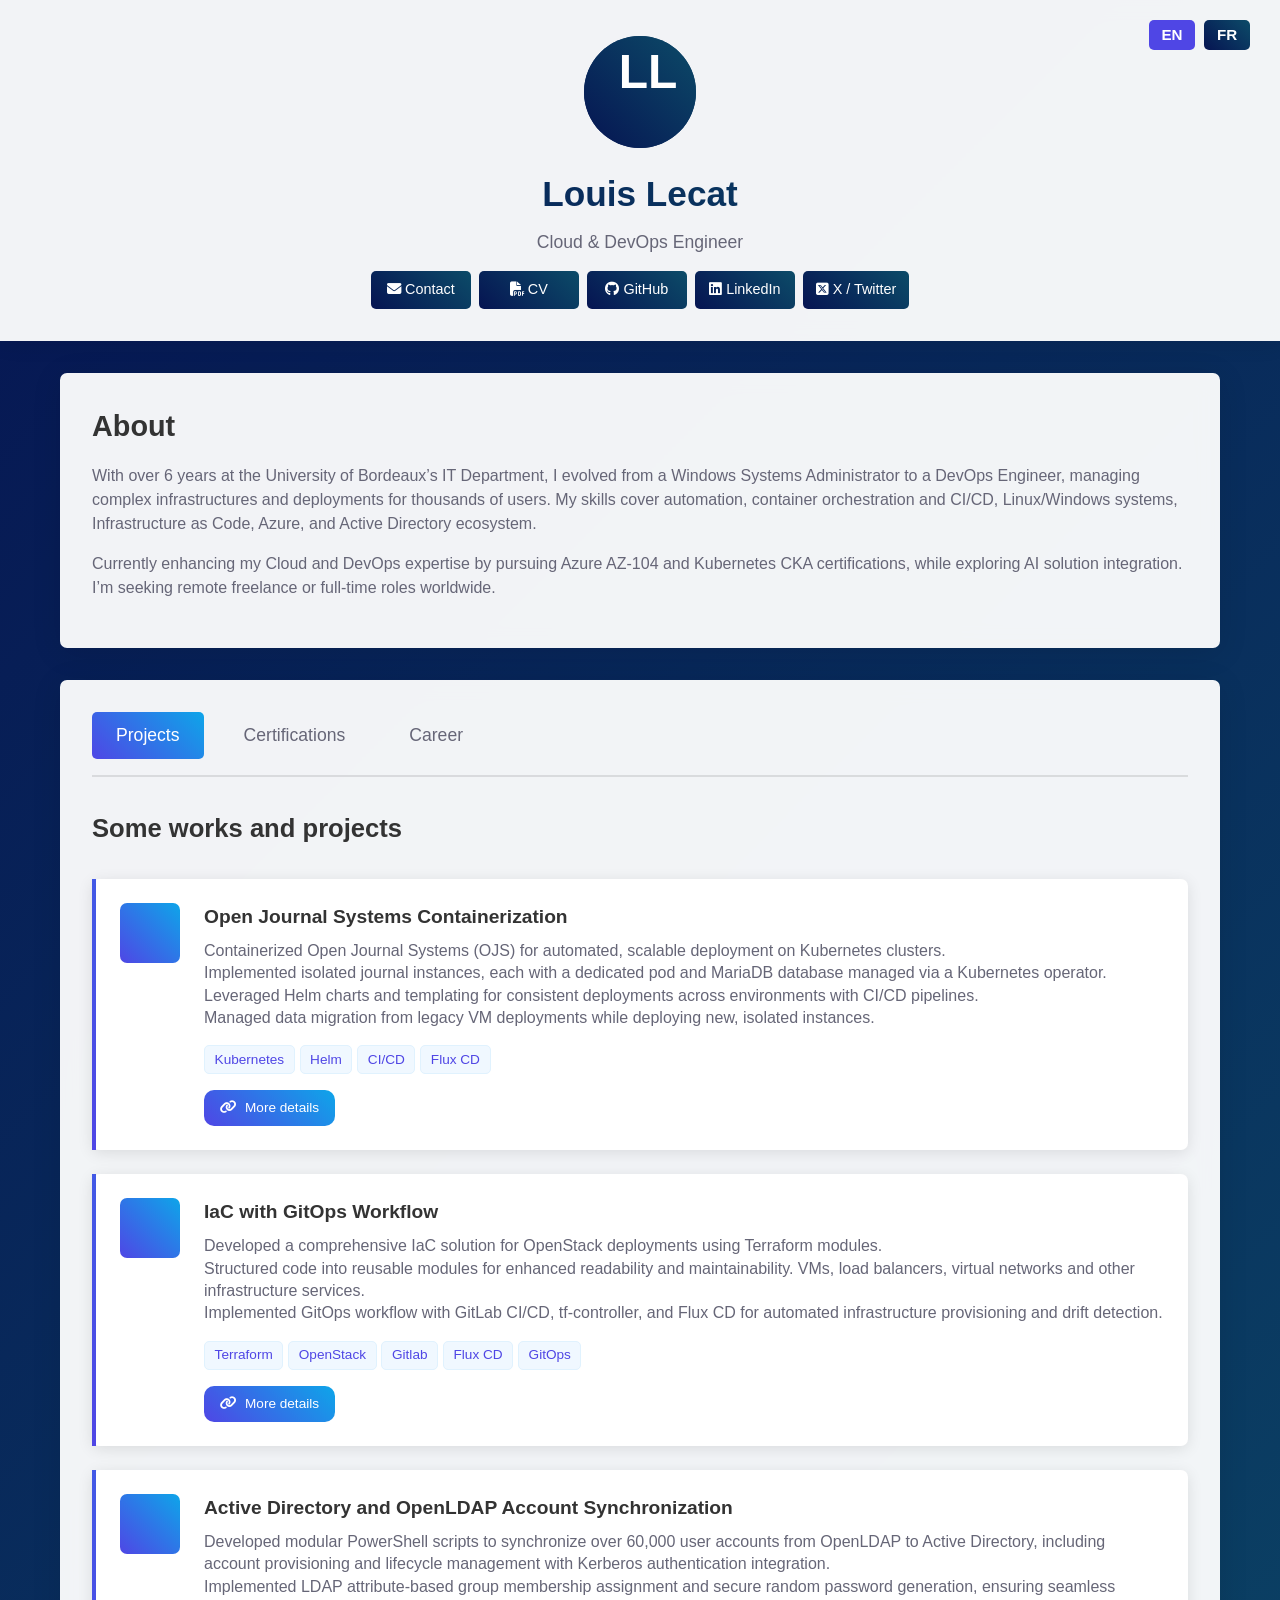
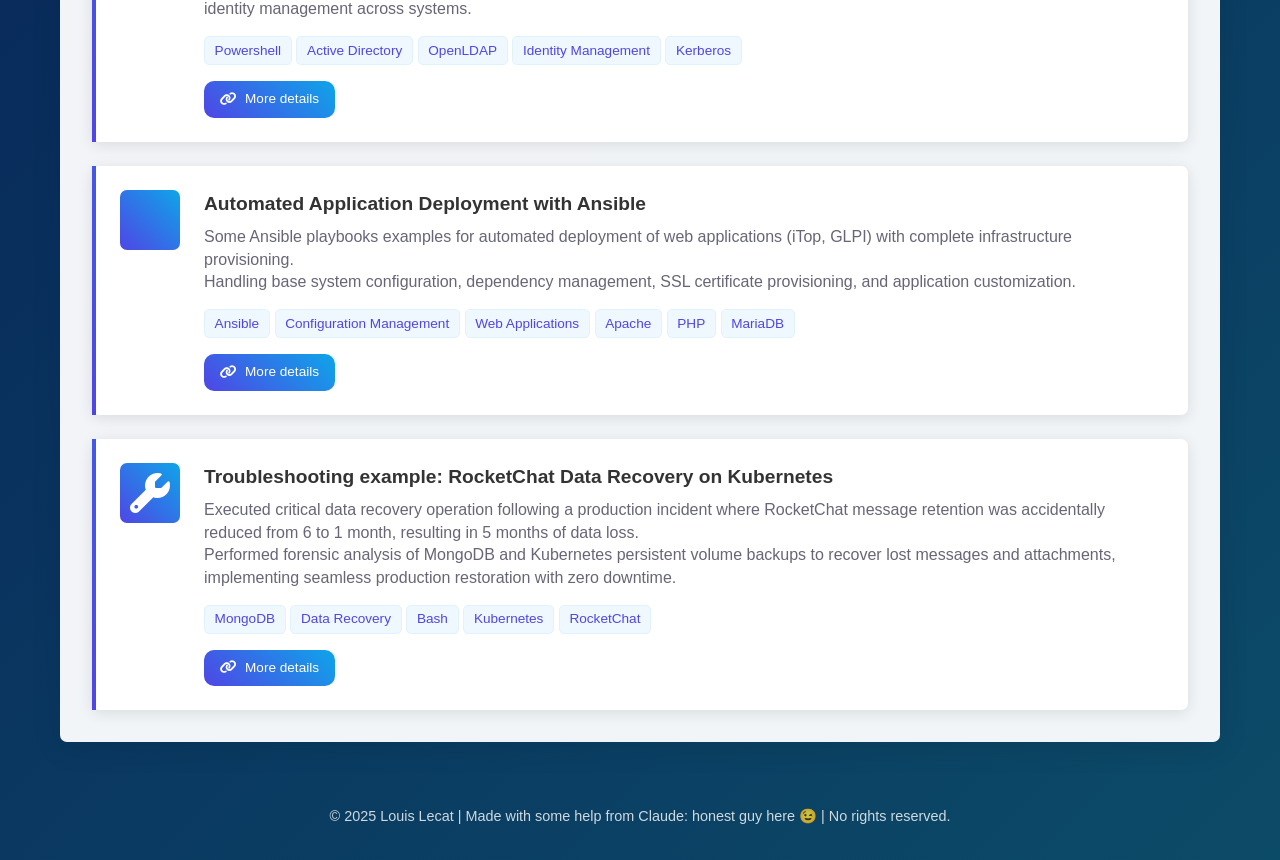
==== index.html @ 2b29b174 "Typo career dates + zoom CV" ====
<!DOCTYPE html>
<html lang="fr">
<head>
    <meta charset="UTF-8">
    <meta name="viewport" content="width=device-width, initial-scale=1.0">
    <title>Portfolio - Louis Lecat</title>

    <!-- External CSS -->
    <link rel="stylesheet" href="https://cdnjs.cloudflare.com/ajax/libs/font-awesome/6.5.0/css/all.min.css">
    <link rel="stylesheet" type='text/css' href="https://cdn.jsdelivr.net/gh/devicons/devicon@latest/devicon.min.css" /> 
    <!-- Internal CSS -->
    <link rel="stylesheet" href="./css/style.css">
</head>

<body>
    <header>
        <div class="language-switcher">
            <button class="language-btn" data-lang="en">EN</button>
            <button class="language-btn" data-lang="fr">FR</button>
        </div>
        <div class="container">
            <div class="profile-image">
                <img src="./images/pic.png" alt="LL">
            </div>
            <!-- Sans photo, avec initiales (commenté) -->
            <!-- <div class="profile-image no-image">LL</div> -->
            <h1>Louis Lecat</h1>
            <p class="subtitle lang-en">Cloud & DevOps Engineer</p>
            <p class="subtitle lang-fr" style="display:none;">Ingénieur Cloud et DevOps</p>
            <div class="contact-links">
                <a href="mailto:louis.lecat@proton.me" class="contact-link">
                    <i class="fa-solid fa-envelope"></i> Contact
                </a>
                <a href="./cv/index.html" class="contact-link">
                    <i class="fa-solid fa-file-pdf"></i> CV
                </a>
                <a href="https://github.com/lolecat" class="contact-link" target="_blank">
                    <i class="fab fa-github"></i> GitHub
                </a>
                <a href="https://www.linkedin.com/in/lolecat/" class="contact-link" target="_blank">
                    <i class="fab fa-linkedin"></i> LinkedIn
                </a>
                <a href="https://x.com/lolecat_" class="contact-link" target="_blank">
                    <i class="fa-brands fa-square-x-twitter"></i> X / Twitter
                </a>
            </div>
        </div>
    </header>

    <main class="container">
        <section class="about">
            <!-- <h3 style="text-align: center;" class="lang-en">Portfolio under construction 🚧⏳</h3> -->
            <!-- <h3 style="text-align: center; display:none;" class="lang-fr">Portfolio en construction 🚧⏳</h3> -->
            <h2 class="lang-en">About</h2>
            <h2 class="lang-fr" style="display:none;">À propos</h2>
            <p class="lang-en">
                With over 6 years at the University of Bordeaux’s IT Department, I evolved from a Windows Systems Administrator to a DevOps Engineer, managing complex infrastructures and deployments for thousands of users. 
                My skills cover automation, container orchestration and CI/CD, Linux/Windows systems, Infrastructure as Code, Azure, and Active Directory ecosystem. 
            </p>
            <p class="lang-fr" style="display:none;">
                Avec plus de 6 ans à la DSI de l’Université de Bordeaux, j’ai évolué d’Administrateur Systèmes Windows à Ingénieur DevOps, gérant des infrastructures et déploiements complexes pour des milliers d’utilisateurs. 
                Mes compétences couvrent l’automatisation, l’orchestration de conteneurs et le CI/CD, les systèmes Linux et Windows, Azure, et l'écosystème Active Directory. 
            </p>
            <p class="lang-en">
                Currently enhancing my Cloud and DevOps expertise by pursuing Azure AZ-104 and Kubernetes CKA certifications, while exploring AI solution integration. I’m seeking remote freelance or full-time roles worldwide.
            </p>
            <p class="lang-fr" style="display:none;">
                Aujourd’hui, j'approfondis mes compétences Cloud et DevOps en travaillant les certifications Azure AZ-104, Kubernetes CKA, et explore l'intégration de solutions IA. 
                Je cherche des opportunités en télétravail (freelance ou salarié) en France ou à l’international. 
            </p>
            <!--
            <div class="skills">
                <span class="skill-tag">Cloud</span>
                <span class="skill-tag">IaC</span>
                <span class="skill-tag">DevOps</span>
                <span class="skill-tag lang-en">Automation</span>
                <span class="skill-tag lang-fr" style="display:none;">Automatisation</span>
                <span class="skill-tag lang-en">System Administration</span>
            </div>
            -->
        </section>

        <div class="tabs-container">
            <div class="tabs-nav">
                <button class="tab-button active" data-tab="projects">
                    <span class="lang-en">Projects</span>
                    <span class="lang-fr" style="display:none;">Projets</span>
                </button>
                <button class="tab-button" data-tab="certifications">
                    <span class="lang-en">Certifications</span>
                    <span class="lang-fr" style="display:none;">Certifications</span>
                </button>
                <button class="tab-button" data-tab="career">
                    <span class="lang-en">Career</span>
                    <span class="lang-fr" style="display:none;">Parcours</span>
                </button>
            </div>

            <!-- Projects Tab -->
            <div class="tab-content active" id="projects">
                <div class="content-wrapper">
                    <h2 class="lang-en">Some works and projects</h2>
                    <h2 class="lang-fr" style="display:none;">Quelques travaux et projets</h2>
                    <div class="projects-list">

                    <!-- Project 1 -->
                    <div class="project-item">
                        <div class="project-icon"><i class="devicon-kubernetes-plain"></i></div>
                        <div class="project-content">
                            <h3 class="project-title lang-en">Open Journal Systems Containerization</h3>
                            <h3 class="project-title lang-fr" style="display:none;">Plateforme de publication académique containerisée</h3>
                            <p class="project-description lang-en">
                                Containerized Open Journal Systems (OJS) for automated, scalable deployment on Kubernetes clusters.<br />
                                Implemented isolated journal instances, each with a dedicated pod and MariaDB database managed via a Kubernetes operator.<br />
                                Leveraged Helm charts and templating for consistent deployments across environments with CI/CD pipelines.<br />
                                Managed data migration from legacy VM deployments while deploying new, isolated instances.
                            </p>
                            <p class="project-description lang-fr" style="display:none;">
                                Containerisation d'Open Journal Systems pour un déploiement automatisé sur clusters Kubernetes.<br />
                                Mise en place d'instances isolées par revue, chacune avec son pod dédié et sa base MariaDB gérée via opérateur Kubernetes.<br />
                                Utilisation de chartes Helm pour des déploiements cohérents entre environnements via pipelines CI/CD.<br />
                                Migration des données depuis des déploiements VM existants vers les nouvelles instances isolées.
                            </p>
                            <div class="project-tech">
                                <span class="tech-tag">Kubernetes</span>
                                <span class="tech-tag">Helm</span>
                                <span class="tech-tag">CI/CD</span>
                                <span class="tech-tag">Flux CD</span>
                            </div>
                            <a href="https://github.com/LsLct" class="project-link lang-en" target="_blank">
                                <i class="fa-solid fa-link"></i> More details
                            </a>
                            <a href="https://github.com/LsLct" class="project-link lang-fr" target="_blank" style="display:none;">
                                <i class="fa-solid fa-link"></i> Plus d'infos
                            </a>
                        </div>
                    </div>

                    <!-- Project 2 -->
                    <div class="project-item">
                        <div class="project-icon"><i class="devicon-terraform-plain"></i></div>
                        <div class="project-content">
                            <h3 class="project-title lang-en">IaC with GitOps Workflow</h3>
                            <h3 class="project-title lang-fr" style="display:none;">Infrastructure as Code, façon GitOps</h3>
                            <p class="project-description lang-en">
                                Developed a comprehensive IaC solution for OpenStack deployments using Terraform modules.<br />
                                Structured code into reusable modules for enhanced readability and maintainability. VMs, load balancers, virtual networks and other infrastructure services.<br />
                                Implemented GitOps workflow with GitLab CI/CD, tf-controller, and Flux CD for automated infrastructure provisioning and drift detection. 
                            </p>
                            <p class="project-description lang-fr" style="display:none;">
                                Solution IaC complète pour les déploiements OpenStack via modules Terraform. Code structuré en modules réutilisables garantissant cohérence et maintenabilité. Machines virtuelles, load balancers, réseaux virtuels et autres services d'infrastructure.<br />
                                Intégration à GitLab et utilisation de tf-controller et Flux CD pour automatiser les mises à jour d’infrastructure selon un workflow GitOps, garantissant des déploiements cohérents. 
                            </p>
                            <div class="project-tech">
                                <span class="tech-tag">Terraform</span>
                                <span class="tech-tag">OpenStack</span>
                                <span class="tech-tag">Gitlab</span>
                                <span class="tech-tag">Flux CD</span>
                                <span class="tech-tag">GitOps</span>
                            </div>
                            <a href="https://github.com/LsLct" class="project-link lang-en" target="_blank">
                                <i class="fa-solid fa-link"></i> More details
                            </a>
                            <a href="https://github.com/LsLct" class="project-link lang-fr" target="_blank" style="display:none;">
                                <i class="fa-solid fa-link"></i> Plus d'infos
                            </a>
                        </div>
                    </div>

                    <!-- Project 3 -->
                    <div class="project-item">
                        <div class="project-icon"><i class="devicon-powershell-plain"></i></div>
                        <div class="project-content">
                            <h3 class="project-title lang-en">Active Directory and OpenLDAP Account Synchronization</h3>
                            <h3 class="project-title lang-fr" style="display:none;">Synchronisation d'annuaires OpenLDAP vers Active Directory</h3>
                            <p class="project-description lang-en">
                                Developed modular PowerShell scripts to synchronize over 60,000 user accounts from OpenLDAP to Active Directory, including account provisioning and lifecycle management with Kerberos authentication integration.<br />
                                Implemented LDAP attribute-based group membership assignment and secure random password generation, ensuring seamless identity management across systems.
                            </p>
                            <p class="project-description lang-fr" style="display:none;">
                                Scripts et modules PowerShell pour synchroniser plus de 60 000 comptes d'utilisateurs d’OpenLDAP vers Active Directory, avec création et gestion du cycle de vie des comptes, en prenant en charge l'authentification Kerberos externe, l'appartenance aux groupes selon des attributs LDAP, et la génération de mots de passe aléatoires.<br /> 
                                Tout cela assurant une gestion des identité transparente entre les systèmes.
                            </p>
                            <div class="project-tech">
                                <span class="tech-tag">Powershell</span>
                                <span class="tech-tag">Active Directory</span>
                                <span class="tech-tag">OpenLDAP</span>
                                <span class="tech-tag lang-en">Identity Management</span>
                                <span class="tech-tag lang-fr" style="display:none;">Gestion d'identité</span>
                                <span class="tech-tag">Kerberos</span>
                            </div>
                            <a href="https://github.com/LsLct" class="project-link lang-en" target="_blank">
                                <i class="fa-solid fa-link"></i> More details
                            </a>
                            <a href="https://github.com/LsLct" class="project-link lang-fr" target="_blank" style="display:none;">
                                <i class="fa-solid fa-link"></i> Plus d'infos
                            </a>
                        </div>
                    </div>

                    <!-- Project 4 -->
                    <div class="project-item">
                        <div class="project-icon"><i class="devicon-ansible-plain"></i></div>
                        <div class="project-content">
                            <h3 class="project-title lang-en">Automated Application Deployment with Ansible</h3>
                            <h3 class="project-title lang-fr" style="display:none;">Déploiement d'applications avec Ansible</h3>
                            <p class="project-description lang-en">
                                Some Ansible playbooks examples for automated deployment of web applications (iTop, GLPI) with complete infrastructure provisioning.<br/> 
                                Handling base system configuration, dependency management, SSL certificate provisioning, and application customization.
                            </p>
                            <p class="project-description lang-fr" style="display:none;">
                                Quelques exemples de recettes Ansible pour le déploiement automatisé d'applications web (iTop, GLPI) avec provisioning complet d'infrastructure. Gestion de la configuration système, des dépendances, des certificats SSL et de la personnalisation applicative.
                            </p>
                            <div class="project-tech">
                                <span class="tech-tag">Ansible</span>
                                <span class="tech-tag lang-en">Configuration Management</span>
                                <span class="tech-tag lang-fr" style="display:none;">Gestion de configuration</span>
                                <span class="tech-tag lang-en">Web Applications</span>
                                <span class="tech-tag lang-fr" style="display:none;">Applications Web</span>
                                <span class="tech-tag">Apache</span>
                                <span class="tech-tag">PHP</span>
                                <span class="tech-tag">MariaDB</span>
                            </div>
                            <a href="https://github.com/LsLct" class="project-link lang-en" target="_blank">
                                <i class="fa-solid fa-link"></i> More details
                            </a>
                            <a href="https://github.com/LsLct" class="project-link lang-fr" target="_blank" style="display:none;">
                                <i class="fa-solid fa-link"></i> Plus d'infos
                            </a>
                        </div>
                    </div>

                    <!-- Project 5 -->
                    <div class="project-item">
                        <div class="project-icon"><i class="fa-solid fa-wrench"></i></div>
                        <div class="project-content">
                            <h3 class="project-title lang-en">Troubleshooting example: RocketChat Data Recovery on Kubernetes</h3>
                            <h3 class="project-title lang-fr" style="display:none;">Troubleshooting, exemple: Restauration de données perdues RocketChat sous K8s</h3>
                            <p class="project-description lang-en">
                                Executed critical data recovery operation following a production incident where RocketChat message retention was accidentally reduced from 6 to 1 month, resulting in 5 months of data loss.<br/> 
                                Performed forensic analysis of MongoDB and Kubernetes persistent volume backups to recover lost messages and attachments, implementing seamless production restoration with zero downtime.
                            </p>
                            <p class="project-description lang-fr" style="display:none;">
                                Récupération de données suite à un incident de production où la rétention des messages RocketChat est passée accidentellement de 6 à 1 mois, entraînant 5 mois de perte.<br/>  
                                Analyse des sauvegardes MongoDB et des PV Kubernetes pour récupérer messages et pièces jointes perdus, avec restauration transparente en production sans interruption de service. 
                            </p>
                            <div class="project-tech">
                                <span class="tech-tag">MongoDB</span>
                                <span class="tech-tag">Data Recovery</span>
                                <span class="tech-tag">Bash</span>
                                <span class="tech-tag">Kubernetes</span>
                                <span class="tech-tag">RocketChat</span>
                            </div>
                            <a href="https://github.com/LsLct" class="project-link lang-en" target="_blank">
                                <i class="fa-solid fa-link"></i> More details
                            </a>
                            <a href="https://github.com/LsLct" class="project-link lang-fr" target="_blank" style="display:none;">
                                <i class="fa-solid fa-link"></i> Plus d'infos
                            </a>
                        </div>
                        </div>
                    </div>
                </div>
            </section>
            </div>

            <!-- Certifications Tab -->
            <div class="tab-content" id="certifications">
                <div class="content-wrapper">
                    <h2 class="lang-en">Certifications</h2>
                    <h2 class="lang-fr" style="display:none;">Certifications</h2>

                    <!-- Current & In Progress -->
                    <div class="cert-category">
                        <h3 class="cert-category-title lang-en">Current & in progress</h3>
                        <h3 class="cert-category-title lang-fr" style="display:none;">Actuelles et en cours</h3>

                        <div class="projects-list">
                            <!-- AZ-900 -->
                            <div class="project-item cert-item">
                                <div class="project-icon cert-icon">
                                    <i class="devicon-azure-plain"></i>
                                </div>
                                <div class="project-content">
                                    <div class="cert-header">
                                        <div>
                                            <h3 class="project-title">Microsoft Azure Fundamentals (AZ-900)</h3>
                                            <p class="cert-issuer">Microsoft</p>
                                        </div>
                                        <span class="cert-badge cert-obtained">
                                            <i class="fa-solid fa-check-circle"></i>
                                            <span class="lang-en">Obtained</span>
                                            <span class="lang-fr" style="display:none;">Obtenue</span>
                                        </span>
                                    </div>
                                    <p class="cert-date lang-en">
                                        <i class="fa-regular fa-calendar"></i> Obtained: July 2025
                                    </p>
                                    <p class="cert-date lang-fr" style="display:none;">
                                        <i class="fa-regular fa-calendar"></i> Obtenue : Juillet 2025
                                    </p>
                                    <p class="project-description lang-en">
                                        Entry-level certification validating foundational knowledge of cloud concepts and core Azure services. 
                                        Covers cloud architecture, Azure core services (compute, networking, storage), governance, security, compliance, privacy, and Azure pricing and support models.
                                    </p>
                                    <p class="project-description lang-fr" style="display:none;">
                                        Certification d’introduction validant les connaissances fondamentales des concepts cloud et des services Azure principaux. 
                                        Couvre l’architecture cloud, les services Azure de base (calcul, réseau, stockage), la gouvernance, la sécurité, la conformité, la confidentialité ainsi que les modèles de tarification et de support Azure.
                                    </p>
                                    <div class="project-tech">
                                        <span class="tech-tag">Azure</span>
                                        <span class="tech-tag">Cloud Concepts</span>
                                    </div>
                                </div>
                            </div>
                        
                            <!-- AZ-104 -->
                            <div class="project-item cert-item">
                                <div class="project-icon cert-icon">
                                    <i class="devicon-azure-plain"></i>
                                </div>
                                <div class="project-content">
                                    <div class="cert-header">
                                        <div>
                                            <h3 class="project-title">Microsoft Azure Administrator Associate (AZ-104)</h3>
                                            <p class="cert-issuer">Microsoft</p>
                                        </div>
                                        <span class="cert-badge cert-in-progress">
                                            <i class="fa-solid fa-spinner"></i>
                                            <span class="lang-en">In Progress</span>
                                            <span class="lang-fr" style="display:none;">En Cours</span>
                                        </span>
                                    </div>
                                    <p class="cert-date lang-en">
                                        <i class="fa-regular fa-calendar"></i> Expected: January 2026
                                    </p>
                                    <p class="cert-date lang-fr" style="display:none;">
                                        <i class="fa-regular fa-calendar"></i> Prévue : Janvier 2026
                                    </p>
                                    <p class="project-description lang-en">
                                        Certification for Azure administrators. 
                                        Validates the ability to implement, manage, and monitor an organization’s Azure environment, including virtual networks and compute, storage, identity (Microsoft Entra ID), security, governance, and disaster recovery solutions.
                                    </p>
                                    <p class="project-description lang-fr" style="display:none;">
                                        Certification destinée aux administrateurs Azure. 
                                        Valide la capacité à implémenter, gérer et superviser l’environnement Azure d’une organisation : réseaux virtuels, compute, stockage, identité (Microsoft Entra ID), sécurité, gouvernance et solutions de reprise / continuité d’activité.
                                    </p>
                                    <div class="project-tech">
                                        <span class="tech-tag">Azure</span>
                                        <span class="tech-tag">Cloud Administration</span>
                                    </div>
                                </div>
                            </div>
                        
                            <!-- CKA -->
                            <div class="project-item cert-item">
                                <div class="project-icon cert-icon">
                                    <i class="devicon-kubernetes-plain"></i>
                                </div>
                                <div class="project-content">
                                    <div class="cert-header">
                                        <div>
                                            <h3 class="project-title">Certified Kubernetes Administrator (CKA)</h3>
                                            <p class="cert-issuer">Cloud Native Computing Foundation (CNCF)</p>
                                        </div>
                                        <span class="cert-badge cert-in-progress">
                                            <i class="fa-solid fa-spinner"></i>
                                            <span class="lang-en">In Progress</span>
                                            <span class="lang-fr" style="display:none;">En Cours</span>
                                        </span>
                                    </div>
                                    <p class="cert-date lang-en">
                                        <i class="fa-regular fa-calendar"></i> Expected: March 2026
                                    </p>
                                    <p class="cert-date lang-fr" style="display:none;">
                                        <i class="fa-regular fa-calendar"></i> Prévue : Mars 2026
                                    </p>
                                    <p class="project-description lang-en">
                                        Performance-based certification from the Cloud Native Computing Foundation (CNCF). 
                                        Demonstrates advanced skills in Kubernetes cluster administration: installation and configuration, networking, storage, security, troubleshooting, workload management, and cluster maintenance in production environments.
                                    </p>
                                    <p class="project-description lang-fr" style="display:none;">
                                        Certification pratique délivrée par la Cloud Native Computing Foundation (CNCF). 
                                        Atteste des compétences avancées en administration de clusters Kubernetes : installation, configuration, réseau, stockage, sécurité, troubleshooting, gestion des workloads et maintenance de clusters en production.
                                    </p>
                                    <div class="project-tech">
                                        <span class="tech-tag">Kubernetes</span>
                                        <span class="tech-tag">Container Orchestration</span>
                                    </div>
                                </div>
                            </div>
                        </div>
                    </div>
                
                    <!-- Legacy Certifications -->
                    <div class="cert-category cert-legacy">
                        <h3 class="cert-category-title lang-en">Legacy certifications</h3>
                        <h3 class="cert-category-title lang-fr" style="display:none;">Certifications historiques</h3>

                        <div class="projects-list">
                            <!-- MCSA -->
                            <div class="project-item cert-item">
                                <div class="project-icon cert-icon cert-icon-legacy">
                                    <i class="fa-brands fa-microsoft"></i>
                                </div>
                                <div class="project-content">
                                    <div class="cert-header">
                                        <div>
                                            <h3 class="project-title">MCSA: Windows Server 2012 R2</h3>
                                            <p class="cert-issuer">Microsoft</p>
                                        </div>
                                        <span class="cert-badge cert-legacy-badge">
                                            <i class="fa-solid fa-archive"></i>
                                            <span class="lang-en">Legacy</span>
                                            <span class="lang-fr" style="display:none;">Historique</span>
                                        </span>
                                    </div>
                                    <p class="cert-date lang-en">
                                        <i class="fa-regular fa-calendar"></i> Obtained: July 2017
                                    </p>
                                    <p class="cert-date lang-fr" style="display:none;">
                                        <i class="fa-regular fa-calendar"></i> Obtenue : Juillet 2017
                                    <p class="project-description lang-en">
                                        Certification demonstrating expertise in Windows Server 2012 R2 administration through three comprehensive exams: 70-410 (Installing and Configuring), 70-411 (Administering), and 70-412 (Configuring Advanced Services). Covered enterprise-grade Active Directory, advanced networking, Hyper-V, and complex infrastructure scenarios. This certification provided the foundation for my Windows Systems Engineer role (2018-2022).
                                    </p>
                                    <p class="project-description lang-fr" style="display:none;">
                                        Certification démontrant l'expertise en administration Windows Server 2012 R2 via le passage de trois examens : 70-410 (Installation et Configuration), 70-411 (Administration) et 70-412 (Configuration des Services Avancés). Elle couvrait des sujets tels que l'Active Directory, les services réseaux, Hyper-V, et les scénarios d'infrastructure complexes. Cette certification a constitué le socle de mon rôle d'ingénieur systèmes Windows (2018-2022).
                                    </p>
                                    <div class="cert-note lang-en">
                                        <i class="fa-solid fa-info-circle"></i> Note: Microsoft retired MCSA certifications in January 2021.
                                    </div>
                                    <div class="cert-note lang-fr" style="display:none;">
                                        <i class="fa-solid fa-info-circle"></i> Note : Microsoft a retiré les certifications MCSA en janvier 2021.
                                    </div>
                                    <div class="project-tech">
                                        <span class="tech-tag">Active Directory</span>
                                        <span class="tech-tag">System Administration</span>
                                        <span class="tech-tag">Windows Server</span>
                                    </div>
                                </div>
                            </div>
                        </div>
                    </div>
                </div>
            </div>

            <!-- Career Tab -->
            <div class="tab-content" id="career">
                <div class="content-wrapper">
                    <h2 class="lang-en">Career Path</h2>
                    <h2 class="lang-fr" style="display:none;">Parcours Professionnel</h2>
                    <div class="timeline">

                    <div class="timeline-item">
                        <div class="timeline-dot"></div>
                        <div class="timeline-date lang-en">December 2024 - December 2025</div>
                        <div class="timeline-date lang-fr" style="display:none;">Décembre 2024 - Décembre 2025</div>
                        <h3 class="timeline-title lang-en">Professionnal pause</h3>
                        <h3 class="timeline-title lang-fr" style="display:none;">Pause professionnelle</h3>
                        <div class="timeline-company lang-en">France | Indonesia</div>
                        <div class="timeline-company lang-fr" style="display:none;">France | Indonesie</div>
                    </div>

                    <div class="timeline-item">
                        <div class="timeline-dot"></div>
                        <div class="timeline-date lang-en">April 2022 - December 2024</div>
                        <div class="timeline-date lang-fr" style="display:none;">Avril 2024 - Décembre 2024</div>
                        <h3 class="timeline-title lang-en">Cloud & DevOps Engineer</h3>
                        <h3 class="timeline-title lang-fr" style="display:none;">Ingénieur Cloud & DevOps</h3>
                        <div class="timeline-company lang-en">University of Bordeaux, Bordeaux, France</div>
                        <div class="timeline-company lang-fr" style="display:none;">Université de Bordeaux, Bordeaux, France</div>
                    </div>

                    <div class="timeline-item">
                        <div class="timeline-dot"></div>
                        <div class="timeline-date lang-en">April 2018 - April 2022</div>
                        <div class="timeline-date lang-fr" style="display:none;">Avril 2018 - Avril 2022</div>
                        <h3 class="timeline-title lang-en">Windows Systems Engineer</h3>
                        <h3 class="timeline-title lang-fr" style="display:none;">Ingénieur Systèmes Windows</h3>
                        <div class="timeline-company lang-en">University of Bordeaux, Bordeaux, France</div>
                        <div class="timeline-company lang-fr" style="display:none;">Université de Bordeaux, Bordeaux, France</div>
                    </div>

                    <div class="timeline-item">
                        <div class="timeline-dot"></div>
                        <div class="timeline-date lang-en">March 2018 - April 2018</div>
                        <div class="timeline-date lang-fr" style="display:none;">Mars 2018 - Avril 2018</div>
                        <h3 class="timeline-title lang-en">IT Administrator</h3>
                        <h3 class="timeline-title lang-fr" style="display:none;">Administrateur systèmes</h3>
                        <div class="timeline-company">Capgemini, Bordeaux, France</div>
                    </div>                    

                    <div class="timeline-item">
                        <div class="timeline-dot"></div>
                        <div class="timeline-date lang-en">September 2016 - September 2017</div>
                        <div class="timeline-date lang-fr" style="display:none;">Septembre 2016 - Septembre 2017</div>
                        <h3 class="timeline-title lang-en">IT Administrator</h3>
                        <h3 class="timeline-title lang-fr" style="display:none;">Administrateur systèmes</h3>
                        <div class="timeline-company">SB2P / IDCSOFT, Bordeaux, France</div>
                    </div>
                </div>
            </div>
        </div>
    </main>

    <footer>
        <div class="container">
            <p>
                &copy; 2025 Louis Lecat | Made with some help from Claude: honest guy here 😉 | No rights reserved.
            </p>
        </div>
    </footer>
    
    <!-- Scripts -->
    <script src="./js/main.js"></script>
</body>
</html>
---- css/style.css ----
* {
    margin: 0;
    padding: 0;
    box-sizing: border-box;
}

body {
    font-family: 'Segoe UI', Tahoma, Geneva, Verdana, sans-serif;
    line-height: 1.5;
    color: #333;
    background: linear-gradient(135deg, #061452 0%, #0c4b68 100%);
    min-height: 100vh;
    font-size: 0.9rem;
}

.container {
    max-width: 1200px;
    margin: 0 auto;
    padding: 0 20px;
}

/* Header */
header {
    background: rgba(255, 255, 255, 0.95);
    backdrop-filter: blur(10px);
    padding: 2rem 0;
    text-align: center;
    box-shadow: 0 2px 20px rgba(0, 0, 0, 0.1);
    margin-bottom: 2rem;
    position: relative;
}

.profile-image {
    width: 120px;
    height: 120px;
    border-radius: 50%;
    margin: 0 auto 1rem;
    display: flex;
    align-items: center;
    justify-content: center;
    font-size: 3rem;
    color: white;
    font-weight: bold;
    overflow: hidden;
    border: 4px solid transparent;
    background: linear-gradient(45deg, #061452, #0c4b68);
    background-clip: padding-box;
    position: relative;
}

.profile-image::before {
    content: '';
    position: absolute;
    top: -4px;
    left: -4px;
    right: -4px;
    bottom: -4px;
    background: linear-gradient(45deg, #061452, #0c4b68);
    border-radius: 50%;
    z-index: -1;
}

.profile-image img {
    width: 100%;
    height: 100%;
    object-fit: cover;
    border-radius: 50%;
}

.profile-image.no-image {
    background: linear-gradient(45deg, #061452, #0c4b68);
    color: white;
}

h1 {
    font-size: 2.2rem;
    margin-bottom: 0.5rem;
    background: linear-gradient(45deg, #061452, #0c4b68);
    -webkit-background-clip: text;
    -webkit-text-fill-color: transparent;
    background-clip: text;
}

.subtitle {
    font-size: 1.1rem;
    color: #667;
    margin-bottom: 1rem;
}

.contact-links {
    display: flex;
    justify-content: center;
    gap: 0.5rem;
    flex-wrap: wrap;
    padding: 0 10px;
}

.contact-link {
    padding: 0.5rem 0.8rem;
    background: linear-gradient(45deg, #061452, #0c4b68);
    color: white;
    text-decoration: none;
    border-radius: 5px;
    transition: transform 0.3s ease;
    font-size: 0.9rem;
    min-width: 100px;
}

.contact-link:hover {
    transform: translateY(-2px);
}

.language-switcher {
    position: absolute;
    top: 20px;
    right: 30px;
    z-index: 10;
}

.language-btn {
    background: linear-gradient(45deg, #061452, #0c4b68);
    color: white;
    border: none;
    border-radius: 5px;
    padding: 0.4rem 0.8rem;
    margin-left: 0.3rem;
    cursor: pointer;
    font-size: 0.95rem;
    font-weight: bold;
    transition: background 0.2s;
}

.language-btn.active {
    background: #4f46e5;
}


/* About Section */
.about {
    background: rgba(255, 255, 255, 0.95);
    backdrop-filter: blur(10px);
    padding: 2rem;
    border-radius: 7px;
    margin-bottom: 2rem;
    box-shadow: 0 5px 30px rgba(0, 0, 0, 0.1);
}

.about h2 {
    font-size: 1.8rem;
    margin-bottom: 1rem;
    color: #333;
}

.about p {
    font-size: 1rem;
    margin-bottom: 1rem;
    color: #667;
}

.skills {
    display: flex;
    flex-wrap: wrap;
    gap: 0.5rem;
    margin-top: 1rem;
}

.skill-tag {
    background: linear-gradient(45deg, #061452, #0c4b68);
    color: white;
    padding: 0.3rem 0.8rem;
    border-radius: 5px;
    font-size: 0.85rem;
}


/* Tabs System */
.tabs-container {
    background: rgba(255, 255, 255, 0.95);
    backdrop-filter: blur(10px);
    padding: 2rem;
    border-radius: 7px;
    margin-bottom: 2rem;
    box-shadow: 0 5px 30px rgba(0, 0, 0, 0.1);
}

.tabs-nav {
    display: flex;
    gap: 1rem;
    margin-bottom: 2rem;
    border-bottom: 2px solid rgba(0, 0, 0, 0.1);
    padding-bottom: 1rem;
}

.tab-button {
    background: none;
    border: none;
    padding: 0.8rem 1.5rem;
    font-size: 1.1rem;
    color: #667;
    cursor: pointer;
    transition: all 0.3s ease;
    border-radius: 5px;
    font-weight: 500;
}

.tab-button:hover {
    background: rgba(79, 70, 229, 0.1);
    color: #4f46e5;
}

.tab-button.active {
    background: linear-gradient(45deg, #4f46e5, #0ea5e9);
    color: white;
}

.tab-content {
    display: none;
}

.tab-content.active {
    display: block;
}


/* Projects Section */
.projects {
    background: none;
}

.projects h2, .content-wrapper h2 {
    font-size: 1.6rem;
    margin-bottom: 2rem;
    color: #333;
    /* text-align: center; */
}

.projects-list {
    display: flex;
    flex-direction: column;
    gap: 1.5rem;
}

.project-item {
    background: white;
    border-radius: 7px;
    padding: 1.5rem;
    box-shadow: 0 3px 15px rgba(0, 0, 0, 0.1);
    transition: transform 0.3s ease, box-shadow 0.3s ease;
    border-left: 4px solid transparent;
    border-image: linear-gradient(45deg, #4f46e5, #0ea5e9) 1;
    display: flex;
    align-items: flex-start;
    gap: 1.5rem;
}

.project-item:hover {
    transform: translateX(5px);
    box-shadow: 0 5px 25px rgba(0, 0, 0, 0.15);
}

.project-icon {
    width: 60px;
    height: 60px;
    background: linear-gradient(45deg, #4f46e5, #0ea5e9);
    border-radius: 7px;
    display: flex;
    align-items: center;
    justify-content: center;
    font-size: 2.5rem;
    color: white;
    flex-shrink: 0;
}

.project-content {
    flex: 1;
    min-width: 0;
}

.project-title {
    font-size: 1.2rem;
    font-weight: bold;
    margin-bottom: 0.5rem;
    color: #333;
}

.project-description {
    font-size: 1rem;
    color: #667;
    margin-bottom: 1rem;
    line-height: 1.4;
    text-align: left;
}

.project-tech {
    display: flex;
    flex-wrap: wrap;
    gap: 0.3rem;
    margin-bottom: 1rem;
}

.tech-tag {
    background: #f0f8ff;
    color: #4f46e5;
    padding: 0.2rem 0.6rem;
    border-radius: 5px;
    font-size: 0.85rem;
    border: 1px solid #e0f2fe;
}

.project-link {
    display: inline-flex;
    align-items: center;
    gap: 0.5rem;
    background: linear-gradient(45deg, #4f46e5, #0ea5e9);
    color: white;
    text-decoration: none;
    padding: 0.5rem 1rem;
    border-radius: 10px;
    transition: transform 0.3s ease;
    font-size: 0.85rem;
}

.project-link:hover {
    transform: translateY(-2px);
}


/* Timeline Styles */
.timeline {
    position: relative;
    max-width: 800px;
    margin: 0 auto;
    padding: 20px 0;
}

.timeline::before {
    content: '';
    position: absolute;
    top: 0;
    left: 50%;
    transform: translateX(-50%);
    width: 4px;
    height: 100%;
    background: linear-gradient(180deg, #4f46e5, #0ea5e9);
    border-radius: 2px;
}

.timeline-item {
    position: relative;
    margin-bottom: 40px;
    width: calc(50% - 30px);
    padding: 20px;
    background: white;
    border-radius: 8px;
    box-shadow: 0 3px 15px rgba(0, 0, 0, 0.1);
}

.timeline-item:nth-child(odd) {
    margin-left: auto;
}

.timeline-item::before {
    content: '';
    position: absolute;
    top: 20px;
    width: 30px;
    height: 4px;
    background: linear-gradient(90deg, #4f46e5, #0ea5e9);
}
.timeline-item:nth-child(odd)::before {
    left: -30px;
}

.timeline-item:nth-child(even)::before {
    right: -30px;
}

.timeline-dot {
    position: absolute;
    top: 18px;
    width: 20px;
    height: 20px;
    border-radius: 50%;
    background: white;
    border: 4px solid #4f46e5;
    box-shadow: 0 0 0 4px rgba(79, 70, 229, 0.2);
}

.timeline-item:nth-child(odd) .timeline-dot {
    left: -40px;
}

.timeline-item:nth-child(even) .timeline-dot {
    right: -40px;
}

.timeline-date {
    font-size: 0.9rem;
    color: #4f46e5;
    font-weight: bold;
    margin-bottom: 8px;
}

.timeline-title {
    font-size: 1.1rem;
    margin-bottom: 10px;
    color: #333;
}

.timeline-company {
    font-size: 1rem;
    color: #667;
    margin-bottom: 10px;
    font-style: italic;
}

.timeline-description {
    font-size: 0.95rem;
    color: #667;
    line-height: 1.5;
}

@media (max-width: 768px) {
    .tabs-nav {
        flex-direction: column;
        gap: 0.5rem;
    }
    .tab-button {
        width: 100%;
        text-align: center;
    }
    .timeline {
        padding-left: 15px;
    }
    .timeline::before {
        left: 15px;
    }
    .timeline-item {
        width: calc(100% - 45px);
        margin-left: 45px !important;
        position: relative;
        z-index: 1;
    }
    .timeline-item::before {
        left: -25px !important;
        width: 25px;
        z-index: 2;
    }
    .timeline-dot {
        left: 5px !important;
        top: 20px !important;
        width: 16px;
        height: 16px;
        z-index: 3;
        position: absolute;
    }
}


/* Footer */
footer {
    text-align: center;
    padding: 2rem 0;
    color: rgba(255, 255, 255, 0.8);
}


/* Responsive Design */
@media (max-width: 768px) {
    .container {
        padding: 0 15px;
    }
    h1 {
        font-size: 1.8rem;
    }
    .projects-list {
        gap: 1rem;
    }
    .project-item {
        flex-direction: column;
        text-align: center;
        gap: 1rem;
    }
    .project-icon {
        align-self: center;
    }
}


/* Certifications Specific Styles */
.cert-category {
    margin-bottom: 3rem;
}

.cert-category-title {
    font-size: 1.4rem;
    margin-bottom: 1.5rem;
    color: #333;
    padding-bottom: 0.5rem;
    border-bottom: 3px solid #4f46e5;
    display: inline-block;
}

.cert-legacy .cert-category-title {
    border-bottom-color: #999;
}

.cert-item {
    position: relative;
}

.cert-header {
    display: flex;
    justify-content: space-between;
    align-items: flex-start;
    margin-bottom: 0.5rem;
    gap: 1rem;
}

.cert-issuer {
    font-size: 0.9rem;
    color: #667;
    font-style: italic;
    margin-top: 0.2rem;
}

.cert-date {
    font-size: 0.9rem;
    color: #4f46e5;
    margin-bottom: 0.8rem;
    display: flex;
    align-items: center;
    gap: 0.5rem;
}

.cert-badge {
    display: inline-flex;
    align-items: center;
    gap: 0.5rem;
    padding: 0.4rem 0.8rem;
    border-radius: 20px;
    font-size: 0.85rem;
    font-weight: 600;
    white-space: nowrap;
    flex-shrink: 0;
}

.cert-obtained {
    background: #10b981;
    color: white;
}

.cert-in-progress {
    background: #f59e0b;
    color: white;
}

.cert-legacy-badge {
    background: #6b7280;
    color: white;
}

.cert-icon-legacy {
    background: linear-gradient(45deg, #6b7280, #9ca3af);
}

.cert-note {
    background: #f3f4f6;
    border-left: 4px solid #4f46e5;
    padding: 0.8rem;
    margin: 1rem 0;
    font-size: 0.9rem;
    color: #667;
    border-radius: 4px;
    display: flex;
    align-items: center;
    gap: 0.5rem;
}

.cert-legacy .cert-note {
    border-left-color: #9ca3af;
}

.cert-legacy .cert-item {
    opacity: 0.85;
    border-left-color: #9ca3af;
}

.cert-legacy .cert-item:hover {
    opacity: 1;
}

/* Responsive adjustments */
@media (max-width: 768px) {
    .cert-header {
        flex-direction: column;
        gap: 0.5rem;
    }
    
    .cert-badge {
        align-self: flex-start;
    }
}
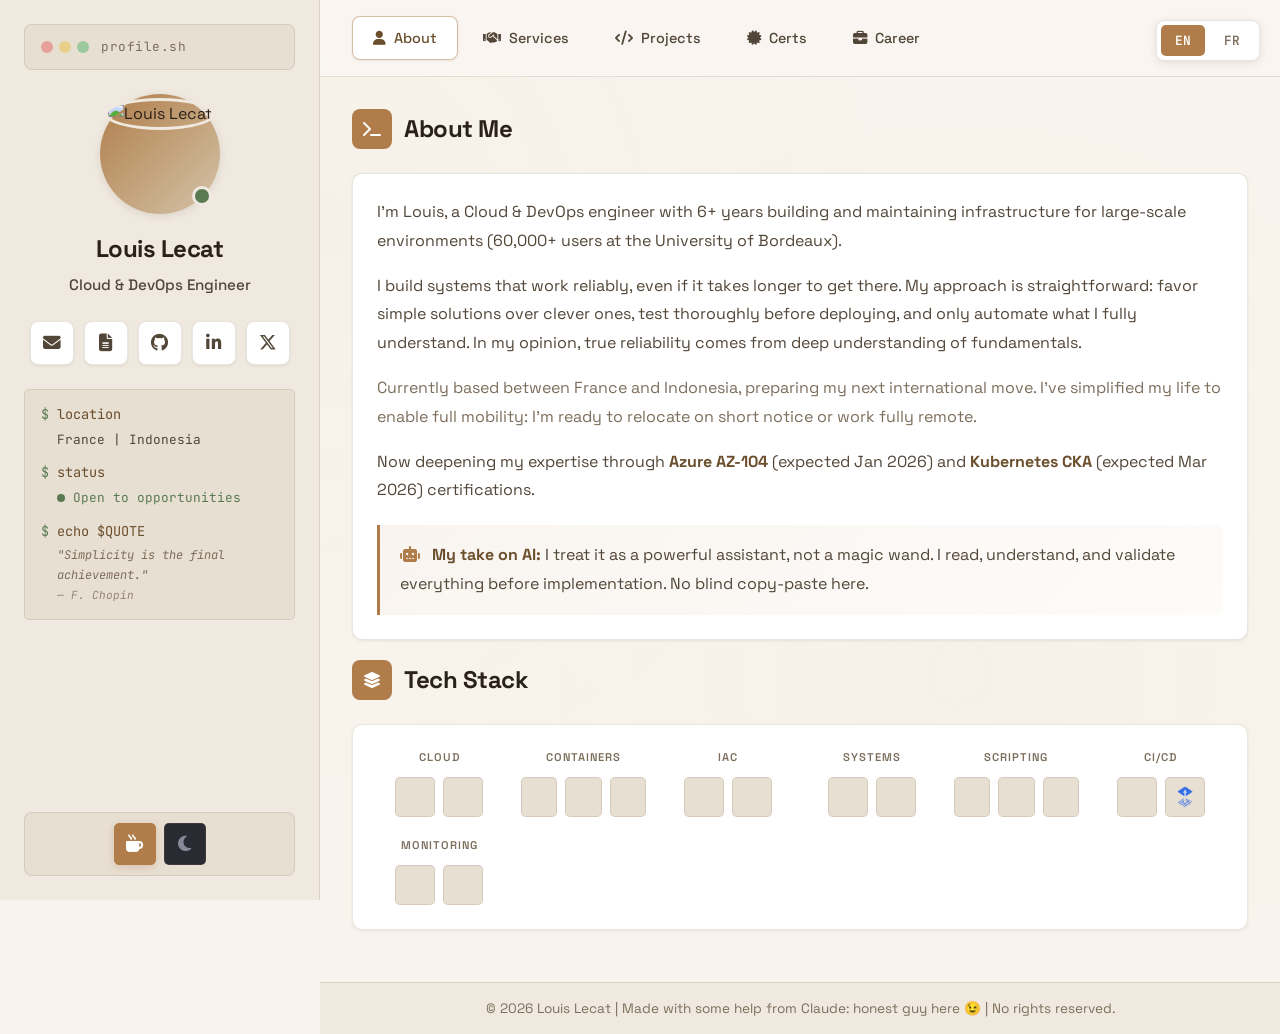
==== commit 405bcaaa: "add branch dev" ====
--- a/index.html
+++ b/index.html
@@ -3,515 +3,800 @@
 <head>
     <meta charset="UTF-8">
     <meta name="viewport" content="width=device-width, initial-scale=1.0">
-    <title>Portfolio - Louis Lecat</title>
-
+    <title>Louis Lecat | Cloud & DevOps</title>
+
+    <!-- Google Fonts -->
+    <link rel="preconnect" href="https://fonts.googleapis.com">
+    <link rel="preconnect" href="https://fonts.gstatic.com" crossorigin>
+    <link href="https://fonts.googleapis.com/css2?family=Inter:wght@300;400;500;600;700&family=JetBrains+Mono:wght@400;500;600&family=Space+Grotesk:wght@400;500;600;700&display=swap" rel="stylesheet">
     <!-- External CSS -->
     <link rel="stylesheet" href="https://cdnjs.cloudflare.com/ajax/libs/font-awesome/6.5.0/css/all.min.css">
-    <link rel="stylesheet" type='text/css' href="https://cdn.jsdelivr.net/gh/devicons/devicon@latest/devicon.min.css" /> 
+    <link rel="stylesheet" type='text/css' href="https://cdn.jsdelivr.net/gh/devicons/devicon@latest/devicon.min.css" />
     <!-- Internal CSS -->
     <link rel="stylesheet" href="./css/style.css">
 </head>
 
 <body>
-    <header>
+    <!-- Background Effects -->
+    <div class="bg-pattern"></div>
+
+    <!-- Top Controls (Language Switcher) -->
+    <div class="top-controls">
         <div class="language-switcher">
             <button class="language-btn" data-lang="en">EN</button>
             <button class="language-btn" data-lang="fr">FR</button>
         </div>
-        <div class="container">
-            <div class="profile-image">
-                <img src="./images/pic.png" alt="LL">
+    </div>
+
+    <div class="app-layout">
+        <!-- SIDEBAR -->
+        <aside class="sidebar">
+            <div class="sidebar-content">
+                <!-- Terminal Window Header -->
+                <div class="terminal-header">
+                    <div class="terminal-dots">
+                        <span class="dot dot-red"></span>
+                        <span class="dot dot-yellow"></span>
+                        <span class="dot dot-green"></span>
+                    </div>
+                    <span class="terminal-title">profile.sh</span>
+                </div>
+
+                <!-- Profile Section -->
+                <div class="profile-section">
+                    <div class="profile-image">
+                        <img src="./images/pic.png" alt="Louis Lecat">
+                        <div class="profile-status"></div>
+                    </div>
+                    <h1 class="profile-name">Louis Lecat</h1>
+                    <p class="profile-title lang-en">Cloud & DevOps Engineer</p>
+                    <p class="profile-title lang-fr" style="display:none;">Ingénieur Cloud & DevOps</p>
+                </div>
+
+                <!-- Social Links -->
+                <div class="social-links">
+                    <a href="mailto:louis.lecat@proton.me" class="social-link" title="Email">
+                        <i class="fa-solid fa-envelope"></i>
+                    </a>
+                    <a href="./cv/index.html" class="social-link" title="CV">
+                        <i class="fa-solid fa-file-lines"></i>
+                    </a>
+                    <a href="https://github.com/lolecat" class="social-link" target="_blank" title="GitHub">
+                        <i class="fab fa-github"></i>
+                    </a>
+                    <a href="https://www.linkedin.com/in/lolecat/" class="social-link" target="_blank" title="LinkedIn">
+                        <i class="fab fa-linkedin-in"></i>
+                    </a>
+                    <a href="https://x.com/lolecat_" class="social-link" target="_blank" title="X / Twitter">
+                        <i class="fa-brands fa-x-twitter"></i>
+                    </a>
+                </div>
+
+                <!-- Terminal Command Style -->
+                <div class="terminal-location">
+                    <div class="terminal-line">
+                        <span class="prompt">$</span>
+                        <span class="command">location</span>
+                    </div>
+                    <div class="output">
+                        <span class="lang-en">France | Indonesia</span>
+                        <span class="lang-fr" style="display:none;">France | Indonésie</span>
+                    </div>
+                    <div class="terminal-line">
+                        <span class="prompt">$</span>
+                        <span class="command">status</span>
+                    </div>
+                    <div class="output status-output">
+                        <span class="status-dot"></span>
+                        <span class="lang-en">Open to opportunities</span>
+                        <span class="lang-fr" style="display:none;">Ouvert aux opportunités</span>
+                    </div>
+                    <div class="terminal-line">
+                        <span class="prompt">$</span>
+                        <span class="command">echo $QUOTE</span>
+                    </div>
+                    <div class="output quote-output">
+                        <span>"Simplicity is the final achievement."</span>
+                        <span class="quote-author">— F. Chopin</span>
+                    </div>
+                </div>
+
+                <!-- Theme Switcher -->
+                <div class="theme-switcher">
+                    <button class="theme-btn" data-theme="cafe">
+                        <i class="fa-solid fa-mug-hot"></i>
+                    </button>
+                    <button class="theme-btn" data-theme="moon">
+                        <i class="fa-solid fa-moon"></i>
+                    </button>
+                </div>
             </div>
-            <!-- Sans photo, avec initiales (commenté) -->
-            <!-- <div class="profile-image no-image">LL</div> -->
-            <h1>Louis Lecat</h1>
-            <p class="subtitle lang-en">Cloud & DevOps Engineer</p>
-            <p class="subtitle lang-fr" style="display:none;">Ingénieur Cloud et DevOps</p>
-            <div class="contact-links">
-                <a href="mailto:louis.lecat@proton.me" class="contact-link">
-                    <i class="fa-solid fa-envelope"></i> Contact
-                </a>
-                <a href="./cv/index.html" class="contact-link">
-                    <i class="fa-solid fa-file-pdf"></i> CV
-                </a>
-                <a href="https://github.com/lolecat" class="contact-link" target="_blank">
-                    <i class="fab fa-github"></i> GitHub
-                </a>
-                <a href="https://www.linkedin.com/in/lolecat/" class="contact-link" target="_blank">
-                    <i class="fab fa-linkedin"></i> LinkedIn
-                </a>
-                <a href="https://x.com/lolecat_" class="contact-link" target="_blank">
-                    <i class="fa-brands fa-square-x-twitter"></i> X / Twitter
-                </a>
-            </div>
-        </div>
-    </header>
-
-    <main class="container">
-        <section class="about">
-            <!-- <h3 style="text-align: center;" class="lang-en">Portfolio under construction 🚧⏳</h3> -->
-            <!-- <h3 style="text-align: center; display:none;" class="lang-fr">Portfolio en construction 🚧⏳</h3> -->
-            <h2 class="lang-en">About</h2>
-            <h2 class="lang-fr" style="display:none;">À propos</h2>
-            <p class="lang-en">
-                With over 6 years at the University of Bordeaux’s IT Department, I evolved from a Windows Systems Administrator to a DevOps Engineer, managing complex infrastructures and deployments for thousands of users. 
-                My skills cover automation, container orchestration and CI/CD, Linux/Windows systems, Infrastructure as Code, Azure, and Active Directory ecosystem. 
-            </p>
-            <p class="lang-fr" style="display:none;">
-                Avec plus de 6 ans à la DSI de l’Université de Bordeaux, j’ai évolué d’Administrateur Systèmes Windows à Ingénieur DevOps, gérant des infrastructures et déploiements complexes pour des milliers d’utilisateurs. 
-                Mes compétences couvrent l’automatisation, l’orchestration de conteneurs et le CI/CD, les systèmes Linux et Windows, Azure, et l'écosystème Active Directory. 
-            </p>
-            <p class="lang-en">
-                Currently enhancing my Cloud and DevOps expertise by pursuing Azure AZ-104 and Kubernetes CKA certifications, while exploring AI solution integration. I’m seeking remote freelance or full-time roles worldwide.
-            </p>
-            <p class="lang-fr" style="display:none;">
-                Aujourd’hui, j'approfondis mes compétences Cloud et DevOps en travaillant les certifications Azure AZ-104, Kubernetes CKA, et explore l'intégration de solutions IA. 
-                Je cherche des opportunités en télétravail (freelance ou salarié) en France ou à l’international. 
-            </p>
-            <!--
-            <div class="skills">
-                <span class="skill-tag">Cloud</span>
-                <span class="skill-tag">IaC</span>
-                <span class="skill-tag">DevOps</span>
-                <span class="skill-tag lang-en">Automation</span>
-                <span class="skill-tag lang-fr" style="display:none;">Automatisation</span>
-                <span class="skill-tag lang-en">System Administration</span>
-            </div>
-            -->
-        </section>
-
-        <div class="tabs-container">
-            <div class="tabs-nav">
-                <button class="tab-button active" data-tab="projects">
+        </aside>
+
+        <!-- MAIN CONTENT -->
+        <main class="main-content">
+            <!-- Navigation Tabs -->
+            <nav class="nav-tabs">
+                <button class="nav-tab active" data-section="about">
+                    <i class="fa-solid fa-user"></i>
+                    <span class="lang-en">About</span>
+                    <span class="lang-fr" style="display:none;">À propos</span>
+                </button>
+                <button class="nav-tab" data-section="services">
+                    <i class="fa-solid fa-handshake"></i>
+                    <span class="lang-en">Services</span>
+                    <span class="lang-fr" style="display:none;">Services</span>
+                </button>
+                <button class="nav-tab" data-section="projects">
+                    <i class="fa-solid fa-code"></i>
                     <span class="lang-en">Projects</span>
                     <span class="lang-fr" style="display:none;">Projets</span>
                 </button>
-                <button class="tab-button" data-tab="certifications">
-                    <span class="lang-en">Certifications</span>
-                    <span class="lang-fr" style="display:none;">Certifications</span>
+                <button class="nav-tab" data-section="certifications">
+                    <i class="fa-solid fa-certificate"></i>
+                    <span class="lang-en">Certs</span>
+                    <span class="lang-fr" style="display:none;">Certifs</span>
                 </button>
-                <button class="tab-button" data-tab="career">
+                <button class="nav-tab" data-section="career">
+                    <i class="fa-solid fa-briefcase"></i>
                     <span class="lang-en">Career</span>
                     <span class="lang-fr" style="display:none;">Parcours</span>
                 </button>
-            </div>
-
-            <!-- Projects Tab -->
-            <div class="tab-content active" id="projects">
-                <div class="content-wrapper">
-                    <h2 class="lang-en">Some works and projects</h2>
-                    <h2 class="lang-fr" style="display:none;">Quelques travaux et projets</h2>
-                    <div class="projects-list">
-
-                    <!-- Project 1 -->
-                    <div class="project-item">
-                        <div class="project-icon"><i class="devicon-kubernetes-plain"></i></div>
-                        <div class="project-content">
+            </nav>
+
+            <!-- Content Sections -->
+            <div class="content-area">
+
+                <!-- ABOUT SECTION -->
+                <section class="section active" id="about">
+                    <div class="section-header">
+                        <h2>
+                            <span class="section-icon"><i class="fa-solid fa-terminal"></i></span>
+                            <span class="lang-en">About Me</span>
+                            <span class="lang-fr" style="display:none;">À propos</span>
+                        </h2>
+                    </div>
+
+                    <div class="about-card card">
+                        <div class="about-text">
+                            <!-- Version EN -->
+                            <div class="lang-en">
+                                <p>I'm Louis, a Cloud & DevOps engineer with 6+ years building and maintaining infrastructure for large-scale environments (60,000+ users at the University of Bordeaux).</p>
+                                <p>I build systems that work reliably, even if it takes longer to get there. My approach is straightforward: favor simple solutions over clever ones, test thoroughly before deploying, and only automate what I fully understand. In my opinion, true reliability comes from deep understanding of fundamentals.</p>
+                                <p class="text-muted">Currently based between France and Indonesia, preparing my next international move. I've simplified my life to enable full mobility: I'm ready to relocate on short notice or work fully remote.</p>
+                                <p>Now deepening my expertise through <strong>Azure AZ-104</strong> (expected Jan 2026) and <strong>Kubernetes CKA</strong> (expected Mar 2026) certifications.</p>
+                            </div>
+
+                            <!-- Version FR -->
+                            <div class="lang-fr" style="display:none;">
+                                <p>Je suis Louis, ingénieur Cloud & DevOps avec plus de 6 ans d'expérience dans la construction et la maintenance d'infrastructures à grande échelle (60 000+ utilisateurs à l'Université de Bordeaux).</p>
+                                <p>Je construis des systèmes fiables, même si cela prend plus de temps. Mon approche est simple : privilégier les solutions simples aux solutions sophistiquées, tester rigoureusement avant de déployer, et n'automatiser que ce que je comprends parfaitement. La vraie fiabilité vient d'une compréhension profonde des fondamentaux.</p>
+                                <p class="text-muted">Actuellement entre la France et l'Indonésie, je prépare mon prochain départ international. J'ai simplifié ma vie pour une mobilité totale : je suis prêt à déménager rapidement ou à travailler en full remote.</p>
+                                <p>J'approfondis actuellement mon expertise avec les certifications <strong>Azure AZ-104</strong> (prévue janv. 2026) et <strong>Kubernetes CKA</strong> (prévue mars 2026).</p>
+                                <p class="ai-take"><i class="fa-solid fa-robot"></i> <strong>Mon avis sur l'IA :</strong> Je la traite comme un assistant puissant, pas comme une baguette magique. J'ai besoin de lire, comprendre et valider les résultats avant de les implémenter. Pas de copier-coller aveugle.</p>
+                            </div>
+
+                            <!-- My take on AI - EN -->
+                            <p class="ai-take lang-en"><i class="fa-solid fa-robot"></i> <strong>My take on AI:</strong> I treat it as a powerful assistant, not a magic wand. I read, understand, and validate everything before implementation. No blind copy-paste here.</p>
+                        </div>
+                    </div>
+                    
+                    <!-- Tech Stack -->
+                    <div class="section-header">
+                        <h2>
+                            <span class="section-icon"><i class="fa-solid fa-layer-group"></i></span>
+                            <span>Tech Stack</span>
+                        </h2>
+                    </div>
+
+                    <div class="about-card card tech-stack-card">
+                        <div class="skills-grid">
+                            <div class="skill-category">
+                                <span class="category-label">Cloud</span>
+                                <div class="skill-icons">
+                                    <i class="devicon-azure-plain" title="Azure"></i>
+                                    <i class="devicon-openstack-plain" title="OpenStack"></i>
+                                </div>
+                            </div>
+                            <div class="skill-category">
+                                <span class="category-label">Containers</span>
+                                <div class="skill-icons">
+                                    <i class="devicon-kubernetes-plain" title="Kubernetes"></i>
+                                    <i class="devicon-docker-plain" title="Docker"></i>
+                                    <i class="devicon-helm-original" title="Helm"></i>
+                                </div>
+                            </div>
+                            <div class="skill-category">
+                                <span class="category-label">IaC</span>
+                                <div class="skill-icons">
+                                    <i class="devicon-terraform-plain" title="Terraform"></i>
+                                    <i class="devicon-ansible-plain" title="Ansible"></i>
+                                </div>
+                            </div>
+                            <div class="skill-category">
+                                <span class="category-label">Systems</span>
+                                <div class="skill-icons">
+                                    <i class="devicon-linux-plain" title="Linux"></i>
+                                    <i class="devicon-windows11-original" title="Windows Server"></i>
+                                </div>
+                            </div>
+                            <div class="skill-category">
+                                <span class="category-label">Scripting</span>
+                                <div class="skill-icons">
+                                    <i class="devicon-bash-plain" title="Bash"></i>
+                                    <i class="devicon-powershell-plain" title="PowerShell"></i>
+                                    <i class="devicon-python-plain" title="Python"></i>
+                                </div>
+                            </div>
+                            <div class="skill-category">
+                                <span class="category-label">CI/CD</span>
+                                <div class="skill-icons">
+                                    <i class="devicon-gitlab-plain" title="GitLab CI"></i>
+                                    <img src="./images/flux-icon.png" class="custom-icon" alt="FluxCD" title="FluxCD">
+                                </div>
+                            </div>
+                            <div class="skill-category">
+                                <span class="category-label">Monitoring</span>
+                                <div class="skill-icons">
+                                    <i class="devicon-prometheus-original" title="Prometheus"></i>
+                                    <i class="devicon-grafana-plain" title="Grafana"></i>
+                                </div>
+                            </div>
+                        </div>
+                    </div>
+                </section>
+
+                <!-- SERVICES SECTION -->
+                <section class="section" id="services">
+                    <div class="section-header">
+                        <h2>
+                            <span class="section-icon"><i class="fa-solid fa-handshake"></i></span>
+                            <span class="lang-en">What I can help you with</span>
+                            <span class="lang-fr" style="display:none;">Ce que je peux faire pour vous</span>
+                        </h2>
+                    </div>
+
+                    <div class="services-list">
+                        <!-- Service 1 -->
+                        <div class="service-item">
+                            <div class="service-icon">
+                                <i class="fa-solid fa-cloud"></i>
+                            </div>
+                            <div class="service-item-content">
+                                <h3 class="lang-en">Cloud Infrastructure & Migration</h3>
+                                <h3 class="lang-fr" style="display:none;">Infrastructure Cloud & Migration</h3>
+                                <p class="lang-en">
+                                    Design and deploy scalable cloud infrastructure on Azure or OpenStack. Migrate legacy systems to modern cloud-native architectures with minimal disruption.
+                                </p>
+                                <p class="lang-fr" style="display:none;">
+                                    Conception et déploiement d'infrastructures cloud évolutives sur Azure ou OpenStack. Migration de systèmes legacy vers des architectures cloud-natives avec interruption minimale.
+                                </p>
+                            </div>
+                        </div>
+
+                        <!-- Service 2 -->
+                        <div class="service-item">
+                            <div class="service-icon">
+                                <i class="devicon-kubernetes-plain"></i>
+                            </div>
+                            <div class="service-item-content">
+                                <h3 class="lang-en">Kubernetes & Container Orchestration</h3>
+                                <h3 class="lang-fr" style="display:none;">Kubernetes & Orchestration de Conteneurs</h3>
+                                <p class="lang-en">
+                                    Containerize applications and deploy them on Kubernetes clusters. Set up CI/CD pipelines with GitLab, Helm, and FluxCD for automated, reliable deployments.
+                                </p>
+                                <p class="lang-fr" style="display:none;">
+                                    Conteneurisation d'applications et déploiement sur clusters Kubernetes. Mise en place de pipelines CI/CD avec GitLab, Helm et FluxCD pour des déploiements automatisés et fiables.
+                                </p>
+                            </div>
+                        </div>
+
+                        <!-- Service 3 -->
+                        <div class="service-item">
+                            <div class="service-icon">
+                                <i class="devicon-terraform-plain"></i>
+                            </div>
+                            <div class="service-item-content">
+                                <h3 class="lang-en">Infrastructure as Code</h3>
+                                <h3 class="lang-fr" style="display:none;">Infrastructure as Code</h3>
+                                <p class="lang-en">
+                                    Implement Infrastructure as Code with Terraform and Ansible. Create reusable modules, establish GitOps workflows, and automate infrastructure provisioning across environments.
+                                </p>
+                                <p class="lang-fr" style="display:none;">
+                                    Implémentation d'Infrastructure as Code avec Terraform et Ansible. Création de modules réutilisables, mise en place de workflows GitOps et automatisation du provisionnement d'infrastructure.
+                                </p>
+                            </div>
+                        </div>
+
+                        <!-- Service 4 -->
+                        <div class="service-item">
+                            <div class="service-icon">
+                                <i class="fa-solid fa-wrench"></i>
+                            </div>
+                            <div class="service-item-content">
+                                <h3 class="lang-en">System Architecture & Troubleshooting</h3>
+                                <h3 class="lang-fr" style="display:none;">Architecture Système & Troubleshooting</h3>
+                                <p class="lang-en">
+                                    Design reliable system architectures (Linux/Windows). Set up monitoring with Prometheus/Grafana. Debug complex infrastructure issues and implement long-term solutions.
+                                </p>
+                                <p class="lang-fr" style="display:none;">
+                                    Conception d'architectures système fiables (Linux/Windows). Configuration de monitoring avec Prometheus/Grafana. Résolution de problèmes d'infrastructure complexes et implémentation de solutions durables.
+                                </p>
+                            </div>
+                        </div>
+                    </div>
+                </section>
+
+                <!-- PROJECTS SECTION -->
+                <section class="section" id="projects">
+                    <div class="section-header">
+                        <h2>
+                            <span class="section-icon"><i class="fa-solid fa-code-branch"></i></span>
+                            <span class="lang-en">Some works and projects</span>
+                            <span class="lang-fr" style="display:none;">Quelques travaux et projets</span>
+                        </h2>
+                    </div>
+
+                    <div class="projects-grid">
+                        <!-- Project 1 -->
+                        <article class="project-card card">
+                            <div class="project-header">
+                                <div class="project-icon kubernetes">
+                                    <i class="devicon-kubernetes-plain"></i>
+                                </div>
+                                <div class="project-links">
+                                    <a href="https://github.com/LsLct" class="project-link-icon" target="_blank" title="More details">
+                                        <i class="fa-solid fa-arrow-up-right-from-square"></i>
+                                    </a>
+                                </div>
+                            </div>
                             <h3 class="project-title lang-en">Open Journal Systems Containerization</h3>
                             <h3 class="project-title lang-fr" style="display:none;">Plateforme de publication académique containerisée</h3>
-                            <p class="project-description lang-en">
-                                Containerized Open Journal Systems (OJS) for automated, scalable deployment on Kubernetes clusters.<br />
-                                Implemented isolated journal instances, each with a dedicated pod and MariaDB database managed via a Kubernetes operator.<br />
-                                Leveraged Helm charts and templating for consistent deployments across environments with CI/CD pipelines.<br />
+                            <p class="project-desc lang-en">
+                                Containerized Open Journal Systems (OJS) for automated, scalable deployment on Kubernetes clusters.<br>
+                                Implemented isolated journal instances, each with a dedicated pod and MariaDB database managed via a Kubernetes operator.<br>
+                                Leveraged Helm charts and templating for consistent deployments across environments with CI/CD pipelines.<br>
                                 Managed data migration from legacy VM deployments while deploying new, isolated instances.
                             </p>
-                            <p class="project-description lang-fr" style="display:none;">
-                                Containerisation d'Open Journal Systems pour un déploiement automatisé sur clusters Kubernetes.<br />
-                                Mise en place d'instances isolées par revue, chacune avec son pod dédié et sa base MariaDB gérée via opérateur Kubernetes.<br />
-                                Utilisation de chartes Helm pour des déploiements cohérents entre environnements via pipelines CI/CD.<br />
+                            <p class="project-desc lang-fr" style="display:none;">
+                                Containerisation d'Open Journal Systems pour un déploiement automatisé sur clusters Kubernetes.<br>
+                                Mise en place d'instances isolées par revue, chacune avec son pod dédié et sa base MariaDB gérée via opérateur Kubernetes.<br>
+                                Utilisation de chartes Helm pour des déploiements cohérents entre environnements via pipelines CI/CD.<br>
                                 Migration des données depuis des déploiements VM existants vers les nouvelles instances isolées.
                             </p>
-                            <div class="project-tech">
-                                <span class="tech-tag">Kubernetes</span>
-                                <span class="tech-tag">Helm</span>
-                                <span class="tech-tag">CI/CD</span>
-                                <span class="tech-tag">Flux CD</span>
-                            </div>
-                            <a href="https://github.com/LsLct" class="project-link lang-en" target="_blank">
-                                <i class="fa-solid fa-link"></i> More details
-                            </a>
-                            <a href="https://github.com/LsLct" class="project-link lang-fr" target="_blank" style="display:none;">
-                                <i class="fa-solid fa-link"></i> Plus d'infos
-                            </a>
-                        </div>
-                    </div>
-
-                    <!-- Project 2 -->
-                    <div class="project-item">
-                        <div class="project-icon"><i class="devicon-terraform-plain"></i></div>
-                        <div class="project-content">
+                            <div class="project-tags">
+                                <span class="tag">Kubernetes</span>
+                                <span class="tag">Helm</span>
+                                <span class="tag">CI/CD</span>
+                                <span class="tag">Flux CD</span>
+                            </div>
+                        </article>
+
+                        <!-- Project 2 -->
+                        <article class="project-card card">
+                            <div class="project-header">
+                                <div class="project-icon terraform">
+                                    <i class="devicon-terraform-plain"></i>
+                                </div>
+                                <div class="project-links">
+                                    <a href="https://github.com/LsLct" class="project-link-icon" target="_blank" title="More details">
+                                        <i class="fa-solid fa-arrow-up-right-from-square"></i>
+                                    </a>
+                                </div>
+                            </div>
                             <h3 class="project-title lang-en">IaC with GitOps Workflow</h3>
                             <h3 class="project-title lang-fr" style="display:none;">Infrastructure as Code, façon GitOps</h3>
-                            <p class="project-description lang-en">
-                                Developed a comprehensive IaC solution for OpenStack deployments using Terraform modules.<br />
-                                Structured code into reusable modules for enhanced readability and maintainability. VMs, load balancers, virtual networks and other infrastructure services.<br />
-                                Implemented GitOps workflow with GitLab CI/CD, tf-controller, and Flux CD for automated infrastructure provisioning and drift detection. 
-                            </p>
-                            <p class="project-description lang-fr" style="display:none;">
-                                Solution IaC complète pour les déploiements OpenStack via modules Terraform. Code structuré en modules réutilisables garantissant cohérence et maintenabilité. Machines virtuelles, load balancers, réseaux virtuels et autres services d'infrastructure.<br />
-                                Intégration à GitLab et utilisation de tf-controller et Flux CD pour automatiser les mises à jour d’infrastructure selon un workflow GitOps, garantissant des déploiements cohérents. 
-                            </p>
-                            <div class="project-tech">
-                                <span class="tech-tag">Terraform</span>
-                                <span class="tech-tag">OpenStack</span>
-                                <span class="tech-tag">Gitlab</span>
-                                <span class="tech-tag">Flux CD</span>
-                                <span class="tech-tag">GitOps</span>
-                            </div>
-                            <a href="https://github.com/LsLct" class="project-link lang-en" target="_blank">
-                                <i class="fa-solid fa-link"></i> More details
-                            </a>
-                            <a href="https://github.com/LsLct" class="project-link lang-fr" target="_blank" style="display:none;">
-                                <i class="fa-solid fa-link"></i> Plus d'infos
-                            </a>
-                        </div>
-                    </div>
-
-                    <!-- Project 3 -->
-                    <div class="project-item">
-                        <div class="project-icon"><i class="devicon-powershell-plain"></i></div>
-                        <div class="project-content">
+                            <p class="project-desc lang-en">
+                                Developed a comprehensive IaC solution for OpenStack deployments using Terraform modules.<br>
+                                Structured code into reusable modules for enhanced readability and maintainability. VMs, load balancers, virtual networks and other infrastructure services.<br>
+                                Implemented GitOps workflow with GitLab CI/CD, tf-controller, and Flux CD for automated infrastructure provisioning and drift detection.
+                            </p>
+                            <p class="project-desc lang-fr" style="display:none;">
+                                Solution IaC complète pour les déploiements OpenStack via modules Terraform. Code structuré en modules réutilisables garantissant cohérence et maintenabilité. Machines virtuelles, load balancers, réseaux virtuels et autres services d'infrastructure.<br>
+                                Intégration à GitLab et utilisation de tf-controller et Flux CD pour automatiser les mises à jour d'infrastructure selon un workflow GitOps, garantissant des déploiements cohérents.
+                            </p>
+                            <div class="project-tags">
+                                <span class="tag">Terraform</span>
+                                <span class="tag">OpenStack</span>
+                                <span class="tag">Gitlab</span>
+                                <span class="tag">Flux CD</span>
+                                <span class="tag">GitOps</span>
+                            </div>
+                        </article>
+
+                        <!-- Project 3 -->
+                        <article class="project-card card">
+                            <div class="project-header">
+                                <div class="project-icon powershell">
+                                    <i class="devicon-powershell-plain"></i>
+                                </div>
+                                <div class="project-links">
+                                    <a href="https://github.com/LsLct" class="project-link-icon" target="_blank" title="More details">
+                                        <i class="fa-solid fa-arrow-up-right-from-square"></i>
+                                    </a>
+                                </div>
+                            </div>
                             <h3 class="project-title lang-en">Active Directory and OpenLDAP Account Synchronization</h3>
                             <h3 class="project-title lang-fr" style="display:none;">Synchronisation d'annuaires OpenLDAP vers Active Directory</h3>
-                            <p class="project-description lang-en">
-                                Developed modular PowerShell scripts to synchronize over 60,000 user accounts from OpenLDAP to Active Directory, including account provisioning and lifecycle management with Kerberos authentication integration.<br />
+                            <p class="project-desc lang-en">
+                                Developed modular PowerShell scripts to synchronize over 60,000 user accounts from OpenLDAP to Active Directory, including account provisioning and lifecycle management with Kerberos authentication integration.<br>
                                 Implemented LDAP attribute-based group membership assignment and secure random password generation, ensuring seamless identity management across systems.
                             </p>
-                            <p class="project-description lang-fr" style="display:none;">
-                                Scripts et modules PowerShell pour synchroniser plus de 60 000 comptes d'utilisateurs d’OpenLDAP vers Active Directory, avec création et gestion du cycle de vie des comptes, en prenant en charge l'authentification Kerberos externe, l'appartenance aux groupes selon des attributs LDAP, et la génération de mots de passe aléatoires.<br /> 
+                            <p class="project-desc lang-fr" style="display:none;">
+                                Scripts et modules PowerShell pour synchroniser plus de 60 000 comptes d'utilisateurs d'OpenLDAP vers Active Directory, avec création et gestion du cycle de vie des comptes, en prenant en charge l'authentification Kerberos externe, l'appartenance aux groupes selon des attributs LDAP, et la génération de mots de passe aléatoires.<br>
                                 Tout cela assurant une gestion des identité transparente entre les systèmes.
                             </p>
-                            <div class="project-tech">
-                                <span class="tech-tag">Powershell</span>
-                                <span class="tech-tag">Active Directory</span>
-                                <span class="tech-tag">OpenLDAP</span>
-                                <span class="tech-tag lang-en">Identity Management</span>
-                                <span class="tech-tag lang-fr" style="display:none;">Gestion d'identité</span>
-                                <span class="tech-tag">Kerberos</span>
-                            </div>
-                            <a href="https://github.com/LsLct" class="project-link lang-en" target="_blank">
-                                <i class="fa-solid fa-link"></i> More details
-                            </a>
-                            <a href="https://github.com/LsLct" class="project-link lang-fr" target="_blank" style="display:none;">
-                                <i class="fa-solid fa-link"></i> Plus d'infos
-                            </a>
-                        </div>
-                    </div>
-
-                    <!-- Project 4 -->
-                    <div class="project-item">
-                        <div class="project-icon"><i class="devicon-ansible-plain"></i></div>
-                        <div class="project-content">
+                            <div class="project-tags">
+                                <span class="tag">Powershell</span>
+                                <span class="tag">Active Directory</span>
+                                <span class="tag">OpenLDAP</span>
+                                <span class="tag lang-en">Identity Management</span>
+                                <span class="tag lang-fr" style="display:none;">Gestion d'identité</span>
+                                <span class="tag">Kerberos</span>
+                            </div>
+                        </article>
+
+                        <!-- Project 4 -->
+                        <article class="project-card card">
+                            <div class="project-header">
+                                <div class="project-icon ansible">
+                                    <i class="devicon-ansible-plain"></i>
+                                </div>
+                                <div class="project-links">
+                                    <a href="https://github.com/LsLct" class="project-link-icon" target="_blank" title="More details">
+                                        <i class="fa-solid fa-arrow-up-right-from-square"></i>
+                                    </a>
+                                </div>
+                            </div>
                             <h3 class="project-title lang-en">Automated Application Deployment with Ansible</h3>
                             <h3 class="project-title lang-fr" style="display:none;">Déploiement d'applications avec Ansible</h3>
-                            <p class="project-description lang-en">
-                                Some Ansible playbooks examples for automated deployment of web applications (iTop, GLPI) with complete infrastructure provisioning.<br/> 
+                            <p class="project-desc lang-en">
+                                Some Ansible playbooks examples for automated deployment of web applications (iTop, GLPI) with complete infrastructure provisioning.<br>
                                 Handling base system configuration, dependency management, SSL certificate provisioning, and application customization.
                             </p>
-                            <p class="project-description lang-fr" style="display:none;">
+                            <p class="project-desc lang-fr" style="display:none;">
                                 Quelques exemples de recettes Ansible pour le déploiement automatisé d'applications web (iTop, GLPI) avec provisioning complet d'infrastructure. Gestion de la configuration système, des dépendances, des certificats SSL et de la personnalisation applicative.
                             </p>
-                            <div class="project-tech">
-                                <span class="tech-tag">Ansible</span>
-                                <span class="tech-tag lang-en">Configuration Management</span>
-                                <span class="tech-tag lang-fr" style="display:none;">Gestion de configuration</span>
-                                <span class="tech-tag lang-en">Web Applications</span>
-                                <span class="tech-tag lang-fr" style="display:none;">Applications Web</span>
-                                <span class="tech-tag">Apache</span>
-                                <span class="tech-tag">PHP</span>
-                                <span class="tech-tag">MariaDB</span>
-                            </div>
-                            <a href="https://github.com/LsLct" class="project-link lang-en" target="_blank">
-                                <i class="fa-solid fa-link"></i> More details
-                            </a>
-                            <a href="https://github.com/LsLct" class="project-link lang-fr" target="_blank" style="display:none;">
-                                <i class="fa-solid fa-link"></i> Plus d'infos
-                            </a>
-                        </div>
-                    </div>
-
-                    <!-- Project 5 -->
-                    <div class="project-item">
-                        <div class="project-icon"><i class="fa-solid fa-wrench"></i></div>
-                        <div class="project-content">
+                            <div class="project-tags">
+                                <span class="tag">Ansible</span>
+                                <span class="tag lang-en">Configuration Management</span>
+                                <span class="tag lang-fr" style="display:none;">Gestion de configuration</span>
+                                <span class="tag lang-en">Web Applications</span>
+                                <span class="tag lang-fr" style="display:none;">Applications Web</span>
+                                <span class="tag">Apache</span>
+                                <span class="tag">PHP</span>
+                                <span class="tag">MariaDB</span>
+                            </div>
+                        </article>
+
+                        <!-- Project 5 -->
+                        <article class="project-card card">
+                            <div class="project-header">
+                                <div class="project-icon troubleshoot">
+                                    <i class="fa-solid fa-wrench"></i>
+                                </div>
+                                <div class="project-links">
+                                    <a href="https://github.com/LsLct" class="project-link-icon" target="_blank" title="More details">
+                                        <i class="fa-solid fa-arrow-up-right-from-square"></i>
+                                    </a>
+                                </div>
+                            </div>
                             <h3 class="project-title lang-en">Troubleshooting example: RocketChat Data Recovery on Kubernetes</h3>
                             <h3 class="project-title lang-fr" style="display:none;">Troubleshooting, exemple: Restauration de données perdues RocketChat sous K8s</h3>
-                            <p class="project-description lang-en">
-                                Executed critical data recovery operation following a production incident where RocketChat message retention was accidentally reduced from 6 to 1 month, resulting in 5 months of data loss.<br/> 
+                            <p class="project-desc lang-en">
+                                Executed critical data recovery operation following a production incident where RocketChat message retention was accidentally reduced from 6 to 1 month, resulting in 5 months of data loss.<br>
                                 Performed forensic analysis of MongoDB and Kubernetes persistent volume backups to recover lost messages and attachments, implementing seamless production restoration with zero downtime.
                             </p>
-                            <p class="project-description lang-fr" style="display:none;">
-                                Récupération de données suite à un incident de production où la rétention des messages RocketChat est passée accidentellement de 6 à 1 mois, entraînant 5 mois de perte.<br/>  
-                                Analyse des sauvegardes MongoDB et des PV Kubernetes pour récupérer messages et pièces jointes perdus, avec restauration transparente en production sans interruption de service. 
-                            </p>
-                            <div class="project-tech">
-                                <span class="tech-tag">MongoDB</span>
-                                <span class="tech-tag">Data Recovery</span>
-                                <span class="tech-tag">Bash</span>
-                                <span class="tech-tag">Kubernetes</span>
-                                <span class="tech-tag">RocketChat</span>
-                            </div>
-                            <a href="https://github.com/LsLct" class="project-link lang-en" target="_blank">
-                                <i class="fa-solid fa-link"></i> More details
-                            </a>
-                            <a href="https://github.com/LsLct" class="project-link lang-fr" target="_blank" style="display:none;">
-                                <i class="fa-solid fa-link"></i> Plus d'infos
-                            </a>
-                        </div>
-                        </div>
-                    </div>
-                </div>
-            </section>
-            </div>
-
-            <!-- Certifications Tab -->
-            <div class="tab-content" id="certifications">
-                <div class="content-wrapper">
-                    <h2 class="lang-en">Certifications</h2>
-                    <h2 class="lang-fr" style="display:none;">Certifications</h2>
+                            <p class="project-desc lang-fr" style="display:none;">
+                                Récupération de données suite à un incident de production où la rétention des messages RocketChat est passée accidentellement de 6 à 1 mois, entraînant 5 mois de perte.<br>
+                                Analyse des sauvegardes MongoDB et des PV Kubernetes pour récupérer messages et pièces jointes perdus, avec restauration transparente en production sans interruption de service.
+                            </p>
+                            <div class="project-tags">
+                                <span class="tag">MongoDB</span>
+                                <span class="tag">Data Recovery</span>
+                                <span class="tag">Bash</span>
+                                <span class="tag">Kubernetes</span>
+                                <span class="tag">RocketChat</span>
+                            </div>
+                        </article>
+                    </div>
+                </section>
+
+                <!-- CERTIFICATIONS SECTION -->
+                <section class="section" id="certifications">
+                    <div class="section-header">
+                        <h2>
+                            <span class="section-icon"><i class="fa-solid fa-award"></i></span>
+                            <span class="lang-en">Certifications</span>
+                            <span class="lang-fr" style="display:none;">Certifications</span>
+                        </h2>
+                    </div>
 
                     <!-- Current & In Progress -->
-                    <div class="cert-category">
-                        <h3 class="cert-category-title lang-en">Current & in progress</h3>
-                        <h3 class="cert-category-title lang-fr" style="display:none;">Actuelles et en cours</h3>
-
-                        <div class="projects-list">
+                    <div class="cert-group">
+                        <h3 class="cert-group-title">
+                            <span class="lang-en">Current & in progress</span>
+                            <span class="lang-fr" style="display:none;">Actuelles et en cours</span>
+                        </h3>
+
+                        <div class="certs-list">
                             <!-- AZ-900 -->
-                            <div class="project-item cert-item">
-                                <div class="project-icon cert-icon">
+                            <div class="cert-card card">
+                                <div class="cert-icon azure">
                                     <i class="devicon-azure-plain"></i>
                                 </div>
-                                <div class="project-content">
+                                <div class="cert-content">
                                     <div class="cert-header">
-                                        <div>
-                                            <h3 class="project-title">Microsoft Azure Fundamentals (AZ-900)</h3>
-                                            <p class="cert-issuer">Microsoft</p>
-                                        </div>
-                                        <span class="cert-badge cert-obtained">
-                                            <i class="fa-solid fa-check-circle"></i>
+                                        <h4>Microsoft Azure Fundamentals (AZ-900)</h4>
+                                        <span class="cert-status obtained">
+                                            <i class="fa-solid fa-circle-check"></i>
                                             <span class="lang-en">Obtained</span>
                                             <span class="lang-fr" style="display:none;">Obtenue</span>
                                         </span>
                                     </div>
-                                    <p class="cert-date lang-en">
-                                        <i class="fa-regular fa-calendar"></i> Obtained: July 2025
-                                    </p>
-                                    <p class="cert-date lang-fr" style="display:none;">
-                                        <i class="fa-regular fa-calendar"></i> Obtenue : Juillet 2025
-                                    </p>
-                                    <p class="project-description lang-en">
-                                        Entry-level certification validating foundational knowledge of cloud concepts and core Azure services. 
+                                    <span class="cert-issuer">Microsoft</span>
+                                    <p class="cert-date lang-en"><i class="fa-regular fa-calendar"></i> Obtained: July 2025</p>
+                                    <p class="cert-date lang-fr" style="display:none;"><i class="fa-regular fa-calendar"></i> Obtenue : Juillet 2025</p>
+                                    <p class="cert-description lang-en">
+                                        Entry-level certification validating foundational knowledge of cloud concepts and core Azure services.
                                         Covers cloud architecture, Azure core services (compute, networking, storage), governance, security, compliance, privacy, and Azure pricing and support models.
                                     </p>
-                                    <p class="project-description lang-fr" style="display:none;">
-                                        Certification d’introduction validant les connaissances fondamentales des concepts cloud et des services Azure principaux. 
-                                        Couvre l’architecture cloud, les services Azure de base (calcul, réseau, stockage), la gouvernance, la sécurité, la conformité, la confidentialité ainsi que les modèles de tarification et de support Azure.
-                                    </p>
-                                    <div class="project-tech">
-                                        <span class="tech-tag">Azure</span>
-                                        <span class="tech-tag">Cloud Concepts</span>
-                                    </div>
-                                </div>
-                            </div>
-                        
+                                    <p class="cert-description lang-fr" style="display:none;">
+                                        Certification d'introduction validant les connaissances fondamentales des concepts cloud et des services Azure principaux.
+                                        Couvre l'architecture cloud, les services Azure de base (calcul, réseau, stockage), la gouvernance, la sécurité, la conformité, la confidentialité ainsi que les modèles de tarification et de support Azure.
+                                    </p>
+                                    <div class="project-tags">
+                                        <span class="tag">Azure</span>
+                                        <span class="tag">Cloud Concepts</span>
+                                    </div>
+                                </div>
+                            </div>
+
                             <!-- AZ-104 -->
-                            <div class="project-item cert-item">
-                                <div class="project-icon cert-icon">
+                            <div class="cert-card card">
+                                <div class="cert-icon azure">
                                     <i class="devicon-azure-plain"></i>
                                 </div>
-                                <div class="project-content">
+                                <div class="cert-content">
                                     <div class="cert-header">
-                                        <div>
-                                            <h3 class="project-title">Microsoft Azure Administrator Associate (AZ-104)</h3>
-                                            <p class="cert-issuer">Microsoft</p>
-                                        </div>
-                                        <span class="cert-badge cert-in-progress">
-                                            <i class="fa-solid fa-spinner"></i>
+                                        <h4>Microsoft Azure Administrator Associate (AZ-104)</h4>
+                                        <span class="cert-status progress">
+                                            <i class="fa-solid fa-spinner fa-spin"></i>
                                             <span class="lang-en">In Progress</span>
                                             <span class="lang-fr" style="display:none;">En Cours</span>
                                         </span>
                                     </div>
-                                    <p class="cert-date lang-en">
-                                        <i class="fa-regular fa-calendar"></i> Expected: January 2026
-                                    </p>
-                                    <p class="cert-date lang-fr" style="display:none;">
-                                        <i class="fa-regular fa-calendar"></i> Prévue : Janvier 2026
-                                    </p>
-                                    <p class="project-description lang-en">
-                                        Certification for Azure administrators. 
-                                        Validates the ability to implement, manage, and monitor an organization’s Azure environment, including virtual networks and compute, storage, identity (Microsoft Entra ID), security, governance, and disaster recovery solutions.
-                                    </p>
-                                    <p class="project-description lang-fr" style="display:none;">
-                                        Certification destinée aux administrateurs Azure. 
-                                        Valide la capacité à implémenter, gérer et superviser l’environnement Azure d’une organisation : réseaux virtuels, compute, stockage, identité (Microsoft Entra ID), sécurité, gouvernance et solutions de reprise / continuité d’activité.
-                                    </p>
-                                    <div class="project-tech">
-                                        <span class="tech-tag">Azure</span>
-                                        <span class="tech-tag">Cloud Administration</span>
-                                    </div>
-                                </div>
-                            </div>
-                        
+                                    <span class="cert-issuer">Microsoft</span>
+                                    <p class="cert-date lang-en"><i class="fa-regular fa-calendar"></i> Expected: January 2026</p>
+                                    <p class="cert-date lang-fr" style="display:none;"><i class="fa-regular fa-calendar"></i> Prévue : Janvier 2026</p>
+                                    <p class="cert-description lang-en">
+                                        Certification for Azure administrators.
+                                        Validates the ability to implement, manage, and monitor an organization's Azure environment, including virtual networks and compute, storage, identity (Microsoft Entra ID), security, governance, and disaster recovery solutions.
+                                    </p>
+                                    <p class="cert-description lang-fr" style="display:none;">
+                                        Certification destinée aux administrateurs Azure.
+                                        Valide la capacité à implémenter, gérer et superviser l'environnement Azure d'une organisation : réseaux virtuels, compute, stockage, identité (Microsoft Entra ID), sécurité, gouvernance et solutions de reprise / continuité d'activité.
+                                    </p>
+                                    <div class="project-tags">
+                                        <span class="tag">Azure</span>
+                                        <span class="tag">Cloud Administration</span>
+                                    </div>
+                                </div>
+                            </div>
+
                             <!-- CKA -->
-                            <div class="project-item cert-item">
-                                <div class="project-icon cert-icon">
+                            <div class="cert-card card">
+                                <div class="cert-icon kubernetes">
                                     <i class="devicon-kubernetes-plain"></i>
                                 </div>
-                                <div class="project-content">
+                                <div class="cert-content">
                                     <div class="cert-header">
-                                        <div>
-                                            <h3 class="project-title">Certified Kubernetes Administrator (CKA)</h3>
-                                            <p class="cert-issuer">Cloud Native Computing Foundation (CNCF)</p>
-                                        </div>
-                                        <span class="cert-badge cert-in-progress">
-                                            <i class="fa-solid fa-spinner"></i>
+                                        <h4>Certified Kubernetes Administrator (CKA)</h4>
+                                        <span class="cert-status progress">
+                                            <i class="fa-solid fa-spinner fa-spin"></i>
                                             <span class="lang-en">In Progress</span>
                                             <span class="lang-fr" style="display:none;">En Cours</span>
                                         </span>
                                     </div>
-                                    <p class="cert-date lang-en">
-                                        <i class="fa-regular fa-calendar"></i> Expected: March 2026
-                                    </p>
-                                    <p class="cert-date lang-fr" style="display:none;">
-                                        <i class="fa-regular fa-calendar"></i> Prévue : Mars 2026
-                                    </p>
-                                    <p class="project-description lang-en">
-                                        Performance-based certification from the Cloud Native Computing Foundation (CNCF). 
+                                    <span class="cert-issuer">Cloud Native Computing Foundation (CNCF)</span>
+                                    <p class="cert-date lang-en"><i class="fa-regular fa-calendar"></i> Expected: March 2026</p>
+                                    <p class="cert-date lang-fr" style="display:none;"><i class="fa-regular fa-calendar"></i> Prévue : Mars 2026</p>
+                                    <p class="cert-description lang-en">
+                                        Performance-based certification from the Cloud Native Computing Foundation (CNCF).
                                         Demonstrates advanced skills in Kubernetes cluster administration: installation and configuration, networking, storage, security, troubleshooting, workload management, and cluster maintenance in production environments.
                                     </p>
-                                    <p class="project-description lang-fr" style="display:none;">
-                                        Certification pratique délivrée par la Cloud Native Computing Foundation (CNCF). 
+                                    <p class="cert-description lang-fr" style="display:none;">
+                                        Certification pratique délivrée par la Cloud Native Computing Foundation (CNCF).
                                         Atteste des compétences avancées en administration de clusters Kubernetes : installation, configuration, réseau, stockage, sécurité, troubleshooting, gestion des workloads et maintenance de clusters en production.
                                     </p>
-                                    <div class="project-tech">
-                                        <span class="tech-tag">Kubernetes</span>
-                                        <span class="tech-tag">Container Orchestration</span>
-                                    </div>
-                                </div>
-                            </div>
-                        </div>
-                    </div>
-                
-                    <!-- Legacy Certifications -->
-                    <div class="cert-category cert-legacy">
-                        <h3 class="cert-category-title lang-en">Legacy certifications</h3>
-                        <h3 class="cert-category-title lang-fr" style="display:none;">Certifications historiques</h3>
-
-                        <div class="projects-list">
+                                    <div class="project-tags">
+                                        <span class="tag">Kubernetes</span>
+                                        <span class="tag">Container Orchestration</span>
+                                    </div>
+                                </div>
+                            </div>
+                        </div>
+                    </div>
+
+                    <!-- Legacy -->
+                    <div class="cert-group legacy">
+                        <h3 class="cert-group-title">
+                            <span class="lang-en">Legacy certifications</span>
+                            <span class="lang-fr" style="display:none;">Certifications historiques</span>
+                        </h3>
+
+                        <div class="certs-list">
                             <!-- MCSA -->
-                            <div class="project-item cert-item">
-                                <div class="project-icon cert-icon cert-icon-legacy">
+                            <div class="cert-card card legacy-card">
+                                <div class="cert-icon legacy">
                                     <i class="fa-brands fa-microsoft"></i>
                                 </div>
-                                <div class="project-content">
+                                <div class="cert-content">
                                     <div class="cert-header">
-                                        <div>
-                                            <h3 class="project-title">MCSA: Windows Server 2012 R2</h3>
-                                            <p class="cert-issuer">Microsoft</p>
-                                        </div>
-                                        <span class="cert-badge cert-legacy-badge">
+                                        <h4>MCSA: Windows Server 2012 R2</h4>
+                                        <span class="cert-status legacy">
                                             <i class="fa-solid fa-archive"></i>
                                             <span class="lang-en">Legacy</span>
                                             <span class="lang-fr" style="display:none;">Historique</span>
                                         </span>
                                     </div>
-                                    <p class="cert-date lang-en">
-                                        <i class="fa-regular fa-calendar"></i> Obtained: July 2017
-                                    </p>
-                                    <p class="cert-date lang-fr" style="display:none;">
-                                        <i class="fa-regular fa-calendar"></i> Obtenue : Juillet 2017
-                                    <p class="project-description lang-en">
+                                    <span class="cert-issuer">Microsoft</span>
+                                    <p class="cert-date lang-en"><i class="fa-regular fa-calendar"></i> Obtained: July 2017</p>
+                                    <p class="cert-date lang-fr" style="display:none;"><i class="fa-regular fa-calendar"></i> Obtenue : Juillet 2017</p>
+                                    <p class="cert-description lang-en">
                                         Certification demonstrating expertise in Windows Server 2012 R2 administration through three comprehensive exams: 70-410 (Installing and Configuring), 70-411 (Administering), and 70-412 (Configuring Advanced Services). Covered enterprise-grade Active Directory, advanced networking, Hyper-V, and complex infrastructure scenarios. This certification provided the foundation for my Windows Systems Engineer role (2018-2022).
                                     </p>
-                                    <p class="project-description lang-fr" style="display:none;">
+                                    <p class="cert-description lang-fr" style="display:none;">
                                         Certification démontrant l'expertise en administration Windows Server 2012 R2 via le passage de trois examens : 70-410 (Installation et Configuration), 70-411 (Administration) et 70-412 (Configuration des Services Avancés). Elle couvrait des sujets tels que l'Active Directory, les services réseaux, Hyper-V, et les scénarios d'infrastructure complexes. Cette certification a constitué le socle de mon rôle d'ingénieur systèmes Windows (2018-2022).
                                     </p>
-                                    <div class="cert-note lang-en">
-                                        <i class="fa-solid fa-info-circle"></i> Note: Microsoft retired MCSA certifications in January 2021.
-                                    </div>
-                                    <div class="cert-note lang-fr" style="display:none;">
-                                        <i class="fa-solid fa-info-circle"></i> Note : Microsoft a retiré les certifications MCSA en janvier 2021.
-                                    </div>
-                                    <div class="project-tech">
-                                        <span class="tech-tag">Active Directory</span>
-                                        <span class="tech-tag">System Administration</span>
-                                        <span class="tech-tag">Windows Server</span>
-                                    </div>
-                                </div>
-                            </div>
-                        </div>
-                    </div>
-                </div>
+                                    <p class="cert-note lang-en"><i class="fa-solid fa-info-circle"></i> Note: Microsoft retired MCSA certifications in January 2021.</p>
+                                    <p class="cert-note lang-fr" style="display:none;"><i class="fa-solid fa-info-circle"></i> Note : Microsoft a retiré les certifications MCSA en janvier 2021.</p>
+                                    <div class="project-tags">
+                                        <span class="tag">Active Directory</span>
+                                        <span class="tag">System Administration</span>
+                                        <span class="tag">Windows Server</span>
+                                    </div>
+                                </div>
+                            </div>
+                        </div>
+                    </div>
+                </section>
+
+                <!-- CAREER SECTION -->
+                <section class="section" id="career">
+                    <div class="section-header">
+                        <h2>
+                            <span class="section-icon"><i class="fa-solid fa-route"></i></span>
+                            <span class="lang-en">Career Path</span>
+                            <span class="lang-fr" style="display:none;">Parcours</span>
+                        </h2>
+                    </div>
+
+                    <div class="timeline-alt">
+                        <!-- Timeline Item 1 - Right -->
+                        <div class="timeline-item-alt right">
+                            <div class="timeline-content">
+                                <div class="timeline-card card">
+                                    <div class="timeline-date">
+                                        <span class="lang-en">Dec 2024 - Dec 2025</span>
+                                        <span class="lang-fr" style="display:none;">Déc 2024 - Déc 2025</span>
+                                    </div>
+                                    <h4 class="timeline-title lang-en">Professional Break</h4>
+                                    <h4 class="timeline-title lang-fr" style="display:none;">Pause professionnelle</h4>
+                                    <p class="timeline-location">
+                                        <i class="fa-solid fa-location-dot"></i>
+                                        <span class="lang-en">France | Indonesia</span>
+                                        <span class="lang-fr" style="display:none;">France | Indonésie</span>
+                                    </p>
+                                </div>
+                            </div>
+                            <div class="timeline-marker-alt">
+                                <div class="marker-dot current"></div>
+                            </div>
+                            <div class="timeline-spacer"></div>
+                        </div>
+
+                        <!-- Timeline Item 2 - Left -->
+                        <div class="timeline-item-alt left">
+                            <div class="timeline-spacer"></div>
+                            <div class="timeline-marker-alt">
+                                <div class="marker-dot"></div>
+                            </div>
+                            <div class="timeline-content">
+                                <div class="timeline-card card">
+                                    <div class="timeline-date">
+                                        <span class="lang-en">Apr 2022 - Dec 2024</span>
+                                        <span class="lang-fr" style="display:none;">Avr 2022 - Déc 2024</span>
+                                    </div>
+                                    <h4 class="timeline-title lang-en">Cloud & DevOps Engineer</h4>
+                                    <h4 class="timeline-title lang-fr" style="display:none;">Ingénieur Cloud & DevOps</h4>
+                                    <p class="timeline-location">
+                                        <i class="fa-solid fa-building"></i>
+                                        <span class="lang-en">University of Bordeaux</span>
+                                        <span class="lang-fr" style="display:none;">Université de Bordeaux</span>
+                                    </p>
+                                </div>
+                            </div>
+                        </div>
+
+                        <!-- Timeline Item 3 - Right -->
+                        <div class="timeline-item-alt right">
+                            <div class="timeline-content">
+                                <div class="timeline-card card">
+                                    <div class="timeline-date">
+                                        <span class="lang-en">Apr 2018 - Apr 2022</span>
+                                        <span class="lang-fr" style="display:none;">Avr 2018 - Avr 2022</span>
+                                    </div>
+                                    <h4 class="timeline-title lang-en">Windows Systems Engineer</h4>
+                                    <h4 class="timeline-title lang-fr" style="display:none;">Ingénieur Systèmes Windows</h4>
+                                    <p class="timeline-location">
+                                        <i class="fa-solid fa-building"></i>
+                                        <span class="lang-en">University of Bordeaux</span>
+                                        <span class="lang-fr" style="display:none;">Université de Bordeaux</span>
+                                    </p>
+                                </div>
+                            </div>
+                            <div class="timeline-marker-alt">
+                                <div class="marker-dot"></div>
+                            </div>
+                            <div class="timeline-spacer"></div>
+                        </div>
+
+                        <!-- Timeline Item 4 - Left -->
+                        <div class="timeline-item-alt left">
+                            <div class="timeline-spacer"></div>
+                            <div class="timeline-marker-alt">
+                                <div class="marker-dot"></div>
+                            </div>
+                            <div class="timeline-content">
+                                <div class="timeline-card card">
+                                    <div class="timeline-date">
+                                        <span class="lang-en">Mar 2018 - Apr 2018</span>
+                                        <span class="lang-fr" style="display:none;">Mars 2018 - Avr 2018</span>
+                                    </div>
+                                    <h4 class="timeline-title lang-en">IT Administrator</h4>
+                                    <h4 class="timeline-title lang-fr" style="display:none;">Administrateur Systèmes</h4>
+                                    <p class="timeline-location">
+                                        <i class="fa-solid fa-building"></i>
+                                        Capgemini, Bordeaux
+                                    </p>
+                                </div>
+                            </div>
+                        </div>
+
+                        <!-- Timeline Item 5 - Right -->
+                        <div class="timeline-item-alt right">
+                            <div class="timeline-content">
+                                <div class="timeline-card card">
+                                    <div class="timeline-date">
+                                        <span class="lang-en">Sep 2016 - Sep 2017</span>
+                                        <span class="lang-fr" style="display:none;">Sep 2016 - Sep 2017</span>
+                                    </div>
+                                    <h4 class="timeline-title lang-en">IT Administrator</h4>
+                                    <h4 class="timeline-title lang-fr" style="display:none;">Administrateur Systèmes</h4>
+                                    <p class="timeline-location">
+                                        <i class="fa-solid fa-building"></i>
+                                        SB2P / IDCSOFT, Bordeaux
+                                    </p>
+                                </div>
+                            </div>
+                            <div class="timeline-marker-alt">
+                                <div class="marker-dot"></div>
+                            </div>
+                            <div class="timeline-spacer"></div>
+                        </div>
+                    </div>
+                </section>
             </div>
 
-            <!-- Career Tab -->
-            <div class="tab-content" id="career">
-                <div class="content-wrapper">
-                    <h2 class="lang-en">Career Path</h2>
-                    <h2 class="lang-fr" style="display:none;">Parcours Professionnel</h2>
-                    <div class="timeline">
-
-                    <div class="timeline-item">
-                        <div class="timeline-dot"></div>
-                        <div class="timeline-date lang-en">December 2024 - December 2025</div>
-                        <div class="timeline-date lang-fr" style="display:none;">Décembre 2024 - Décembre 2025</div>
-                        <h3 class="timeline-title lang-en">Professionnal pause</h3>
-                        <h3 class="timeline-title lang-fr" style="display:none;">Pause professionnelle</h3>
-                        <div class="timeline-company lang-en">France | Indonesia</div>
-                        <div class="timeline-company lang-fr" style="display:none;">France | Indonesie</div>
-                    </div>
-
-                    <div class="timeline-item">
-                        <div class="timeline-dot"></div>
-                        <div class="timeline-date lang-en">April 2022 - December 2024</div>
-                        <div class="timeline-date lang-fr" style="display:none;">Avril 2024 - Décembre 2024</div>
-                        <h3 class="timeline-title lang-en">Cloud & DevOps Engineer</h3>
-                        <h3 class="timeline-title lang-fr" style="display:none;">Ingénieur Cloud & DevOps</h3>
-                        <div class="timeline-company lang-en">University of Bordeaux, Bordeaux, France</div>
-                        <div class="timeline-company lang-fr" style="display:none;">Université de Bordeaux, Bordeaux, France</div>
-                    </div>
-
-                    <div class="timeline-item">
-                        <div class="timeline-dot"></div>
-                        <div class="timeline-date lang-en">April 2018 - April 2022</div>
-                        <div class="timeline-date lang-fr" style="display:none;">Avril 2018 - Avril 2022</div>
-                        <h3 class="timeline-title lang-en">Windows Systems Engineer</h3>
-                        <h3 class="timeline-title lang-fr" style="display:none;">Ingénieur Systèmes Windows</h3>
-                        <div class="timeline-company lang-en">University of Bordeaux, Bordeaux, France</div>
-                        <div class="timeline-company lang-fr" style="display:none;">Université de Bordeaux, Bordeaux, France</div>
-                    </div>
-
-                    <div class="timeline-item">
-                        <div class="timeline-dot"></div>
-                        <div class="timeline-date lang-en">March 2018 - April 2018</div>
-                        <div class="timeline-date lang-fr" style="display:none;">Mars 2018 - Avril 2018</div>
-                        <h3 class="timeline-title lang-en">IT Administrator</h3>
-                        <h3 class="timeline-title lang-fr" style="display:none;">Administrateur systèmes</h3>
-                        <div class="timeline-company">Capgemini, Bordeaux, France</div>
-                    </div>                    
-
-                    <div class="timeline-item">
-                        <div class="timeline-dot"></div>
-                        <div class="timeline-date lang-en">September 2016 - September 2017</div>
-                        <div class="timeline-date lang-fr" style="display:none;">Septembre 2016 - Septembre 2017</div>
-                        <h3 class="timeline-title lang-en">IT Administrator</h3>
-                        <h3 class="timeline-title lang-fr" style="display:none;">Administrateur systèmes</h3>
-                        <div class="timeline-company">SB2P / IDCSOFT, Bordeaux, France</div>
-                    </div>
-                </div>
-            </div>
-        </div>
-    </main>
-
-    <footer>
-        <div class="container">
-            <p>
-                &copy; 2025 Louis Lecat | Made with some help from Claude: honest guy here 😉 | No rights reserved.
-            </p>
-        </div>
-    </footer>
-    
+            <!-- Footer -->
+            <footer class="footer">
+                <p>&copy; 2026 Louis Lecat | Made with some help from Claude: honest guy here 😉 | No rights reserved.</p>
+            </footer>
+        </main>
+    </div>
+
     <!-- Scripts -->
     <script src="./js/main.js"></script>
 </body>
-</html>+</html>
--- a/css/style.css
+++ b/css/style.css
@@ -1,603 +1,1623 @@
-* {
+/* === CSS VARIABLES === */
+:root {
+    /* Background colors - Warm cream/beige */
+    --bg-base: #f8f4ed;
+    --bg-sidebar: #f0e9df;
+    --bg-main: #faf7f2;
+    --bg-card: #ffffff;
+    --bg-card-hover: #fefdfb;
+    --bg-muted: #e8dfd3;
+
+    /* Text colors - Higher contrast browns */
+    --text-primary: #2a2118;
+    --text-secondary: #524638;
+    --text-muted: #7d6e5c;
+
+    /* Accent colors - Richer warm palette */
+    --accent-brown: #6b4f2d;
+    --accent-caramel: #b07d4a;
+    --accent-cream: #d4c4a8;
+    --accent-orange: #c47a3d;
+    --accent-terracotta: #a85d42;
+    --accent-green: #5a7a52;
+
+    /* Borders */
+    --border-light: rgba(107, 79, 45, 0.15);
+    --border-medium: rgba(107, 79, 45, 0.25);
+    --border-accent: rgba(176, 125, 74, 0.5);
+
+    /* Shadows */
+    --shadow-sm: 0 1px 3px rgba(42, 33, 24, 0.08);
+    --shadow-card: 0 2px 8px rgba(42, 33, 24, 0.1);
+    --shadow-elevated: 0 4px 16px rgba(42, 33, 24, 0.12);
+
+    /* Typography */
+    --font-main: 'Space Grotesk', 'Inter', -apple-system, sans-serif;
+    --font-mono: 'JetBrains Mono', 'Fira Code', monospace;
+
+    /* Spacing */
+    --radius-sm: 5px;
+    --radius-md: 8px;
+    --radius-lg: 10px;
+    --radius-xl: 18px;
+
+    /* Transitions */
+    --ease-smooth: cubic-bezier(0.4, 0, 0.2, 1);
+    --ease-bounce: cubic-bezier(0.34, 1.56, 0.64, 1);
+    --transition-fast: 0.15s var(--ease-smooth);
+    --transition-normal: 0.25s var(--ease-smooth);
+    --transition-slow: 0.4s var(--ease-smooth);
+
+    /* Layout */
+    --sidebar-width: 320px;
+}
+
+/* === THEME: MOON (Dark Soft) === */
+[data-theme="moon"] {
+    --bg-base: #1e1e24;
+    --bg-sidebar: #252530;
+    --bg-main: #1a1a20;
+    --bg-card: #2a2a32;
+    --bg-card-hover: #32323c;
+    --bg-muted: #353540;
+
+    --text-primary: #e8e8ed;
+    --text-secondary: #b8b8c0;
+    --text-muted: #888898;
+
+    --accent-brown: #d4a574;
+    --accent-caramel: #e8b889;
+    --accent-cream: #4a4a55;
+    --accent-orange: #e89b7a;
+    --accent-terracotta: #d4826a;
+    --accent-green: #7fc9a5;
+
+    --border-light: rgba(232, 184, 137, 0.1);
+    --border-medium: rgba(232, 184, 137, 0.18);
+    --border-accent: rgba(232, 184, 137, 0.3);
+
+    --shadow-sm: 0 1px 3px rgba(0, 0, 0, 0.2);
+    --shadow-card: 0 2px 8px rgba(0, 0, 0, 0.25);
+    --shadow-elevated: 0 4px 16px rgba(0, 0, 0, 0.3);
+}
+
+[data-theme="moon"] .nav-tabs {
+    background: rgba(30, 30, 36, 0.9);
+}
+
+/* === RESET & BASE === */
+*, *::before, *::after {
     margin: 0;
     padding: 0;
     box-sizing: border-box;
 }
 
+html {
+    scroll-behavior: smooth;
+    font-size: 16px;
+}
+
 body {
-    font-family: 'Segoe UI', Tahoma, Geneva, Verdana, sans-serif;
-    line-height: 1.5;
-    color: #333;
-    background: linear-gradient(135deg, #061452 0%, #0c4b68 100%);
+    font-family: var(--font-main);
+    line-height: 1.6;
+    color: var(--text-primary);
+    background: var(--bg-base);
     min-height: 100vh;
-    font-size: 0.9rem;
-}
-
-.container {
-    max-width: 1200px;
-    margin: 0 auto;
-    padding: 0 20px;
-}
-
-/* Header */
-header {
-    background: rgba(255, 255, 255, 0.95);
-    backdrop-filter: blur(10px);
-    padding: 2rem 0;
+    overflow-x: hidden;
+    -webkit-font-smoothing: antialiased;
+    -moz-osx-font-smoothing: grayscale;
+    transition: background-color 0.3s ease, color 0.3s ease;
+}
+
+/* === BACKGROUND PATTERN === */
+.bg-pattern {
+    position: fixed;
+    top: 0;
+    left: 0;
+    width: 100%;
+    height: 100%;
+    background-image:
+        radial-gradient(circle at 25% 25%, rgba(196, 149, 106, 0.03) 0%, transparent 50%),
+        radial-gradient(circle at 75% 75%, rgba(212, 145, 94, 0.03) 0%, transparent 50%);
+    pointer-events: none;
+    z-index: 0;
+}
+
+/* === LAYOUT === */
+.app-layout {
+    display: flex;
+    min-height: 100vh;
+    position: relative;
+    z-index: 1;
+}
+
+/* === SIDEBAR === */
+.sidebar {
+    width: var(--sidebar-width);
+    min-height: 100vh;
+    background: var(--bg-sidebar);
+    border-right: 1px solid var(--border-light);
+    position: fixed;
+    top: 0;
+    left: 0;
+    z-index: 100;
+    display: flex;
+    flex-direction: column;
+    transition: background-color 0.3s ease;
+}
+
+.sidebar-content {
+    padding: 24px;
+    display: flex;
+    flex-direction: column;
+    height: 100vh;
+    overflow-y: auto;
+}
+
+/* Terminal Header */
+.terminal-header {
+    display: flex;
+    align-items: center;
+    gap: 12px;
+    padding: 12px 16px;
+    background: var(--bg-muted);
+    border-radius: var(--radius-md);
+    margin-bottom: 24px;
+    border: 1px solid var(--border-light);
+}
+
+.terminal-dots {
+    display: flex;
+    gap: 6px;
+}
+
+.dot {
+    width: 12px;
+    height: 12px;
+    border-radius: 50%;
+}
+
+.dot-red { background: #e8a19a; }
+.dot-yellow { background: #e8cf8a; }
+.dot-green { background: #9ec89e; }
+
+.terminal-title {
+    font-family: var(--font-mono);
+    font-size: 0.8rem;
+    color: var(--text-muted);
+    letter-spacing: 0.5px;
+}
+
+/* Profile Section */
+.profile-section {
     text-align: center;
-    box-shadow: 0 2px 20px rgba(0, 0, 0, 0.1);
-    margin-bottom: 2rem;
-    position: relative;
+    margin-bottom: 24px;
 }
 
 .profile-image {
     width: 120px;
     height: 120px;
+    margin: 0 auto 16px;
+    position: relative;
     border-radius: 50%;
-    margin: 0 auto 1rem;
-    display: flex;
-    align-items: center;
-    justify-content: center;
-    font-size: 3rem;
-    color: white;
-    font-weight: bold;
-    overflow: hidden;
-    border: 4px solid transparent;
-    background: linear-gradient(45deg, #061452, #0c4b68);
-    background-clip: padding-box;
-    position: relative;
-}
-
-.profile-image::before {
-    content: '';
-    position: absolute;
-    top: -4px;
-    left: -4px;
-    right: -4px;
-    bottom: -4px;
-    background: linear-gradient(45deg, #061452, #0c4b68);
-    border-radius: 50%;
-    z-index: -1;
+    padding: 4px;
+    background: linear-gradient(135deg, var(--accent-caramel), var(--accent-cream));
+    box-shadow: var(--shadow-card);
 }
 
 .profile-image img {
     width: 100%;
     height: 100%;
+    border-radius: 50%;
     object-fit: cover;
+    border: 3px solid var(--bg-sidebar);
+}
+
+.profile-status {
+    position: absolute;
+    bottom: 8px;
+    right: 8px;
+    width: 20px;
+    height: 20px;
+    background: var(--accent-green);
+    border: 3px solid var(--bg-sidebar);
     border-radius: 50%;
-}
-
-.profile-image.no-image {
-    background: linear-gradient(45deg, #061452, #0c4b68);
-    color: white;
-}
-
-h1 {
-    font-size: 2.2rem;
-    margin-bottom: 0.5rem;
-    background: linear-gradient(45deg, #061452, #0c4b68);
-    -webkit-background-clip: text;
-    -webkit-text-fill-color: transparent;
-    background-clip: text;
-}
-
-.subtitle {
+    animation: pulse-status 2s infinite;
+}
+
+@keyframes pulse-status {
+    0%, 100% { box-shadow: 0 0 0 0 rgba(90, 122, 82, 0.4); }
+    50% { box-shadow: 0 0 0 8px rgba(90, 122, 82, 0); }
+}
+
+.profile-name {
+    font-size: 1.5rem;
+    font-weight: 700;
+    margin-bottom: 4px;
+    letter-spacing: -0.02em;
+    color: var(--text-primary);
+}
+
+.profile-title {
+    font-size: 0.95rem;
+    color: var(--text-secondary);
+    font-weight: 500;
+}
+
+/* Terminal Location */
+.terminal-location {
+    background: var(--bg-muted);
+    border-radius: var(--radius-sm);
+    padding: 14px 16px;
+    margin-bottom: 24px;
+    font-family: var(--font-mono);
+    font-size: 0.85rem;
+    border: 1px solid var(--border-light);
+}
+
+.terminal-line {
+    display: flex;
+    align-items: center;
+}
+
+.terminal-location .prompt {
+    color: var(--accent-green);
+    margin-right: 8px;
+}
+
+.terminal-location .command {
+    color: var(--accent-brown);
+}
+
+.terminal-location .output {
+    color: var(--text-secondary);
+    margin-top: 4px;
+    margin-bottom: 12px;
+    padding-left: 16px;
+    font-size: 0.8rem;
+}
+
+.terminal-location .output:last-child {
+    margin-bottom: 0;
+}
+
+.status-output {
+    display: flex;
+    align-items: center;
+    gap: 8px;
+    color: var(--accent-green) !important;
+}
+
+.status-dot {
+    width: 8px;
+    height: 8px;
+    background: var(--accent-green);
+    border-radius: 50%;
+    animation: pulse-dot 2s infinite;
+}
+
+.quote-output {
+    display: flex;
+    flex-direction: column;
+    color: var(--text-muted) !important;
+    font-style: italic;
+    font-size: 0.75rem !important;
+}
+
+.quote-author {
+    margin-top: 2px;
+    font-size: 0.7rem;
+    opacity: 0.8;
+}
+
+/* Tech Stack */
+.tech-stack {
+    margin-bottom: 24px;
+    text-align: center;
+}
+
+.tech-stack-label {
+    display: block;
+    font-size: 0.7rem;
+    color: var(--text-muted);
+    text-transform: uppercase;
+    letter-spacing: 1px;
+    margin-bottom: 12px;
+}
+
+.tech-icons {
+    display: flex;
+    flex-wrap: wrap;
+    justify-content: center;
+    gap: 10px;
+}
+
+.tech-icons i {
+    width: 38px;
+    height: 38px;
+    display: flex;
+    align-items: center;
+    justify-content: center;
+    background: var(--bg-card);
+    border: 1px solid var(--border-light);
+    border-radius: var(--radius-sm);
+    font-size: 1.2rem;
+    color: var(--text-secondary);
+    transition: var(--transition-normal);
+    box-shadow: var(--shadow-sm);
+}
+
+.tech-icons i:hover {
+    color: var(--accent-brown);
+    border-color: var(--border-accent);
+    transform: translateY(-2px);
+    box-shadow: var(--shadow-card);
+}
+
+/* Tech Stack Card (in About section) */
+.tech-stack-card {
+    padding: 24px;
+}
+
+.skills-grid {
+    display: grid;
+    grid-template-columns: repeat(auto-fit, minmax(120px, 1fr));
+    gap: 20px;
+}
+
+.skill-category {
+    text-align: center;
+}
+
+.category-label {
+    display: block;
+    font-size: 0.7rem;
+    color: var(--text-muted);
+    text-transform: uppercase;
+    letter-spacing: 1px;
+    margin-bottom: 10px;
+    font-weight: 600;
+}
+
+.skill-icons {
+    display: flex;
+    justify-content: center;
+    gap: 8px;
+}
+
+.skill-icons i {
+    width: 40px;
+    height: 40px;
+    display: flex;
+    align-items: center;
+    justify-content: center;
+    background: var(--bg-muted);
+    border: 1px solid var(--border-light);
+    border-radius: var(--radius-sm);
+    font-size: 1.3rem;
+    color: var(--text-secondary);
+    transition: var(--transition-normal);
+}
+
+.skill-icons i:hover {
+    color: var(--accent-brown);
+    border-color: var(--border-accent);
+    transform: translateY(-2px);
+    box-shadow: var(--shadow-card);
+}
+
+.skill-icons .custom-icon {
+    width: 40px;
+    height: 40px;
+    padding: 8px;
+    object-fit: contain;
+    background: var(--bg-muted);
+    border: 1px solid var(--border-light);
+    border-radius: var(--radius-sm);
+    transition: var(--transition-normal);
+}
+
+.skill-icons .custom-icon:hover {
+    border-color: var(--border-accent);
+    transform: translateY(-2px);
+    box-shadow: var(--shadow-card);
+}
+
+/* Social Links */
+.social-links {
+    display: flex;
+    justify-content: center;
+    gap: 10px;
+    margin-bottom: 24px;
+}
+
+.social-link {
+    width: 44px;
+    height: 44px;
+    display: flex;
+    align-items: center;
+    justify-content: center;
+    background: var(--bg-card);
+    border: 1px solid var(--border-light);
+    border-radius: var(--radius-md);
+    color: var(--text-secondary);
     font-size: 1.1rem;
-    color: #667;
-    margin-bottom: 1rem;
-}
-
-.contact-links {
-    display: flex;
-    justify-content: center;
-    gap: 0.5rem;
-    flex-wrap: wrap;
-    padding: 0 10px;
-}
-
-.contact-link {
-    padding: 0.5rem 0.8rem;
-    background: linear-gradient(45deg, #061452, #0c4b68);
-    color: white;
     text-decoration: none;
-    border-radius: 5px;
-    transition: transform 0.3s ease;
-    font-size: 0.9rem;
-    min-width: 100px;
-}
-
-.contact-link:hover {
-    transform: translateY(-2px);
-}
-
-.language-switcher {
-    position: absolute;
+    transition: var(--transition-normal);
+    box-shadow: var(--shadow-sm);
+}
+
+.social-link:hover {
+    color: var(--accent-brown);
+    border-color: var(--border-accent);
+    transform: translateY(-3px);
+    box-shadow: var(--shadow-card);
+}
+
+/* Top Controls (Language Switcher - Fixed top right) */
+.top-controls {
+    position: fixed;
     top: 20px;
-    right: 30px;
-    z-index: 10;
+    right: 20px;
+    z-index: 1000;
+}
+
+.top-controls .language-switcher {
+    display: flex;
+    gap: 4px;
+    padding: 4px;
+    background: var(--bg-card);
+    border-radius: var(--radius-md);
+    border: 1px solid var(--border-light);
+    box-shadow: var(--shadow-card);
 }
 
 .language-btn {
-    background: linear-gradient(45deg, #061452, #0c4b68);
+    padding: 6px 14px;
+    background: transparent;
+    border: 1px solid transparent;
+    border-radius: var(--radius-sm);
+    font-family: var(--font-mono);
+    font-size: 0.8rem;
+    font-weight: 600;
+    color: var(--text-muted);
+    cursor: pointer;
+    transition: var(--transition-fast);
+}
+
+.language-btn:hover {
+    color: var(--text-secondary);
+    background: var(--bg-muted);
+}
+
+.language-btn.active {
+    background: var(--accent-caramel);
     color: white;
     border: none;
-    border-radius: 5px;
-    padding: 0.4rem 0.8rem;
-    margin-left: 0.3rem;
+}
+
+/* Theme Switcher (in Sidebar) */
+.theme-switcher {
+    display: flex;
+    justify-content: center;
+    gap: 8px;
+    padding: 10px;
+    background: var(--bg-muted);
+    border-radius: var(--radius-md);
+    margin-top: auto;
+    border: 1px solid var(--border-light);
+}
+
+.theme-btn {
+    width: 42px;
+    height: 42px;
+    display: flex;
+    align-items: center;
+    justify-content: center;
+    background: var(--bg-card);
+    border: 1px solid var(--border-light);
+    border-radius: var(--radius-sm);
+    font-size: 1.1rem;
+    color: var(--text-muted);
     cursor: pointer;
-    font-size: 0.95rem;
-    font-weight: bold;
-    transition: background 0.2s;
-}
-
-.language-btn.active {
-    background: #4f46e5;
-}
-
-
-/* About Section */
-.about {
-    background: rgba(255, 255, 255, 0.95);
-    backdrop-filter: blur(10px);
-    padding: 2rem;
-    border-radius: 7px;
-    margin-bottom: 2rem;
-    box-shadow: 0 5px 30px rgba(0, 0, 0, 0.1);
-}
-
-.about h2 {
-    font-size: 1.8rem;
-    margin-bottom: 1rem;
-    color: #333;
-}
-
-.about p {
+    transition: var(--transition-fast);
+}
+
+.theme-btn:hover {
+    color: var(--text-secondary);
+    border-color: var(--border-medium);
+    transform: translateY(-2px);
+}
+
+.theme-btn.active {
+    background: var(--accent-caramel);
+    color: white;
+    border-color: var(--accent-caramel);
+    box-shadow: 0 2px 8px rgba(176, 125, 74, 0.3);
+}
+
+/* Theme button specific colors when active */
+[data-theme="moon"] .theme-btn.active {
+    background: var(--accent-caramel);
+    border-color: var(--accent-caramel);
+    box-shadow: 0 2px 8px rgba(232, 184, 137, 0.3);
+}
+
+/* === MAIN CONTENT === */
+.main-content {
+    flex: 1;
+    margin-left: var(--sidebar-width);
+    min-height: 100vh;
+    display: flex;
+    flex-direction: column;
+}
+
+/* Navigation Tabs */
+.nav-tabs {
+    position: sticky;
+    top: 0;
+    z-index: 50;
+    display: flex;
+    gap: 4px;
+    padding: 16px 32px;
+    background: rgba(250, 246, 241, 0.9);
+    backdrop-filter: blur(20px);
+    border-bottom: 1px solid var(--border-light);
+}
+
+.nav-tab {
+    display: flex;
+    align-items: center;
+    gap: 8px;
+    padding: 12px 20px;
+    background: transparent;
+    border: 1px solid transparent;
+    border-radius: var(--radius-md);
+    color: var(--text-secondary);
+    font-family: var(--font-main);
+    font-size: 0.9rem;
+    font-weight: 500;
+    cursor: pointer;
+    transition: var(--transition-normal);
+}
+
+.nav-tab i {
+    font-size: 0.9rem;
+}
+
+.nav-tab:hover {
+    color: var(--text-primary);
+    background: var(--bg-card);
+}
+
+.nav-tab.active {
+    background: var(--bg-card);
+    border-color: var(--border-accent);
+    color: var(--accent-brown);
+    box-shadow: var(--shadow-sm);
+}
+
+/* Content Area */
+.content-area {
+    flex: 1;
+    padding: 32px;
+    max-width: 1200px;
+}
+
+/* Sections */
+.section {
+    display: none;
+    animation: fadeIn 0.4s var(--ease-smooth);
+}
+
+.section.active {
+    display: block;
+}
+
+@keyframes fadeIn {
+    from { opacity: 0; transform: translateY(10px); }
+    to { opacity: 1; transform: translateY(0); }
+}
+
+.section-header {
+    margin-bottom: 24px;
+}
+
+.section-header h2 {
+    display: flex;
+    align-items: center;
+    gap: 12px;
+    font-size: 1.5rem;
+    font-weight: 700;
+    color: var(--text-primary);
+    letter-spacing: -0.02em;
+}
+
+.section-icon {
+    display: flex;
+    align-items: center;
+    justify-content: center;
+    width: 40px;
+    height: 40px;
+    background: var(--accent-caramel);
+    border-radius: var(--radius-md);
+    color: white;
     font-size: 1rem;
-    margin-bottom: 1rem;
-    color: #667;
-}
-
-.skills {
-    display: flex;
-    flex-wrap: wrap;
-    gap: 0.5rem;
-    margin-top: 1rem;
-}
-
-.skill-tag {
-    background: linear-gradient(45deg, #061452, #0c4b68);
+}
+
+/* Card Base */
+.card {
+    background: var(--bg-card);
+    border: 1px solid var(--border-light);
+    border-radius: var(--radius-lg);
+    padding: 24px;
+    transition: var(--transition-normal), background-color 0.3s ease;
+    box-shadow: var(--shadow-sm);
+}
+
+.card:hover {
+    border-color: var(--border-medium);
+    box-shadow: var(--shadow-card);
+}
+
+/* === ABOUT SECTION === */
+.about-card {
+    margin-bottom: 20px;
+}
+
+.about-text p {
+    color: var(--text-secondary);
+    font-size: 1rem;
+    line-height: 1.8;
+    margin-bottom: 16px;
+}
+
+.about-text p:last-child {
+    margin-bottom: 0;
+}
+
+.about-text strong {
+    color: var(--accent-brown);
+}
+
+.text-muted {
+    color: var(--text-muted) !important;
+}
+
+/* AI Take paragraph */
+.ai-take {
+    margin-top: 20px;
+    padding: 16px 20px;
+    background: linear-gradient(135deg, rgba(196, 149, 106, 0.1) 0%, rgba(232, 213, 183, 0.08) 100%);
+    border-left: 3px solid var(--accent-caramel);
+    border-radius: 0 var(--radius-sm) var(--radius-sm) 0;
+}
+
+.ai-take i {
+    color: var(--accent-caramel);
+    margin-right: 8px;
+}
+
+/* Quote Card */
+.quote-card {
+    background: var(--bg-muted);
+    border-left: 4px solid var(--accent-caramel);
+}
+
+.quote-card blockquote {
+    text-align: center;
+}
+
+.quote-card blockquote p {
+    font-size: 1.1rem;
+    color: var(--text-secondary);
+    margin-bottom: 8px;
+}
+
+.quote-card blockquote cite {
+    font-size: 0.9rem;
+    color: var(--text-muted);
+    font-style: normal;
+}
+
+/* Status Card */
+.status-card {
+    display: flex;
+    justify-content: center;
+}
+
+.status-badge {
+    display: inline-flex;
+    align-items: center;
+    gap: 10px;
+    padding: 12px 20px;
+    background: rgba(90, 122, 82, 0.12);
+    border: 1px solid rgba(90, 122, 82, 0.35);
+    border-radius: var(--radius-xl);
+    color: var(--accent-green);
+    font-size: 0.9rem;
+    font-weight: 500;
+}
+
+.status-badge .pulse {
+    width: 8px;
+    height: 8px;
+    background: var(--accent-green);
+    border-radius: 50%;
+    animation: pulse-dot 2s infinite;
+}
+
+@keyframes pulse-dot {
+    0%, 100% { opacity: 1; transform: scale(1); }
+    50% { opacity: 0.5; transform: scale(1.2); }
+}
+
+/* === SERVICES SECTION === */
+.services-list {
+    display: flex;
+    flex-direction: column;
+    gap: 16px;
+}
+
+.service-item {
+    display: flex;
+    align-items: flex-start;
+    gap: 20px;
+    padding: 20px;
+    background: var(--bg-card);
+    border-radius: var(--radius-md);
+    border: 1px solid var(--border-light);
+    transition: var(--transition-normal);
+}
+
+.service-item:hover {
+    border-color: var(--border-accent);
+}
+
+.service-item .service-icon {
+    width: 48px;
+    height: 48px;
+    min-width: 48px;
+    display: flex;
+    align-items: center;
+    justify-content: center;
+    background: linear-gradient(135deg, var(--accent-orange) 20%, var(--accent-cream) 80%);
+    border-radius: var(--radius-md);
     color: white;
-    padding: 0.3rem 0.8rem;
-    border-radius: 5px;
+    font-size: 1.4rem;
+}
+
+.service-item-content h3 {
+    font-size: 1rem;
+    font-weight: 600;
+    color: var(--text-primary);
+    margin-bottom: 8px;
+}
+
+.service-item-content p {
+    color: var(--text-secondary);
     font-size: 0.85rem;
-}
-
-
-/* Tabs System */
-.tabs-container {
-    background: rgba(255, 255, 255, 0.95);
-    backdrop-filter: blur(10px);
-    padding: 2rem;
-    border-radius: 7px;
-    margin-bottom: 2rem;
-    box-shadow: 0 5px 30px rgba(0, 0, 0, 0.1);
-}
-
-.tabs-nav {
-    display: flex;
-    gap: 1rem;
-    margin-bottom: 2rem;
-    border-bottom: 2px solid rgba(0, 0, 0, 0.1);
-    padding-bottom: 1rem;
-}
-
-.tab-button {
-    background: none;
-    border: none;
-    padding: 0.8rem 1.5rem;
-    font-size: 1.1rem;
-    color: #667;
-    cursor: pointer;
-    transition: all 0.3s ease;
-    border-radius: 5px;
-    font-weight: 500;
-}
-
-.tab-button:hover {
-    background: rgba(79, 70, 229, 0.1);
-    color: #4f46e5;
-}
-
-.tab-button.active {
-    background: linear-gradient(45deg, #4f46e5, #0ea5e9);
-    color: white;
-}
-
-.tab-content {
-    display: none;
-}
-
-.tab-content.active {
-    display: block;
-}
-
-
-/* Projects Section */
-.projects {
-    background: none;
-}
-
-.projects h2, .content-wrapper h2 {
-    font-size: 1.6rem;
-    margin-bottom: 2rem;
-    color: #333;
-    /* text-align: center; */
-}
-
-.projects-list {
+    line-height: 1.6;
+    margin: 0;
+}
+
+/* === PROJECTS SECTION === */
+.projects-grid {
+    display: grid;
+    grid-template-columns: repeat(auto-fill, minmax(340px, 1fr));
+    gap: 20px;
+}
+
+.project-card {
     display: flex;
     flex-direction: column;
-    gap: 1.5rem;
-}
-
-.project-item {
-    background: white;
-    border-radius: 7px;
-    padding: 1.5rem;
-    box-shadow: 0 3px 15px rgba(0, 0, 0, 0.1);
-    transition: transform 0.3s ease, box-shadow 0.3s ease;
-    border-left: 4px solid transparent;
-    border-image: linear-gradient(45deg, #4f46e5, #0ea5e9) 1;
-    display: flex;
-    align-items: flex-start;
-    gap: 1.5rem;
-}
-
-.project-item:hover {
-    transform: translateX(5px);
-    box-shadow: 0 5px 25px rgba(0, 0, 0, 0.15);
-}
-
-.project-icon {
-    width: 60px;
-    height: 60px;
-    background: linear-gradient(45deg, #4f46e5, #0ea5e9);
-    border-radius: 7px;
-    display: flex;
-    align-items: center;
-    justify-content: center;
-    font-size: 2.5rem;
-    color: white;
-    flex-shrink: 0;
-}
-
-.project-content {
-    flex: 1;
-    min-width: 0;
-}
-
-.project-title {
-    font-size: 1.2rem;
-    font-weight: bold;
-    margin-bottom: 0.5rem;
-    color: #333;
-}
-
-.project-description {
-    font-size: 1rem;
-    color: #667;
-    margin-bottom: 1rem;
-    line-height: 1.4;
-    text-align: left;
-}
-
-.project-tech {
-    display: flex;
-    flex-wrap: wrap;
-    gap: 0.3rem;
-    margin-bottom: 1rem;
-}
-
-.tech-tag {
-    background: #f0f8ff;
-    color: #4f46e5;
-    padding: 0.2rem 0.6rem;
-    border-radius: 5px;
-    font-size: 0.85rem;
-    border: 1px solid #e0f2fe;
-}
-
-.project-link {
-    display: inline-flex;
-    align-items: center;
-    gap: 0.5rem;
-    background: linear-gradient(45deg, #4f46e5, #0ea5e9);
-    color: white;
-    text-decoration: none;
-    padding: 0.5rem 1rem;
-    border-radius: 10px;
-    transition: transform 0.3s ease;
-    font-size: 0.85rem;
-}
-
-.project-link:hover {
-    transform: translateY(-2px);
-}
-
-
-/* Timeline Styles */
-.timeline {
     position: relative;
-    max-width: 800px;
-    margin: 0 auto;
-    padding: 20px 0;
-}
-
-.timeline::before {
+    overflow: hidden;
+}
+
+.project-card::before {
     content: '';
     position: absolute;
     top: 0;
+    left: 0;
+    right: 0;
+    height: 3px;
+    background: linear-gradient(90deg, var(--accent-caramel), var(--accent-cream));
+    opacity: 0;
+    transition: var(--transition-normal);
+}
+
+.project-card:hover::before {
+    opacity: 1;
+}
+
+.project-card:hover {
+    transform: translateY(-4px);
+    box-shadow: var(--shadow-elevated);
+}
+
+.project-header {
+    display: flex;
+    justify-content: space-between;
+    align-items: flex-start;
+    margin-bottom: 16px;
+}
+
+.project-icon {
+    width: 50px;
+    height: 50px;
+    display: flex;
+    align-items: center;
+    justify-content: center;
+    border-radius: var(--radius-md);
+    font-size: 1.5rem;
+    transition: var(--transition-normal);
+}
+
+.project-icon.kubernetes {
+    background: rgba(50, 108, 229, 0.1);
+    color: #326ce5;
+}
+
+.project-icon.terraform {
+    background: rgba(125, 66, 225, 0.1);
+    color: #7d42e1;
+}
+
+.project-icon.powershell {
+    background: rgba(1, 36, 86, 0.15);
+    color: #5391fe;
+}
+
+.project-icon.ansible {
+    background: rgba(238, 0, 0, 0.08);
+    color: #ee0000;
+}
+
+.project-icon.troubleshoot {
+    background: rgba(212, 145, 94, 0.15);
+    color: var(--accent-orange);
+}
+
+.project-card:hover .project-icon {
+    transform: scale(1.1);
+}
+
+.project-links {
+    display: flex;
+    gap: 8px;
+}
+
+.project-link-icon {
+    width: 36px;
+    height: 36px;
+    display: flex;
+    align-items: center;
+    justify-content: center;
+    background: var(--bg-muted);
+    border: 1px solid var(--border-light);
+    border-radius: var(--radius-sm);
+    color: var(--text-muted);
+    font-size: 0.85rem;
+    text-decoration: none;
+    transition: var(--transition-fast);
+}
+
+.project-link-icon:hover {
+    color: var(--accent-brown);
+    border-color: var(--border-accent);
+}
+
+.project-title {
+    font-size: 1.1rem;
+    font-weight: 600;
+    color: var(--text-primary);
+    margin-bottom: 10px;
+}
+
+.project-desc {
+    color: var(--text-secondary);
+    font-size: 0.9rem;
+    line-height: 1.6;
+    margin-bottom: 16px;
+    flex: 1;
+}
+
+.project-tags {
+    display: flex;
+    flex-wrap: wrap;
+    gap: 8px;
+    margin-top: auto;
+}
+
+.tag {
+    padding: 6px 12px;
+    background: var(--bg-muted);
+    border: 1px solid var(--border-light);
+    border-radius: var(--radius-sm);
+    font-family: var(--font-mono);
+    font-size: 0.75rem;
+    color: var(--accent-brown);
+    transition: var(--transition-fast);
+}
+
+.tag:hover {
+    border-color: var(--border-accent);
+}
+
+/* === CERTIFICATIONS SECTION === */
+.cert-group {
+    margin-bottom: 32px;
+}
+
+.cert-group-title {
+    font-size: 1rem;
+    font-weight: 600;
+    color: var(--text-primary);
+    margin-bottom: 16px;
+    padding-bottom: 8px;
+    border-bottom: 2px solid var(--accent-caramel);
+    display: inline-block;
+}
+
+.cert-group.legacy .cert-group-title {
+    border-color: var(--text-muted);
+    color: var(--text-secondary);
+}
+
+.certs-list {
+    display: flex;
+    flex-direction: column;
+    gap: 12px;
+}
+
+.cert-card {
+    display: flex;
+    gap: 16px;
+    align-items: flex-start;
+}
+
+.cert-card:hover {
+    transform: translateX(4px);
+}
+
+.cert-icon {
+    width: 48px;
+    height: 48px;
+    display: flex;
+    align-items: center;
+    justify-content: center;
+    border-radius: var(--radius-md);
+    font-size: 1.4rem;
+    flex-shrink: 0;
+}
+
+.cert-icon.azure {
+    background: rgba(0, 120, 212, 0.1);
+    color: #0078d4;
+}
+
+.cert-icon.kubernetes {
+    background: rgba(50, 108, 229, 0.1);
+    color: #326ce5;
+}
+
+.cert-icon.legacy {
+    background: rgba(107, 114, 128, 0.1);
+    color: var(--text-muted);
+}
+
+.cert-content {
+    flex: 1;
+}
+
+.cert-header {
+    display: flex;
+    justify-content: space-between;
+    align-items: flex-start;
+    gap: 12px;
+    flex-wrap: wrap;
+}
+
+.cert-header h4 {
+    font-size: 1rem;
+    font-weight: 600;
+    color: var(--text-primary);
+}
+
+.cert-status {
+    display: inline-flex;
+    align-items: center;
+    gap: 6px;
+    padding: 4px 12px;
+    border-radius: var(--radius-xl);
+    font-size: 0.75rem;
+    font-weight: 600;
+}
+
+.cert-status.obtained {
+    background: rgba(90, 122, 82, 0.15);
+    color: var(--accent-green);
+}
+
+.cert-status.progress {
+    background: rgba(212, 145, 94, 0.15);
+    color: var(--accent-orange);
+}
+
+.cert-status.legacy {
+    background: rgba(107, 114, 128, 0.1);
+    color: var(--text-muted);
+}
+
+.cert-issuer {
+    display: block;
+    font-size: 0.85rem;
+    color: var(--text-muted);
+    margin-top: 4px;
+}
+
+.cert-date {
+    display: flex;
+    align-items: center;
+    gap: 8px;
+    font-family: var(--font-mono);
+    font-size: 0.8rem;
+    color: var(--text-secondary);
+    margin-top: 8px;
+}
+
+.cert-description {
+    color: var(--text-secondary);
+    font-size: 0.9rem;
+    line-height: 1.6;
+    margin-top: 12px;
+    margin-bottom: 12px;
+}
+
+.cert-note {
+    display: flex;
+    align-items: center;
+    gap: 8px;
+    font-size: 0.8rem;
+    color: var(--text-muted);
+    margin-top: 8px;
+    font-style: italic;
+}
+
+.legacy-card {
+    opacity: 0.7;
+}
+
+.legacy-card:hover {
+    opacity: 1;
+}
+
+/* === CAREER / TIMELINE === */
+.timeline {
+    position: relative;
+    padding-left: 32px;
+}
+
+.timeline-item {
+    display: flex;
+    gap: 20px;
+    margin-bottom: 24px;
+    position: relative;
+}
+
+.timeline-marker {
+    position: absolute;
+    left: -32px;
+    display: flex;
+    flex-direction: column;
+    align-items: center;
+}
+
+.marker-dot {
+    width: 16px;
+    height: 16px;
+    background: var(--bg-card);
+    border: 3px solid var(--accent-caramel);
+    border-radius: 50%;
+    z-index: 2;
+    transition: var(--transition-normal);
+}
+
+.marker-dot.current {
+    background: var(--accent-caramel);
+    border-color: var(--accent-caramel);
+    box-shadow: 0 0 0 4px rgba(176, 125, 74, 0.25);
+}
+
+.timeline-item:hover .marker-dot {
+    transform: scale(1.2);
+}
+
+.marker-line {
+    width: 2px;
+    flex: 1;
+    background: linear-gradient(to bottom, var(--accent-caramel), var(--accent-cream));
+    margin-top: 4px;
+    min-height: 60px;
+}
+
+.timeline-card {
+    flex: 1;
+}
+
+.timeline-card:hover {
+    transform: translateX(8px);
+}
+
+.timeline-date {
+    font-family: var(--font-mono);
+    font-size: 0.8rem;
+    color: var(--accent-brown);
+    margin-bottom: 8px;
+}
+
+.timeline-title {
+    font-size: 1.1rem;
+    font-weight: 600;
+    color: var(--text-primary);
+    margin-bottom: 8px;
+}
+
+.timeline-location {
+    display: flex;
+    align-items: center;
+    gap: 8px;
+    font-size: 0.9rem;
+    color: var(--text-secondary);
+}
+
+.timeline-location i {
+    color: var(--accent-caramel);
+    font-size: 0.85rem;
+}
+
+/* === ALTERNATING TIMELINE === */
+.timeline-alt {
+    position: relative;
+    max-width: 900px;
+    margin: 0 auto;
+}
+
+/* Central vertical line */
+.timeline-alt::before {
+    content: '';
+    position: absolute;
     left: 50%;
     transform: translateX(-50%);
-    width: 4px;
-    height: 100%;
-    background: linear-gradient(180deg, #4f46e5, #0ea5e9);
-    border-radius: 2px;
-}
-
-.timeline-item {
+    top: 0;
+    bottom: 0;
+    width: 2px;
+    background: linear-gradient(to bottom, var(--accent-caramel), var(--accent-cream), transparent);
+}
+
+.timeline-item-alt {
+    display: flex;
+    align-items: flex-start;
+    margin-bottom: 32px;
     position: relative;
-    margin-bottom: 40px;
-    width: calc(50% - 30px);
-    padding: 20px;
-    background: white;
-    border-radius: 8px;
-    box-shadow: 0 3px 15px rgba(0, 0, 0, 0.1);
-}
-
-.timeline-item:nth-child(odd) {
+}
+
+.timeline-item-alt:last-child {
+    margin-bottom: 0;
+}
+
+.timeline-content {
+    flex: 1;
+    max-width: calc(50% - 40px);
+}
+
+.timeline-spacer {
+    flex: 1;
+    max-width: calc(50% - 40px);
+}
+
+.timeline-marker-alt {
+    width: 80px;
+    display: flex;
+    justify-content: center;
+    align-items: flex-start;
+    padding-top: 20px;
+    flex-shrink: 0;
+}
+
+/* Right side - card on left, marker in center */
+.timeline-item-alt.right {
+    flex-direction: row;
+}
+
+.timeline-item-alt.right .timeline-content {
+    text-align: right;
+}
+
+.timeline-item-alt.right .timeline-card {
     margin-left: auto;
 }
 
-.timeline-item::before {
-    content: '';
-    position: absolute;
-    top: 20px;
-    width: 30px;
-    height: 4px;
-    background: linear-gradient(90deg, #4f46e5, #0ea5e9);
-}
-.timeline-item:nth-child(odd)::before {
-    left: -30px;
-}
-
-.timeline-item:nth-child(even)::before {
-    right: -30px;
-}
-
-.timeline-dot {
-    position: absolute;
-    top: 18px;
-    width: 20px;
-    height: 20px;
-    border-radius: 50%;
-    background: white;
-    border: 4px solid #4f46e5;
-    box-shadow: 0 0 0 4px rgba(79, 70, 229, 0.2);
-}
-
-.timeline-item:nth-child(odd) .timeline-dot {
-    left: -40px;
-}
-
-.timeline-item:nth-child(even) .timeline-dot {
-    right: -40px;
-}
-
-.timeline-date {
-    font-size: 0.9rem;
-    color: #4f46e5;
-    font-weight: bold;
-    margin-bottom: 8px;
-}
-
-.timeline-title {
-    font-size: 1.1rem;
-    margin-bottom: 10px;
-    color: #333;
-}
-
-.timeline-company {
-    font-size: 1rem;
-    color: #667;
-    margin-bottom: 10px;
-    font-style: italic;
-}
-
-.timeline-description {
-    font-size: 0.95rem;
-    color: #667;
-    line-height: 1.5;
-}
-
+/* Left side - marker in center, card on right */
+.timeline-item-alt.left {
+    flex-direction: row;
+}
+
+.timeline-item-alt.left .timeline-content {
+    text-align: left;
+}
+
+.timeline-item-alt.left .timeline-card {
+    margin-right: auto;
+}
+
+/* Hover effect */
+.timeline-item-alt:hover .timeline-card {
+    transform: translateY(-4px);
+    box-shadow: var(--shadow-elevated);
+}
+
+.timeline-item-alt:hover .marker-dot {
+    transform: scale(1.3);
+}
+
+/* === FOOTER === */
+.footer {
+    padding: 15px 20px;
+    border-top: 1px solid var(--border-light);
+    text-align: center;
+    color: var(--text-muted);
+    font-size: 0.85rem;
+    background: var(--bg-sidebar);
+}
+
+/* === SCROLLBAR === */
+::-webkit-scrollbar {
+    width: 8px;
+    height: 8px;
+}
+
+::-webkit-scrollbar-track {
+    background: var(--bg-muted);
+}
+
+::-webkit-scrollbar-thumb {
+    background: var(--accent-cream);
+    border-radius: 4px;
+}
+
+::-webkit-scrollbar-thumb:hover {
+    background: var(--accent-caramel);
+}
+
+/* === SELECTION === */
+::selection {
+    background: var(--accent-caramel);
+    color: white;
+}
+
+/* === FOCUS STATES === */
+:focus-visible {
+    outline: 2px solid var(--accent-caramel);
+    outline-offset: 2px;
+}
+
+/* === RESPONSIVE DESIGN === */
+
+/* Tablet */
+@media (max-width: 1024px) {
+    :root {
+        --sidebar-width: 280px;
+    }
+
+    .content-area {
+        padding: 24px;
+    }
+
+    .projects-grid {
+        grid-template-columns: 1fr;
+    }
+
+    .services-grid {
+        grid-template-columns: 1fr;
+    }
+}
+
+/* Mobile */
 @media (max-width: 768px) {
-    .tabs-nav {
+    :root {
+        --sidebar-width: 100%;
+    }
+
+    .top-controls {
+        top: 10px;
+        right: 10px;
+    }
+
+    .top-controls .language-switcher {
+        padding: 3px;
+    }
+
+    .language-btn {
+        padding: 5px 10px;
+        font-size: 0.75rem;
+    }
+
+    .theme-switcher {
+        gap: 6px;
+        padding: 8px;
+    }
+
+    .theme-btn {
+        width: 36px;
+        height: 36px;
+        font-size: 1rem;
+    }
+
+    .app-layout {
         flex-direction: column;
-        gap: 0.5rem;
-    }
-    .tab-button {
+    }
+
+    .sidebar {
+        position: relative;
         width: 100%;
-        text-align: center;
-    }
-    .timeline {
-        padding-left: 15px;
-    }
-    .timeline::before {
-        left: 15px;
-    }
-    .timeline-item {
-        width: calc(100% - 45px);
-        margin-left: 45px !important;
-        position: relative;
-        z-index: 1;
-    }
-    .timeline-item::before {
-        left: -25px !important;
-        width: 25px;
-        z-index: 2;
-    }
-    .timeline-dot {
-        left: 5px !important;
-        top: 20px !important;
-        width: 16px;
-        height: 16px;
-        z-index: 3;
-        position: absolute;
-    }
-}
-
-
-/* Footer */
-footer {
-    text-align: center;
-    padding: 2rem 0;
-    color: rgba(255, 255, 255, 0.8);
-}
-
-
-/* Responsive Design */
-@media (max-width: 768px) {
-    .container {
-        padding: 0 15px;
-    }
-    h1 {
-        font-size: 1.8rem;
-    }
-    .projects-list {
-        gap: 1rem;
-    }
-    .project-item {
+        min-height: auto;
+        border-right: none;
+        border-bottom: 1px solid var(--border-light);
+    }
+
+    .sidebar-content {
+        height: auto;
+        padding: 20px;
+        padding-top: 50px; /* Space for top controls */
+    }
+
+    .terminal-header {
+        display: none;
+    }
+
+    .profile-image {
+        width: 100px;
+        height: 100px;
+    }
+
+    .profile-name {
+        font-size: 1.3rem;
+    }
+
+    .terminal-location {
+        display: none;
+    }
+
+    .quick-stats {
+        gap: 8px;
+    }
+
+    .stat-item {
+        padding: 12px 6px;
+    }
+
+    .stat-value {
+        font-size: 1.1rem;
+    }
+
+    .stat-label {
+        font-size: 0.65rem;
+    }
+
+    .social-links {
+        gap: 8px;
+    }
+
+    .social-link {
+        width: 40px;
+        height: 40px;
+    }
+
+    .main-content {
+        margin-left: 0;
+    }
+
+    .nav-tabs {
+        padding: 12px 16px;
+        overflow-x: auto;
+        gap: 8px;
+    }
+
+    .nav-tab {
+        padding: 10px 14px;
+        font-size: 0.85rem;
+        white-space: nowrap;
+    }
+
+    .nav-tab span {
+        display: none;
+    }
+
+    .nav-tab i {
+        font-size: 1.1rem;
+    }
+
+    .content-area {
+        padding: 20px 16px;
+    }
+
+    .section-header h2 {
+        font-size: 1.25rem;
+    }
+
+    .section-icon {
+        width: 36px;
+        height: 36px;
+        font-size: 0.9rem;
+    }
+
+    .card {
+        padding: 20px;
+    }
+
+    .highlight-card {
+        flex-direction: column;
+    }
+
+    .projects-grid {
+        grid-template-columns: 1fr;
+    }
+
+    .services-grid {
+        grid-template-columns: 1fr;
+    }
+
+    .service-card {
+        padding: 24px 20px;
+    }
+
+    .cert-card {
         flex-direction: column;
         text-align: center;
-        gap: 1rem;
-    }
-    .project-icon {
-        align-self: center;
-    }
-}
-
-
-/* Certifications Specific Styles */
-.cert-category {
-    margin-bottom: 3rem;
-}
-
-.cert-category-title {
-    font-size: 1.4rem;
-    margin-bottom: 1.5rem;
-    color: #333;
-    padding-bottom: 0.5rem;
-    border-bottom: 3px solid #4f46e5;
-    display: inline-block;
-}
-
-.cert-legacy .cert-category-title {
-    border-bottom-color: #999;
-}
-
-.cert-item {
-    position: relative;
-}
-
-.cert-header {
-    display: flex;
-    justify-content: space-between;
-    align-items: flex-start;
-    margin-bottom: 0.5rem;
-    gap: 1rem;
-}
-
-.cert-issuer {
-    font-size: 0.9rem;
-    color: #667;
-    font-style: italic;
-    margin-top: 0.2rem;
-}
-
-.cert-date {
-    font-size: 0.9rem;
-    color: #4f46e5;
-    margin-bottom: 0.8rem;
-    display: flex;
-    align-items: center;
-    gap: 0.5rem;
-}
-
-.cert-badge {
-    display: inline-flex;
-    align-items: center;
-    gap: 0.5rem;
-    padding: 0.4rem 0.8rem;
-    border-radius: 20px;
-    font-size: 0.85rem;
-    font-weight: 600;
-    white-space: nowrap;
-    flex-shrink: 0;
-}
-
-.cert-obtained {
-    background: #10b981;
-    color: white;
-}
-
-.cert-in-progress {
-    background: #f59e0b;
-    color: white;
-}
-
-.cert-legacy-badge {
-    background: #6b7280;
-    color: white;
-}
-
-.cert-icon-legacy {
-    background: linear-gradient(45deg, #6b7280, #9ca3af);
-}
-
-.cert-note {
-    background: #f3f4f6;
-    border-left: 4px solid #4f46e5;
-    padding: 0.8rem;
-    margin: 1rem 0;
-    font-size: 0.9rem;
-    color: #667;
-    border-radius: 4px;
-    display: flex;
-    align-items: center;
-    gap: 0.5rem;
-}
-
-.cert-legacy .cert-note {
-    border-left-color: #9ca3af;
-}
-
-.cert-legacy .cert-item {
-    opacity: 0.85;
-    border-left-color: #9ca3af;
-}
-
-.cert-legacy .cert-item:hover {
-    opacity: 1;
-}
-
-/* Responsive adjustments */
-@media (max-width: 768px) {
+    }
+
+    .cert-icon {
+        margin: 0 auto;
+    }
+
     .cert-header {
+        justify-content: center;
         flex-direction: column;
-        gap: 0.5rem;
-    }
-    
-    .cert-badge {
-        align-self: flex-start;
-    }
-}
+        align-items: center;
+    }
+
+    .cert-date, .cert-note {
+        justify-content: center;
+    }
+
+    .timeline {
+        padding-left: 24px;
+    }
+
+    .timeline-marker {
+        left: -24px;
+    }
+
+    .marker-dot {
+        width: 14px;
+        height: 14px;
+    }
+
+    .timeline-card:hover {
+        transform: none;
+    }
+
+    /* Alternating timeline mobile */
+    .timeline-alt::before {
+        left: 20px;
+    }
+
+    .timeline-item-alt {
+        flex-direction: column !important;
+    }
+
+    .timeline-item-alt.right,
+    .timeline-item-alt.left {
+        flex-direction: row !important;
+        padding-left: 50px;
+    }
+
+    .timeline-content {
+        max-width: 100%;
+        text-align: left !important;
+    }
+
+    .timeline-spacer {
+        display: none;
+    }
+
+    .timeline-marker-alt {
+        position: absolute;
+        left: 0;
+        width: 40px;
+        padding-top: 20px;
+    }
+
+    .timeline-item-alt.right .timeline-card,
+    .timeline-item-alt.left .timeline-card {
+        margin: 0;
+    }
+}
+
+/* Small mobile */
+@media (max-width: 480px) {
+    .tech-icons {
+        gap: 8px;
+    }
+
+    .tech-icons i {
+        width: 34px;
+        height: 34px;
+        font-size: 1rem;
+    }
+
+    .social-links {
+        flex-wrap: wrap;
+        justify-content: center;
+    }
+
+    .project-header {
+        flex-direction: row;
+    }
+
+    .project-tags {
+        gap: 6px;
+    }
+
+    .tag {
+        padding: 4px 10px;
+        font-size: 0.7rem;
+    }
+}
+
+/* === ANIMATIONS === */
+
+/* Stagger animation for cards */
+.project-card:nth-child(1) { animation-delay: 0.05s; }
+.project-card:nth-child(2) { animation-delay: 0.1s; }
+.project-card:nth-child(3) { animation-delay: 0.15s; }
+.project-card:nth-child(4) { animation-delay: 0.2s; }
+.project-card:nth-child(5) { animation-delay: 0.25s; }
+
+.service-card:nth-child(1) { animation-delay: 0.05s; }
+.service-card:nth-child(2) { animation-delay: 0.1s; }
+.service-card:nth-child(3) { animation-delay: 0.15s; }
+.service-card:nth-child(4) { animation-delay: 0.2s; }
+
+.cert-card:nth-child(1) { animation-delay: 0.05s; }
+.cert-card:nth-child(2) { animation-delay: 0.1s; }
+.cert-card:nth-child(3) { animation-delay: 0.15s; }
+
+.timeline-item:nth-child(1) { animation-delay: 0.05s; }
+.timeline-item:nth-child(2) { animation-delay: 0.1s; }
+.timeline-item:nth-child(3) { animation-delay: 0.15s; }
+.timeline-item:nth-child(4) { animation-delay: 0.2s; }
+.timeline-item:nth-child(5) { animation-delay: 0.25s; }
+
+/* Print styles */
+@media print {
+    .sidebar, .nav-tabs, .bg-pattern {
+        display: none !important;
+    }
+
+    .main-content {
+        margin-left: 0;
+    }
+
+    .section {
+        display: block !important;
+        page-break-inside: avoid;
+    }
+
+    .card {
+        border: 1px solid #ccc;
+        box-shadow: none;
+    }
+}
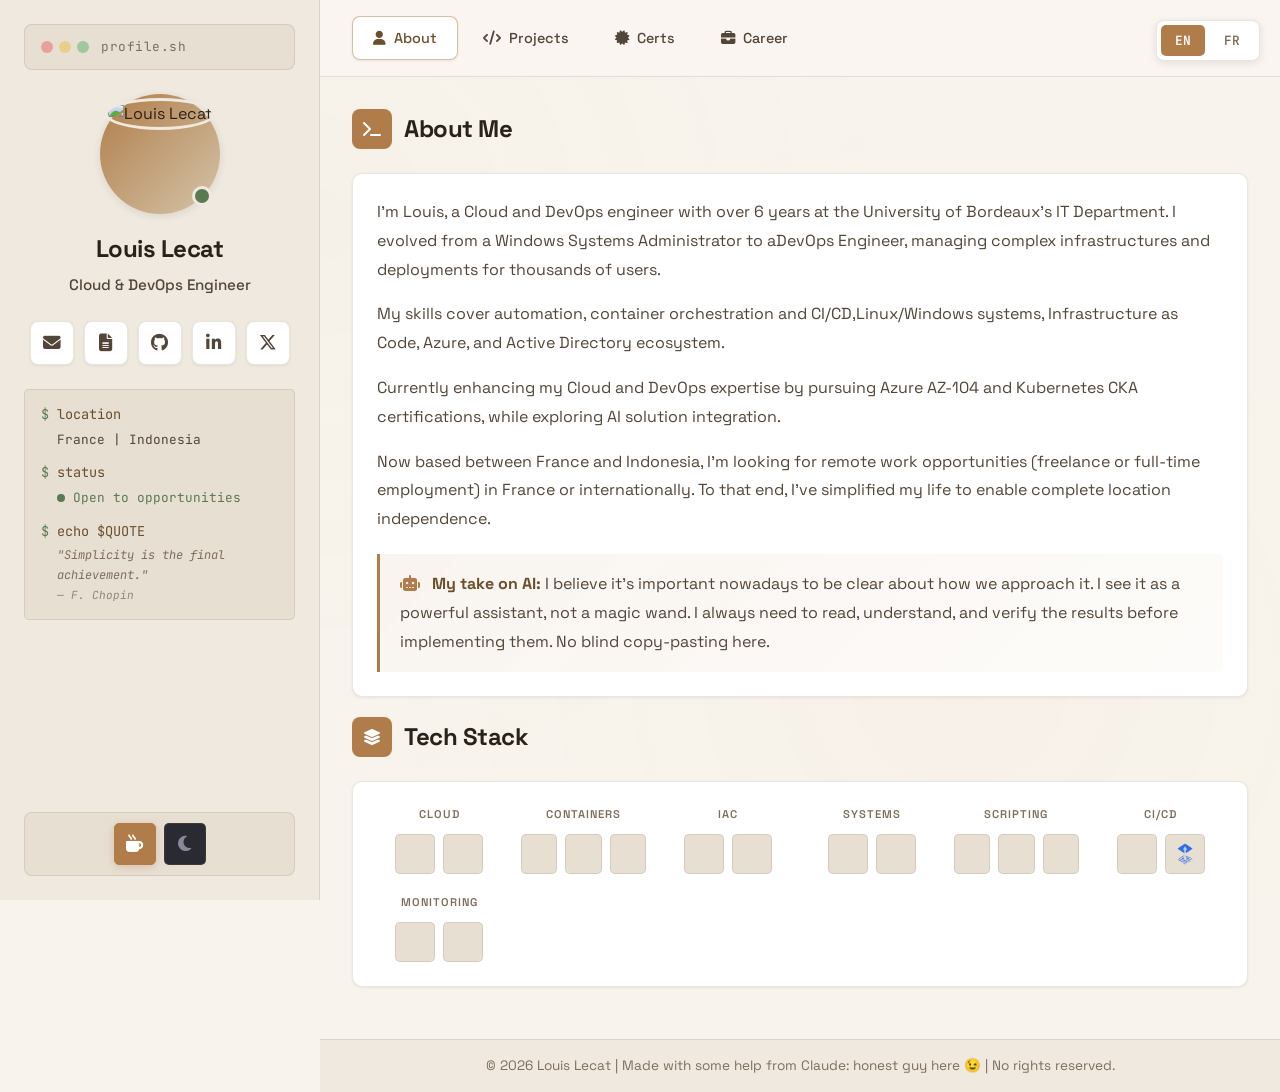
==== commit e715ad00: "nouveau design - v2" ====
--- a/index.html
+++ b/index.html
@@ -122,11 +122,6 @@
                     <span class="lang-en">About</span>
                     <span class="lang-fr" style="display:none;">À propos</span>
                 </button>
-                <button class="nav-tab" data-section="services">
-                    <i class="fa-solid fa-handshake"></i>
-                    <span class="lang-en">Services</span>
-                    <span class="lang-fr" style="display:none;">Services</span>
-                </button>
                 <button class="nav-tab" data-section="projects">
                     <i class="fa-solid fa-code"></i>
                     <span class="lang-en">Projects</span>
@@ -161,23 +156,21 @@
                         <div class="about-text">
                             <!-- Version EN -->
                             <div class="lang-en">
-                                <p>I'm Louis, a Cloud & DevOps engineer with 6+ years building and maintaining infrastructure for large-scale environments (60,000+ users at the University of Bordeaux).</p>
-                                <p>I build systems that work reliably, even if it takes longer to get there. My approach is straightforward: favor simple solutions over clever ones, test thoroughly before deploying, and only automate what I fully understand. In my opinion, true reliability comes from deep understanding of fundamentals.</p>
-                                <p class="text-muted">Currently based between France and Indonesia, preparing my next international move. I've simplified my life to enable full mobility: I'm ready to relocate on short notice or work fully remote.</p>
-                                <p>Now deepening my expertise through <strong>Azure AZ-104</strong> (expected Jan 2026) and <strong>Kubernetes CKA</strong> (expected Mar 2026) certifications.</p>
+                                <p>I'm Louis, a Cloud and DevOps engineer with over 6 years at the University of Bordeaux’s IT Department. I evolved from a Windows Systems Administrator to aDevOps Engineer, managing complex infrastructures and deployments for thousands of users.</p>
+                                <p>My skills cover automation, container orchestration and CI/CD,Linux/Windows systems, Infrastructure as Code, Azure, and Active Directory ecosystem.</p>
+                                <p>Currently enhancing my Cloud and DevOps expertise by pursuing Azure AZ-104 and Kubernetes CKA certifications, while exploring AI solution integration. </p>
+                                <p >Now based between France and Indonesia, I’m looking for remote work opportunities (freelance or full-time employment) in France or internationally. To that end, I’ve simplified my life to enable complete location independence.</p>
+                                <p class="ai-take lang-en"><i class="fa-solid fa-robot"></i> <strong>My take on AI:</strong> I believe it’s important nowadays to be clear about how we approach it. I see it as a powerful assistant, not a magic wand. I always need to read, understand, and verify the results before implementing them. No blind copy-pasting here.</p>
                             </div>
 
                             <!-- Version FR -->
                             <div class="lang-fr" style="display:none;">
-                                <p>Je suis Louis, ingénieur Cloud & DevOps avec plus de 6 ans d'expérience dans la construction et la maintenance d'infrastructures à grande échelle (60 000+ utilisateurs à l'Université de Bordeaux).</p>
-                                <p>Je construis des systèmes fiables, même si cela prend plus de temps. Mon approche est simple : privilégier les solutions simples aux solutions sophistiquées, tester rigoureusement avant de déployer, et n'automatiser que ce que je comprends parfaitement. La vraie fiabilité vient d'une compréhension profonde des fondamentaux.</p>
-                                <p class="text-muted">Actuellement entre la France et l'Indonésie, je prépare mon prochain départ international. J'ai simplifié ma vie pour une mobilité totale : je suis prêt à déménager rapidement ou à travailler en full remote.</p>
-                                <p>J'approfondis actuellement mon expertise avec les certifications <strong>Azure AZ-104</strong> (prévue janv. 2026) et <strong>Kubernetes CKA</strong> (prévue mars 2026).</p>
-                                <p class="ai-take"><i class="fa-solid fa-robot"></i> <strong>Mon avis sur l'IA :</strong> Je la traite comme un assistant puissant, pas comme une baguette magique. J'ai besoin de lire, comprendre et valider les résultats avant de les implémenter. Pas de copier-coller aveugle.</p>
-                            </div>
-
-                            <!-- My take on AI - EN -->
-                            <p class="ai-take lang-en"><i class="fa-solid fa-robot"></i> <strong>My take on AI:</strong> I treat it as a powerful assistant, not a magic wand. I read, understand, and validate everything before implementation. No blind copy-paste here.</p>
+                                <p>Je me présente, Louis, ingénieur Cloud & DevOps avec plus de 6 ans à la DSI de l’Université de Bordeaux. J’ai évolué d’Administrateur Systèmes Windows à Ingénieur DevOps, gérant des infrastructures et déploiements complexes pour des milliers d’utilisateurs.</p>
+                                <p>Mes compétences couvrent l’automatisation, l’orchestration de conteneurs et le CI/CD, les systèmes Linux et Windows, Azure, et l'écosystème Active Directory.</p>
+                                <p>Aujourd’hui, j'approfondis mes compétences Cloud et DevOps en travaillant les certifications Azure AZ-104, Kubernetes CKA, et explore l'intégration de solutions IA.</p>
+                                <p>Actuellement entre la France et l'Indonésie, je cherche des opportunités en télétravail (freelance ou salarié) en France ou à l’international. En ce sens, j'ai simplifié ma vie pour une mobilité totale.</p>                                
+                                <p class="ai-take"><i class="fa-solid fa-robot"></i> <strong>Mon avis sur l'IA :</strong> Il me semble important aujourd'hui d'apporter une précision quant à sa vision et utilisation de l'IA. Je la traite comme un assistant puissant, pas comme une baguette magique : j'ai besoin de lire, comprendre et valider les résultats avant de les implémenter. Pas de copier-coller aveugle.</p>
+                            </div>
                         </div>
                     </div>
                     
@@ -223,8 +216,8 @@
                             <div class="skill-category">
                                 <span class="category-label">Scripting</span>
                                 <div class="skill-icons">
+                                    <i class="devicon-powershell-plain" title="PowerShell"></i>
                                     <i class="devicon-bash-plain" title="Bash"></i>
-                                    <i class="devicon-powershell-plain" title="PowerShell"></i>
                                     <i class="devicon-python-plain" title="Python"></i>
                                 </div>
                             </div>
@@ -241,87 +234,6 @@
                                     <i class="devicon-prometheus-original" title="Prometheus"></i>
                                     <i class="devicon-grafana-plain" title="Grafana"></i>
                                 </div>
-                            </div>
-                        </div>
-                    </div>
-                </section>
-
-                <!-- SERVICES SECTION -->
-                <section class="section" id="services">
-                    <div class="section-header">
-                        <h2>
-                            <span class="section-icon"><i class="fa-solid fa-handshake"></i></span>
-                            <span class="lang-en">What I can help you with</span>
-                            <span class="lang-fr" style="display:none;">Ce que je peux faire pour vous</span>
-                        </h2>
-                    </div>
-
-                    <div class="services-list">
-                        <!-- Service 1 -->
-                        <div class="service-item">
-                            <div class="service-icon">
-                                <i class="fa-solid fa-cloud"></i>
-                            </div>
-                            <div class="service-item-content">
-                                <h3 class="lang-en">Cloud Infrastructure & Migration</h3>
-                                <h3 class="lang-fr" style="display:none;">Infrastructure Cloud & Migration</h3>
-                                <p class="lang-en">
-                                    Design and deploy scalable cloud infrastructure on Azure or OpenStack. Migrate legacy systems to modern cloud-native architectures with minimal disruption.
-                                </p>
-                                <p class="lang-fr" style="display:none;">
-                                    Conception et déploiement d'infrastructures cloud évolutives sur Azure ou OpenStack. Migration de systèmes legacy vers des architectures cloud-natives avec interruption minimale.
-                                </p>
-                            </div>
-                        </div>
-
-                        <!-- Service 2 -->
-                        <div class="service-item">
-                            <div class="service-icon">
-                                <i class="devicon-kubernetes-plain"></i>
-                            </div>
-                            <div class="service-item-content">
-                                <h3 class="lang-en">Kubernetes & Container Orchestration</h3>
-                                <h3 class="lang-fr" style="display:none;">Kubernetes & Orchestration de Conteneurs</h3>
-                                <p class="lang-en">
-                                    Containerize applications and deploy them on Kubernetes clusters. Set up CI/CD pipelines with GitLab, Helm, and FluxCD for automated, reliable deployments.
-                                </p>
-                                <p class="lang-fr" style="display:none;">
-                                    Conteneurisation d'applications et déploiement sur clusters Kubernetes. Mise en place de pipelines CI/CD avec GitLab, Helm et FluxCD pour des déploiements automatisés et fiables.
-                                </p>
-                            </div>
-                        </div>
-
-                        <!-- Service 3 -->
-                        <div class="service-item">
-                            <div class="service-icon">
-                                <i class="devicon-terraform-plain"></i>
-                            </div>
-                            <div class="service-item-content">
-                                <h3 class="lang-en">Infrastructure as Code</h3>
-                                <h3 class="lang-fr" style="display:none;">Infrastructure as Code</h3>
-                                <p class="lang-en">
-                                    Implement Infrastructure as Code with Terraform and Ansible. Create reusable modules, establish GitOps workflows, and automate infrastructure provisioning across environments.
-                                </p>
-                                <p class="lang-fr" style="display:none;">
-                                    Implémentation d'Infrastructure as Code avec Terraform et Ansible. Création de modules réutilisables, mise en place de workflows GitOps et automatisation du provisionnement d'infrastructure.
-                                </p>
-                            </div>
-                        </div>
-
-                        <!-- Service 4 -->
-                        <div class="service-item">
-                            <div class="service-icon">
-                                <i class="fa-solid fa-wrench"></i>
-                            </div>
-                            <div class="service-item-content">
-                                <h3 class="lang-en">System Architecture & Troubleshooting</h3>
-                                <h3 class="lang-fr" style="display:none;">Architecture Système & Troubleshooting</h3>
-                                <p class="lang-en">
-                                    Design reliable system architectures (Linux/Windows). Set up monitoring with Prometheus/Grafana. Debug complex infrastructure issues and implement long-term solutions.
-                                </p>
-                                <p class="lang-fr" style="display:none;">
-                                    Conception d'architectures système fiables (Linux/Windows). Configuration de monitoring avec Prometheus/Grafana. Résolution de problèmes d'infrastructure complexes et implémentation de solutions durables.
-                                </p>
                             </div>
                         </div>
                     </div>
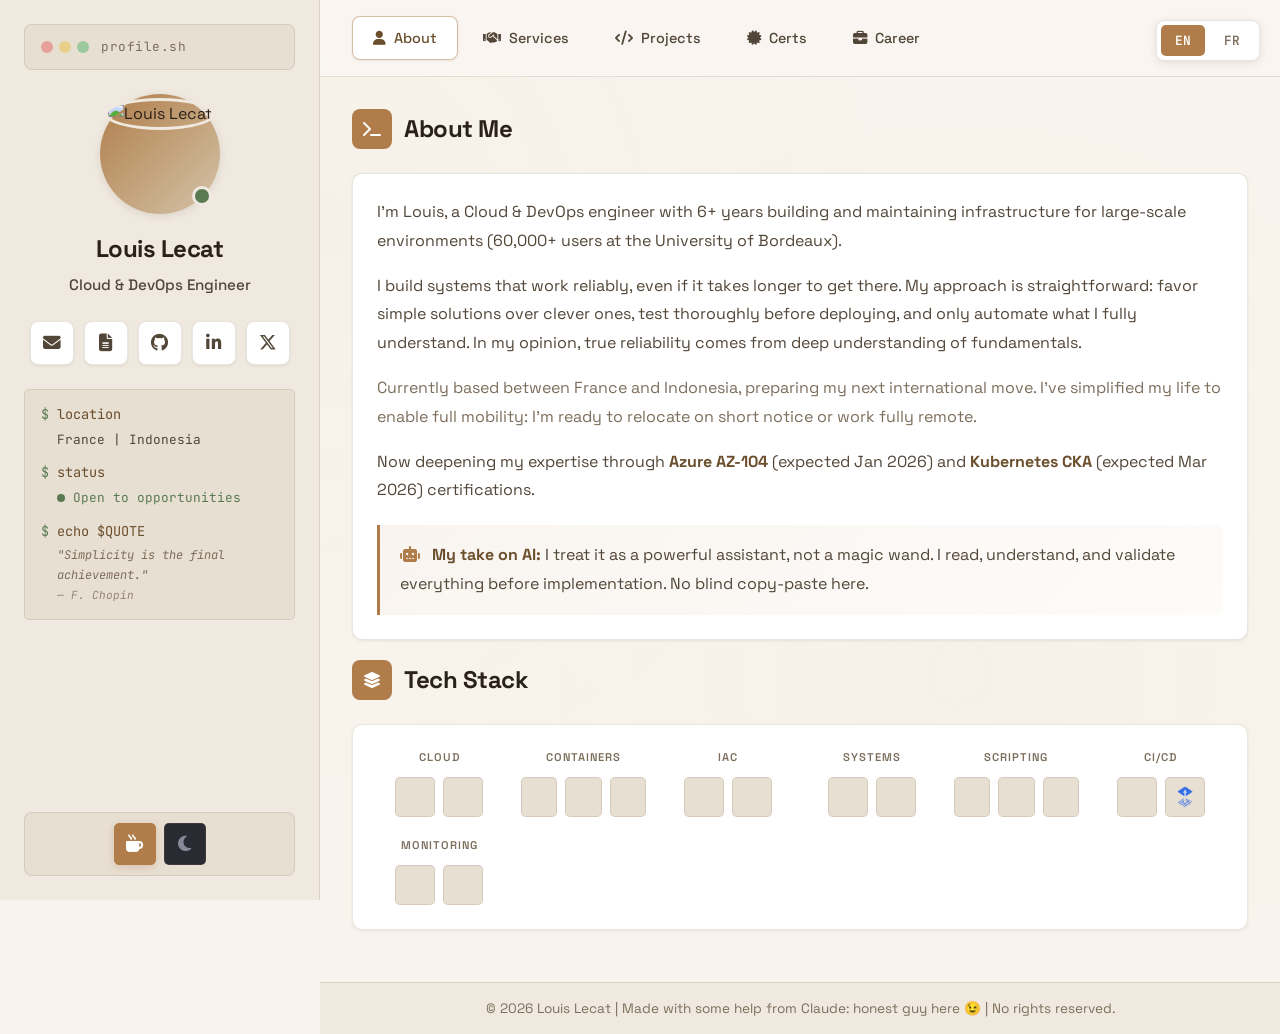
==== commit a8e97c17: "add branch dev" ====
--- a/index.html
+++ b/index.html
@@ -122,6 +122,11 @@
                     <span class="lang-en">About</span>
                     <span class="lang-fr" style="display:none;">À propos</span>
                 </button>
+                <button class="nav-tab" data-section="services">
+                    <i class="fa-solid fa-handshake"></i>
+                    <span class="lang-en">Services</span>
+                    <span class="lang-fr" style="display:none;">Services</span>
+                </button>
                 <button class="nav-tab" data-section="projects">
                     <i class="fa-solid fa-code"></i>
                     <span class="lang-en">Projects</span>
@@ -156,21 +161,23 @@
                         <div class="about-text">
                             <!-- Version EN -->
                             <div class="lang-en">
-                                <p>I'm Louis, a Cloud and DevOps engineer with over 6 years at the University of Bordeaux’s IT Department. I evolved from a Windows Systems Administrator to aDevOps Engineer, managing complex infrastructures and deployments for thousands of users.</p>
-                                <p>My skills cover automation, container orchestration and CI/CD,Linux/Windows systems, Infrastructure as Code, Azure, and Active Directory ecosystem.</p>
-                                <p>Currently enhancing my Cloud and DevOps expertise by pursuing Azure AZ-104 and Kubernetes CKA certifications, while exploring AI solution integration. </p>
-                                <p >Now based between France and Indonesia, I’m looking for remote work opportunities (freelance or full-time employment) in France or internationally. To that end, I’ve simplified my life to enable complete location independence.</p>
-                                <p class="ai-take lang-en"><i class="fa-solid fa-robot"></i> <strong>My take on AI:</strong> I believe it’s important nowadays to be clear about how we approach it. I see it as a powerful assistant, not a magic wand. I always need to read, understand, and verify the results before implementing them. No blind copy-pasting here.</p>
+                                <p>I'm Louis, a Cloud & DevOps engineer with 6+ years building and maintaining infrastructure for large-scale environments (60,000+ users at the University of Bordeaux).</p>
+                                <p>I build systems that work reliably, even if it takes longer to get there. My approach is straightforward: favor simple solutions over clever ones, test thoroughly before deploying, and only automate what I fully understand. In my opinion, true reliability comes from deep understanding of fundamentals.</p>
+                                <p class="text-muted">Currently based between France and Indonesia, preparing my next international move. I've simplified my life to enable full mobility: I'm ready to relocate on short notice or work fully remote.</p>
+                                <p>Now deepening my expertise through <strong>Azure AZ-104</strong> (expected Jan 2026) and <strong>Kubernetes CKA</strong> (expected Mar 2026) certifications.</p>
                             </div>
 
                             <!-- Version FR -->
                             <div class="lang-fr" style="display:none;">
-                                <p>Je me présente, Louis, ingénieur Cloud & DevOps avec plus de 6 ans à la DSI de l’Université de Bordeaux. J’ai évolué d’Administrateur Systèmes Windows à Ingénieur DevOps, gérant des infrastructures et déploiements complexes pour des milliers d’utilisateurs.</p>
-                                <p>Mes compétences couvrent l’automatisation, l’orchestration de conteneurs et le CI/CD, les systèmes Linux et Windows, Azure, et l'écosystème Active Directory.</p>
-                                <p>Aujourd’hui, j'approfondis mes compétences Cloud et DevOps en travaillant les certifications Azure AZ-104, Kubernetes CKA, et explore l'intégration de solutions IA.</p>
-                                <p>Actuellement entre la France et l'Indonésie, je cherche des opportunités en télétravail (freelance ou salarié) en France ou à l’international. En ce sens, j'ai simplifié ma vie pour une mobilité totale.</p>                                
-                                <p class="ai-take"><i class="fa-solid fa-robot"></i> <strong>Mon avis sur l'IA :</strong> Il me semble important aujourd'hui d'apporter une précision quant à sa vision et utilisation de l'IA. Je la traite comme un assistant puissant, pas comme une baguette magique : j'ai besoin de lire, comprendre et valider les résultats avant de les implémenter. Pas de copier-coller aveugle.</p>
-                            </div>
+                                <p>Je suis Louis, ingénieur Cloud & DevOps avec plus de 6 ans d'expérience dans la construction et la maintenance d'infrastructures à grande échelle (60 000+ utilisateurs à l'Université de Bordeaux).</p>
+                                <p>Je construis des systèmes fiables, même si cela prend plus de temps. Mon approche est simple : privilégier les solutions simples aux solutions sophistiquées, tester rigoureusement avant de déployer, et n'automatiser que ce que je comprends parfaitement. La vraie fiabilité vient d'une compréhension profonde des fondamentaux.</p>
+                                <p class="text-muted">Actuellement entre la France et l'Indonésie, je prépare mon prochain départ international. J'ai simplifié ma vie pour une mobilité totale : je suis prêt à déménager rapidement ou à travailler en full remote.</p>
+                                <p>J'approfondis actuellement mon expertise avec les certifications <strong>Azure AZ-104</strong> (prévue janv. 2026) et <strong>Kubernetes CKA</strong> (prévue mars 2026).</p>
+                                <p class="ai-take"><i class="fa-solid fa-robot"></i> <strong>Mon avis sur l'IA :</strong> Je la traite comme un assistant puissant, pas comme une baguette magique. J'ai besoin de lire, comprendre et valider les résultats avant de les implémenter. Pas de copier-coller aveugle.</p>
+                            </div>
+
+                            <!-- My take on AI - EN -->
+                            <p class="ai-take lang-en"><i class="fa-solid fa-robot"></i> <strong>My take on AI:</strong> I treat it as a powerful assistant, not a magic wand. I read, understand, and validate everything before implementation. No blind copy-paste here.</p>
                         </div>
                     </div>
                     
@@ -216,8 +223,8 @@
                             <div class="skill-category">
                                 <span class="category-label">Scripting</span>
                                 <div class="skill-icons">
+                                    <i class="devicon-bash-plain" title="Bash"></i>
                                     <i class="devicon-powershell-plain" title="PowerShell"></i>
-                                    <i class="devicon-bash-plain" title="Bash"></i>
                                     <i class="devicon-python-plain" title="Python"></i>
                                 </div>
                             </div>
@@ -234,6 +241,87 @@
                                     <i class="devicon-prometheus-original" title="Prometheus"></i>
                                     <i class="devicon-grafana-plain" title="Grafana"></i>
                                 </div>
+                            </div>
+                        </div>
+                    </div>
+                </section>
+
+                <!-- SERVICES SECTION -->
+                <section class="section" id="services">
+                    <div class="section-header">
+                        <h2>
+                            <span class="section-icon"><i class="fa-solid fa-handshake"></i></span>
+                            <span class="lang-en">What I can help you with</span>
+                            <span class="lang-fr" style="display:none;">Ce que je peux faire pour vous</span>
+                        </h2>
+                    </div>
+
+                    <div class="services-list">
+                        <!-- Service 1 -->
+                        <div class="service-item">
+                            <div class="service-icon">
+                                <i class="fa-solid fa-cloud"></i>
+                            </div>
+                            <div class="service-item-content">
+                                <h3 class="lang-en">Cloud Infrastructure & Migration</h3>
+                                <h3 class="lang-fr" style="display:none;">Infrastructure Cloud & Migration</h3>
+                                <p class="lang-en">
+                                    Design and deploy scalable cloud infrastructure on Azure or OpenStack. Migrate legacy systems to modern cloud-native architectures with minimal disruption.
+                                </p>
+                                <p class="lang-fr" style="display:none;">
+                                    Conception et déploiement d'infrastructures cloud évolutives sur Azure ou OpenStack. Migration de systèmes legacy vers des architectures cloud-natives avec interruption minimale.
+                                </p>
+                            </div>
+                        </div>
+
+                        <!-- Service 2 -->
+                        <div class="service-item">
+                            <div class="service-icon">
+                                <i class="devicon-kubernetes-plain"></i>
+                            </div>
+                            <div class="service-item-content">
+                                <h3 class="lang-en">Kubernetes & Container Orchestration</h3>
+                                <h3 class="lang-fr" style="display:none;">Kubernetes & Orchestration de Conteneurs</h3>
+                                <p class="lang-en">
+                                    Containerize applications and deploy them on Kubernetes clusters. Set up CI/CD pipelines with GitLab, Helm, and FluxCD for automated, reliable deployments.
+                                </p>
+                                <p class="lang-fr" style="display:none;">
+                                    Conteneurisation d'applications et déploiement sur clusters Kubernetes. Mise en place de pipelines CI/CD avec GitLab, Helm et FluxCD pour des déploiements automatisés et fiables.
+                                </p>
+                            </div>
+                        </div>
+
+                        <!-- Service 3 -->
+                        <div class="service-item">
+                            <div class="service-icon">
+                                <i class="devicon-terraform-plain"></i>
+                            </div>
+                            <div class="service-item-content">
+                                <h3 class="lang-en">Infrastructure as Code</h3>
+                                <h3 class="lang-fr" style="display:none;">Infrastructure as Code</h3>
+                                <p class="lang-en">
+                                    Implement Infrastructure as Code with Terraform and Ansible. Create reusable modules, establish GitOps workflows, and automate infrastructure provisioning across environments.
+                                </p>
+                                <p class="lang-fr" style="display:none;">
+                                    Implémentation d'Infrastructure as Code avec Terraform et Ansible. Création de modules réutilisables, mise en place de workflows GitOps et automatisation du provisionnement d'infrastructure.
+                                </p>
+                            </div>
+                        </div>
+
+                        <!-- Service 4 -->
+                        <div class="service-item">
+                            <div class="service-icon">
+                                <i class="fa-solid fa-wrench"></i>
+                            </div>
+                            <div class="service-item-content">
+                                <h3 class="lang-en">System Architecture & Troubleshooting</h3>
+                                <h3 class="lang-fr" style="display:none;">Architecture Système & Troubleshooting</h3>
+                                <p class="lang-en">
+                                    Design reliable system architectures (Linux/Windows). Set up monitoring with Prometheus/Grafana. Debug complex infrastructure issues and implement long-term solutions.
+                                </p>
+                                <p class="lang-fr" style="display:none;">
+                                    Conception d'architectures système fiables (Linux/Windows). Configuration de monitoring avec Prometheus/Grafana. Résolution de problèmes d'infrastructure complexes et implémentation de solutions durables.
+                                </p>
                             </div>
                         </div>
                     </div>
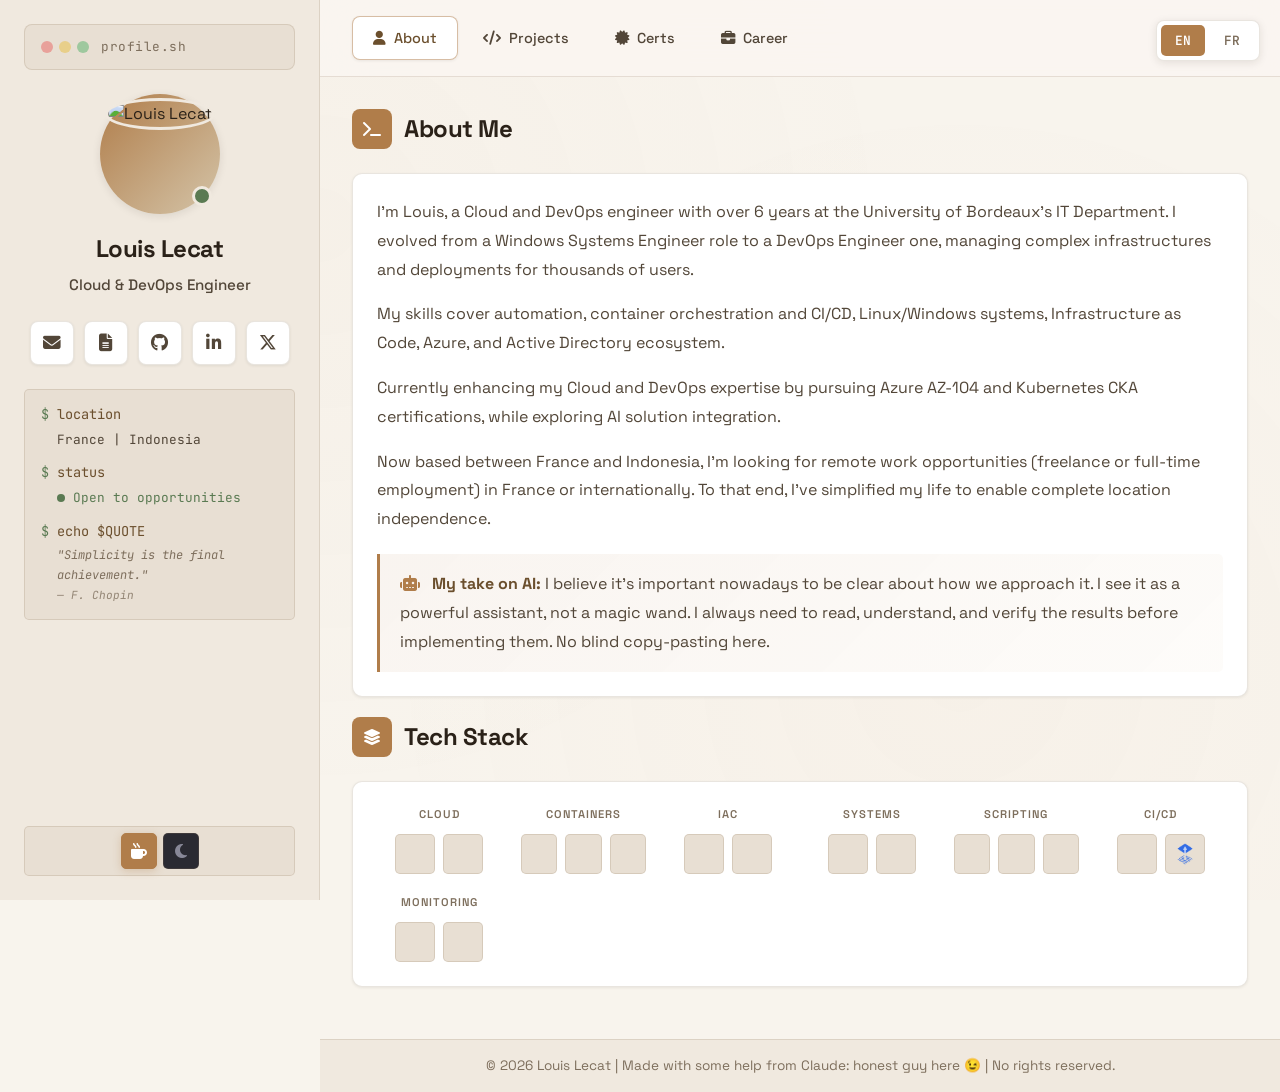
==== commit 1d22135e: "Fix typo  + MaJ certs" ====
--- a/index.html
+++ b/index.html
@@ -122,11 +122,6 @@
                     <span class="lang-en">About</span>
                     <span class="lang-fr" style="display:none;">À propos</span>
                 </button>
-                <button class="nav-tab" data-section="services">
-                    <i class="fa-solid fa-handshake"></i>
-                    <span class="lang-en">Services</span>
-                    <span class="lang-fr" style="display:none;">Services</span>
-                </button>
                 <button class="nav-tab" data-section="projects">
                     <i class="fa-solid fa-code"></i>
                     <span class="lang-en">Projects</span>
@@ -161,23 +156,21 @@
                         <div class="about-text">
                             <!-- Version EN -->
                             <div class="lang-en">
-                                <p>I'm Louis, a Cloud & DevOps engineer with 6+ years building and maintaining infrastructure for large-scale environments (60,000+ users at the University of Bordeaux).</p>
-                                <p>I build systems that work reliably, even if it takes longer to get there. My approach is straightforward: favor simple solutions over clever ones, test thoroughly before deploying, and only automate what I fully understand. In my opinion, true reliability comes from deep understanding of fundamentals.</p>
-                                <p class="text-muted">Currently based between France and Indonesia, preparing my next international move. I've simplified my life to enable full mobility: I'm ready to relocate on short notice or work fully remote.</p>
-                                <p>Now deepening my expertise through <strong>Azure AZ-104</strong> (expected Jan 2026) and <strong>Kubernetes CKA</strong> (expected Mar 2026) certifications.</p>
+                                <p>I'm Louis, a Cloud and DevOps engineer with over 6 years at the University of Bordeaux’s IT Department. I evolved from a Windows Systems Engineer role to a DevOps Engineer one, managing complex infrastructures and deployments for thousands of users.</p>
+                                <p>My skills cover automation, container orchestration and CI/CD, Linux/Windows systems, Infrastructure as Code, Azure, and Active Directory ecosystem.</p>
+                                <p>Currently enhancing my Cloud and DevOps expertise by pursuing Azure AZ-104 and Kubernetes CKA certifications, while exploring AI solution integration. </p>
+                                <p>Now based between France and Indonesia, I’m looking for remote work opportunities (freelance or full-time employment) in France or internationally. To that end, I’ve simplified my life to enable complete location independence.</p>
+                                <p class="ai-take lang-en"><i class="fa-solid fa-robot"></i> <strong>My take on AI:</strong> I believe it’s important nowadays to be clear about how we approach it. I see it as a powerful assistant, not a magic wand. I always need to read, understand, and verify the results before implementing them. No blind copy-pasting here.</p>
                             </div>
 
                             <!-- Version FR -->
-                            <div class="lang-fr" style="display:none;">
-                                <p>Je suis Louis, ingénieur Cloud & DevOps avec plus de 6 ans d'expérience dans la construction et la maintenance d'infrastructures à grande échelle (60 000+ utilisateurs à l'Université de Bordeaux).</p>
-                                <p>Je construis des systèmes fiables, même si cela prend plus de temps. Mon approche est simple : privilégier les solutions simples aux solutions sophistiquées, tester rigoureusement avant de déployer, et n'automatiser que ce que je comprends parfaitement. La vraie fiabilité vient d'une compréhension profonde des fondamentaux.</p>
-                                <p class="text-muted">Actuellement entre la France et l'Indonésie, je prépare mon prochain départ international. J'ai simplifié ma vie pour une mobilité totale : je suis prêt à déménager rapidement ou à travailler en full remote.</p>
-                                <p>J'approfondis actuellement mon expertise avec les certifications <strong>Azure AZ-104</strong> (prévue janv. 2026) et <strong>Kubernetes CKA</strong> (prévue mars 2026).</p>
-                                <p class="ai-take"><i class="fa-solid fa-robot"></i> <strong>Mon avis sur l'IA :</strong> Je la traite comme un assistant puissant, pas comme une baguette magique. J'ai besoin de lire, comprendre et valider les résultats avant de les implémenter. Pas de copier-coller aveugle.</p>
-                            </div>
-
-                            <!-- My take on AI - EN -->
-                            <p class="ai-take lang-en"><i class="fa-solid fa-robot"></i> <strong>My take on AI:</strong> I treat it as a powerful assistant, not a magic wand. I read, understand, and validate everything before implementation. No blind copy-paste here.</p>
+                            <div class="lang-fr" style="display: none;">
+                                <p>Je me présente, Louis, ingénieur Cloud &amp; DevOps avec plus de 6 ans à la DSI de l’Université de Bordeaux. J’ai évolué d'ingénieur Systèmes Windows à ingénieur DevOps, gérant des infrastructures et déploiements complexes pour des milliers d’utilisateurs.</p>
+                                <p>Mes compétences couvrent l’automatisation, l’orchestration de conteneurs et le CI/CD, les systèmes Linux et Windows, Azure, et l'écosystème Active Directory.</p>
+                                <p>Aujourd’hui, j'approfondis mes compétences Cloud et DevOps en travaillant les certifications Azure AZ-104, Kubernetes CKA, et explore l'intégration de solutions IA.</p>
+                                <p>Actuellement entre la France et l'Indonésie, je cherche des opportunités en télétravail (freelance ou salarié) en France ou à l’international. En ce sens, j'ai simplifié ma vie pour une mobilité totale.</p>                                
+                                <p class="ai-take lang-fr" style="display: none;"><i class="fa-solid fa-robot"></i> <strong>Mon avis sur l'IA :</strong> Il me semble important aujourd'hui d'apporter une précision quant à sa vision et utilisation de l'IA. Je la traite comme un assistant puissant, pas comme une baguette magique : j'ai besoin de lire, comprendre et valider les résultats avant de les implémenter. Pas de copier-coller aveugle.</p>
+                            </div>
                         </div>
                     </div>
                     
@@ -241,87 +234,6 @@
                                     <i class="devicon-prometheus-original" title="Prometheus"></i>
                                     <i class="devicon-grafana-plain" title="Grafana"></i>
                                 </div>
-                            </div>
-                        </div>
-                    </div>
-                </section>
-
-                <!-- SERVICES SECTION -->
-                <section class="section" id="services">
-                    <div class="section-header">
-                        <h2>
-                            <span class="section-icon"><i class="fa-solid fa-handshake"></i></span>
-                            <span class="lang-en">What I can help you with</span>
-                            <span class="lang-fr" style="display:none;">Ce que je peux faire pour vous</span>
-                        </h2>
-                    </div>
-
-                    <div class="services-list">
-                        <!-- Service 1 -->
-                        <div class="service-item">
-                            <div class="service-icon">
-                                <i class="fa-solid fa-cloud"></i>
-                            </div>
-                            <div class="service-item-content">
-                                <h3 class="lang-en">Cloud Infrastructure & Migration</h3>
-                                <h3 class="lang-fr" style="display:none;">Infrastructure Cloud & Migration</h3>
-                                <p class="lang-en">
-                                    Design and deploy scalable cloud infrastructure on Azure or OpenStack. Migrate legacy systems to modern cloud-native architectures with minimal disruption.
-                                </p>
-                                <p class="lang-fr" style="display:none;">
-                                    Conception et déploiement d'infrastructures cloud évolutives sur Azure ou OpenStack. Migration de systèmes legacy vers des architectures cloud-natives avec interruption minimale.
-                                </p>
-                            </div>
-                        </div>
-
-                        <!-- Service 2 -->
-                        <div class="service-item">
-                            <div class="service-icon">
-                                <i class="devicon-kubernetes-plain"></i>
-                            </div>
-                            <div class="service-item-content">
-                                <h3 class="lang-en">Kubernetes & Container Orchestration</h3>
-                                <h3 class="lang-fr" style="display:none;">Kubernetes & Orchestration de Conteneurs</h3>
-                                <p class="lang-en">
-                                    Containerize applications and deploy them on Kubernetes clusters. Set up CI/CD pipelines with GitLab, Helm, and FluxCD for automated, reliable deployments.
-                                </p>
-                                <p class="lang-fr" style="display:none;">
-                                    Conteneurisation d'applications et déploiement sur clusters Kubernetes. Mise en place de pipelines CI/CD avec GitLab, Helm et FluxCD pour des déploiements automatisés et fiables.
-                                </p>
-                            </div>
-                        </div>
-
-                        <!-- Service 3 -->
-                        <div class="service-item">
-                            <div class="service-icon">
-                                <i class="devicon-terraform-plain"></i>
-                            </div>
-                            <div class="service-item-content">
-                                <h3 class="lang-en">Infrastructure as Code</h3>
-                                <h3 class="lang-fr" style="display:none;">Infrastructure as Code</h3>
-                                <p class="lang-en">
-                                    Implement Infrastructure as Code with Terraform and Ansible. Create reusable modules, establish GitOps workflows, and automate infrastructure provisioning across environments.
-                                </p>
-                                <p class="lang-fr" style="display:none;">
-                                    Implémentation d'Infrastructure as Code avec Terraform et Ansible. Création de modules réutilisables, mise en place de workflows GitOps et automatisation du provisionnement d'infrastructure.
-                                </p>
-                            </div>
-                        </div>
-
-                        <!-- Service 4 -->
-                        <div class="service-item">
-                            <div class="service-icon">
-                                <i class="fa-solid fa-wrench"></i>
-                            </div>
-                            <div class="service-item-content">
-                                <h3 class="lang-en">System Architecture & Troubleshooting</h3>
-                                <h3 class="lang-fr" style="display:none;">Architecture Système & Troubleshooting</h3>
-                                <p class="lang-en">
-                                    Design reliable system architectures (Linux/Windows). Set up monitoring with Prometheus/Grafana. Debug complex infrastructure issues and implement long-term solutions.
-                                </p>
-                                <p class="lang-fr" style="display:none;">
-                                    Conception d'architectures système fiables (Linux/Windows). Configuration de monitoring avec Prometheus/Grafana. Résolution de problèmes d'infrastructure complexes et implémentation de solutions durables.
-                                </p>
                             </div>
                         </div>
                     </div>
@@ -520,6 +432,74 @@
                         </h3>
 
                         <div class="certs-list">
+                            <!-- CKA -->
+                            <div class="cert-card card">
+                                <div class="cert-icon kubernetes">
+                                    <i class="devicon-kubernetes-plain"></i>
+                                </div>
+                                <div class="cert-content">
+                                    <div class="cert-header">
+                                        <h4>Certified Kubernetes Administrator (CKA)</h4>
+                                        <span class="cert-status progress">
+                                            <i class="fa-solid fa-spinner fa-spin"></i>
+                                            <span class="lang-en">In Progress</span>
+                                            <span class="lang-fr" style="display:none;">En Cours</span>
+                                        </span>
+                                    </div>
+                                    <span class="cert-issuer">Cloud Native Computing Foundation (CNCF)</span>
+                                    <p class="cert-date lang-en"><i class="fa-regular fa-calendar"></i> Expected: March 2026</p>
+                                    <p class="cert-date lang-fr" style="display:none;"><i class="fa-regular fa-calendar"></i> Prévue : Mars 2026</p>
+                                    <p class="cert-description lang-en">
+                                        Performance-based certification from the Cloud Native Computing Foundation (CNCF).
+                                        Demonstrates advanced skills in Kubernetes cluster administration: installation and configuration, networking, storage, security, troubleshooting, workload management, and cluster maintenance in production environments.
+                                    </p>
+                                    <p class="cert-description lang-fr" style="display:none;">
+                                        Certification pratique délivrée par la Cloud Native Computing Foundation (CNCF).
+                                        Atteste des compétences avancées en administration de clusters Kubernetes : installation, configuration, réseau, stockage, sécurité, troubleshooting, gestion des workloads et maintenance de clusters en production.
+                                    </p>
+                                    <div class="project-tags">
+                                        <span class="tag">Kubernetes</span>
+                                        <span class="tag">Container Orchestration</span>
+                                    </div>
+                                </div>
+                            </div>
+
+                            <!-- AZ-104 -->
+                            <div class="cert-card card">
+                                <div class="cert-icon azure">
+                                    <i class="devicon-azure-plain"></i>
+                                </div>
+                                <div class="cert-content">
+                                    <div class="cert-header">
+                                        <h4>Microsoft Azure Administrator Associate (AZ-104)</h4>
+                                        <span class="cert-status obtained">
+                                            <i class="fa-solid fa-circle-check"></i>
+                                            <span class="lang-en">Obtained</span>
+                                            <span class="lang-fr" style="display:none;">Obtenue</span>
+                                        </span>
+                                    </div>
+                                    <span class="cert-issuer">Microsoft</span>
+                                    <p class="cert-date lang-en"><i class="fa-regular fa-calendar"></i> Obtained: January 2026</p>
+                                    <p class="cert-date lang-fr" style="display:none;"><i class="fa-regular fa-calendar"></i> Obtenue : Janvier 2026</p>
+                                    <span class="cert-score">
+                                        <i class="fa-solid fa-chart-simple"></i>
+                                        <span>Score: 929/1000</span>
+                                    </span>
+                                    <p class="cert-description lang-en">
+                                        Certification for Azure administrators.
+                                        Validates the ability to implement, manage, and monitor an organization's Azure environment, including virtual networks and compute, storage, identity (Microsoft Entra ID), security, governance, and disaster recovery solutions.
+                                    </p>
+                                    <p class="cert-description lang-fr" style="display:none;">
+                                        Certification destinée aux administrateurs Azure.
+                                        Valide la capacité à implémenter, gérer et superviser l'environnement Azure d'une organisation : réseaux virtuels, compute, stockage, identité (Microsoft Entra ID), sécurité, gouvernance et solutions de reprise / continuité d'activité.
+                                    </p>
+                                    <div class="project-tags">
+                                        <span class="tag">Azure</span>
+                                        <span class="tag">Cloud Administration</span>
+                                    </div>
+                                </div>
+                            </div>
+
                             <!-- AZ-900 -->
                             <div class="cert-card card">
                                 <div class="cert-icon azure">
@@ -537,6 +517,10 @@
                                     <span class="cert-issuer">Microsoft</span>
                                     <p class="cert-date lang-en"><i class="fa-regular fa-calendar"></i> Obtained: July 2025</p>
                                     <p class="cert-date lang-fr" style="display:none;"><i class="fa-regular fa-calendar"></i> Obtenue : Juillet 2025</p>
+                                    <span class="cert-score">
+                                        <i class="fa-solid fa-chart-simple"></i>
+                                        <span>Score: 873/1000</span>
+                                    </span>
                                     <p class="cert-description lang-en">
                                         Entry-level certification validating foundational knowledge of cloud concepts and core Azure services.
                                         Covers cloud architecture, Azure core services (compute, networking, storage), governance, security, compliance, privacy, and Azure pricing and support models.
@@ -548,70 +532,6 @@
                                     <div class="project-tags">
                                         <span class="tag">Azure</span>
                                         <span class="tag">Cloud Concepts</span>
-                                    </div>
-                                </div>
-                            </div>
-
-                            <!-- AZ-104 -->
-                            <div class="cert-card card">
-                                <div class="cert-icon azure">
-                                    <i class="devicon-azure-plain"></i>
-                                </div>
-                                <div class="cert-content">
-                                    <div class="cert-header">
-                                        <h4>Microsoft Azure Administrator Associate (AZ-104)</h4>
-                                        <span class="cert-status progress">
-                                            <i class="fa-solid fa-spinner fa-spin"></i>
-                                            <span class="lang-en">In Progress</span>
-                                            <span class="lang-fr" style="display:none;">En Cours</span>
-                                        </span>
-                                    </div>
-                                    <span class="cert-issuer">Microsoft</span>
-                                    <p class="cert-date lang-en"><i class="fa-regular fa-calendar"></i> Expected: January 2026</p>
-                                    <p class="cert-date lang-fr" style="display:none;"><i class="fa-regular fa-calendar"></i> Prévue : Janvier 2026</p>
-                                    <p class="cert-description lang-en">
-                                        Certification for Azure administrators.
-                                        Validates the ability to implement, manage, and monitor an organization's Azure environment, including virtual networks and compute, storage, identity (Microsoft Entra ID), security, governance, and disaster recovery solutions.
-                                    </p>
-                                    <p class="cert-description lang-fr" style="display:none;">
-                                        Certification destinée aux administrateurs Azure.
-                                        Valide la capacité à implémenter, gérer et superviser l'environnement Azure d'une organisation : réseaux virtuels, compute, stockage, identité (Microsoft Entra ID), sécurité, gouvernance et solutions de reprise / continuité d'activité.
-                                    </p>
-                                    <div class="project-tags">
-                                        <span class="tag">Azure</span>
-                                        <span class="tag">Cloud Administration</span>
-                                    </div>
-                                </div>
-                            </div>
-
-                            <!-- CKA -->
-                            <div class="cert-card card">
-                                <div class="cert-icon kubernetes">
-                                    <i class="devicon-kubernetes-plain"></i>
-                                </div>
-                                <div class="cert-content">
-                                    <div class="cert-header">
-                                        <h4>Certified Kubernetes Administrator (CKA)</h4>
-                                        <span class="cert-status progress">
-                                            <i class="fa-solid fa-spinner fa-spin"></i>
-                                            <span class="lang-en">In Progress</span>
-                                            <span class="lang-fr" style="display:none;">En Cours</span>
-                                        </span>
-                                    </div>
-                                    <span class="cert-issuer">Cloud Native Computing Foundation (CNCF)</span>
-                                    <p class="cert-date lang-en"><i class="fa-regular fa-calendar"></i> Expected: March 2026</p>
-                                    <p class="cert-date lang-fr" style="display:none;"><i class="fa-regular fa-calendar"></i> Prévue : Mars 2026</p>
-                                    <p class="cert-description lang-en">
-                                        Performance-based certification from the Cloud Native Computing Foundation (CNCF).
-                                        Demonstrates advanced skills in Kubernetes cluster administration: installation and configuration, networking, storage, security, troubleshooting, workload management, and cluster maintenance in production environments.
-                                    </p>
-                                    <p class="cert-description lang-fr" style="display:none;">
-                                        Certification pratique délivrée par la Cloud Native Computing Foundation (CNCF).
-                                        Atteste des compétences avancées en administration de clusters Kubernetes : installation, configuration, réseau, stockage, sécurité, troubleshooting, gestion des workloads et maintenance de clusters en production.
-                                    </p>
-                                    <div class="project-tags">
-                                        <span class="tag">Kubernetes</span>
-                                        <span class="tag">Container Orchestration</span>
                                     </div>
                                 </div>
                             </div>
@@ -799,4 +719,4 @@
     <!-- Scripts -->
     <script src="./js/main.js"></script>
 </body>
-</html>
+</html>
--- a/css/style.css
+++ b/css/style.css
@@ -454,7 +454,7 @@
     box-shadow: var(--shadow-card);
 }
 
-/* Top Controls (Language Switcher - Fixed top right) */
+/* Language Switcher */
 .top-controls {
     position: fixed;
     top: 20px;
@@ -500,24 +500,24 @@
 .theme-switcher {
     display: flex;
     justify-content: center;
-    gap: 8px;
-    padding: 10px;
+    gap: 6px;
+    padding: 6px;
     background: var(--bg-muted);
-    border-radius: var(--radius-md);
+    border-radius: var(--radius-sm);
     margin-top: auto;
     border: 1px solid var(--border-light);
 }
 
 .theme-btn {
-    width: 42px;
-    height: 42px;
+    width: 36px;
+    height: 36px;
     display: flex;
     align-items: center;
     justify-content: center;
     background: var(--bg-card);
     border: 1px solid var(--border-light);
     border-radius: var(--radius-sm);
-    font-size: 1.1rem;
+    font-size: 1rem;
     color: var(--text-muted);
     cursor: pointer;
     transition: var(--transition-fast);
@@ -752,55 +752,6 @@
     50% { opacity: 0.5; transform: scale(1.2); }
 }
 
-/* === SERVICES SECTION === */
-.services-list {
-    display: flex;
-    flex-direction: column;
-    gap: 16px;
-}
-
-.service-item {
-    display: flex;
-    align-items: flex-start;
-    gap: 20px;
-    padding: 20px;
-    background: var(--bg-card);
-    border-radius: var(--radius-md);
-    border: 1px solid var(--border-light);
-    transition: var(--transition-normal);
-}
-
-.service-item:hover {
-    border-color: var(--border-accent);
-}
-
-.service-item .service-icon {
-    width: 48px;
-    height: 48px;
-    min-width: 48px;
-    display: flex;
-    align-items: center;
-    justify-content: center;
-    background: linear-gradient(135deg, var(--accent-orange) 20%, var(--accent-cream) 80%);
-    border-radius: var(--radius-md);
-    color: white;
-    font-size: 1.4rem;
-}
-
-.service-item-content h3 {
-    font-size: 1rem;
-    font-weight: 600;
-    color: var(--text-primary);
-    margin-bottom: 8px;
-}
-
-.service-item-content p {
-    color: var(--text-secondary);
-    font-size: 0.85rem;
-    line-height: 1.6;
-    margin: 0;
-}
-
 /* === PROJECTS SECTION === */
 .projects-grid {
     display: grid;
@@ -1085,6 +1036,24 @@
     font-style: italic;
 }
 
+.cert-score {
+    display: inline-flex;
+    align-items: center;
+    gap: 6px;
+    padding: 4px 10px;
+    background: rgba(90, 122, 82, 0.1);
+    border: 1px solid rgba(90, 122, 82, 0.25);
+    border-radius: var(--radius-sm);
+    font-family: var(--font-mono);
+    font-size: 0.8rem;
+    color: var(--accent-green);
+    margin-top: 8px;
+}
+
+.cert-score i {
+    font-size: 0.75rem;
+}
+
 .legacy-card {
     opacity: 0.7;
 }
@@ -1322,6 +1291,11 @@
     .services-grid {
         grid-template-columns: 1fr;
     }
+
+    /* Fix language switcher overlap on iPad portrait */
+    .nav-tabs {
+        padding-right: 100px;
+    }
 }
 
 /* Mobile */
@@ -1345,14 +1319,14 @@
     }
 
     .theme-switcher {
-        gap: 6px;
-        padding: 8px;
+        gap: 4px;
+        padding: 4px;
     }
 
     .theme-btn {
-        width: 36px;
-        height: 36px;
-        font-size: 1rem;
+        width: 30px;
+        height: 30px;
+        font-size: 0.85rem;
     }
 
     .app-layout {
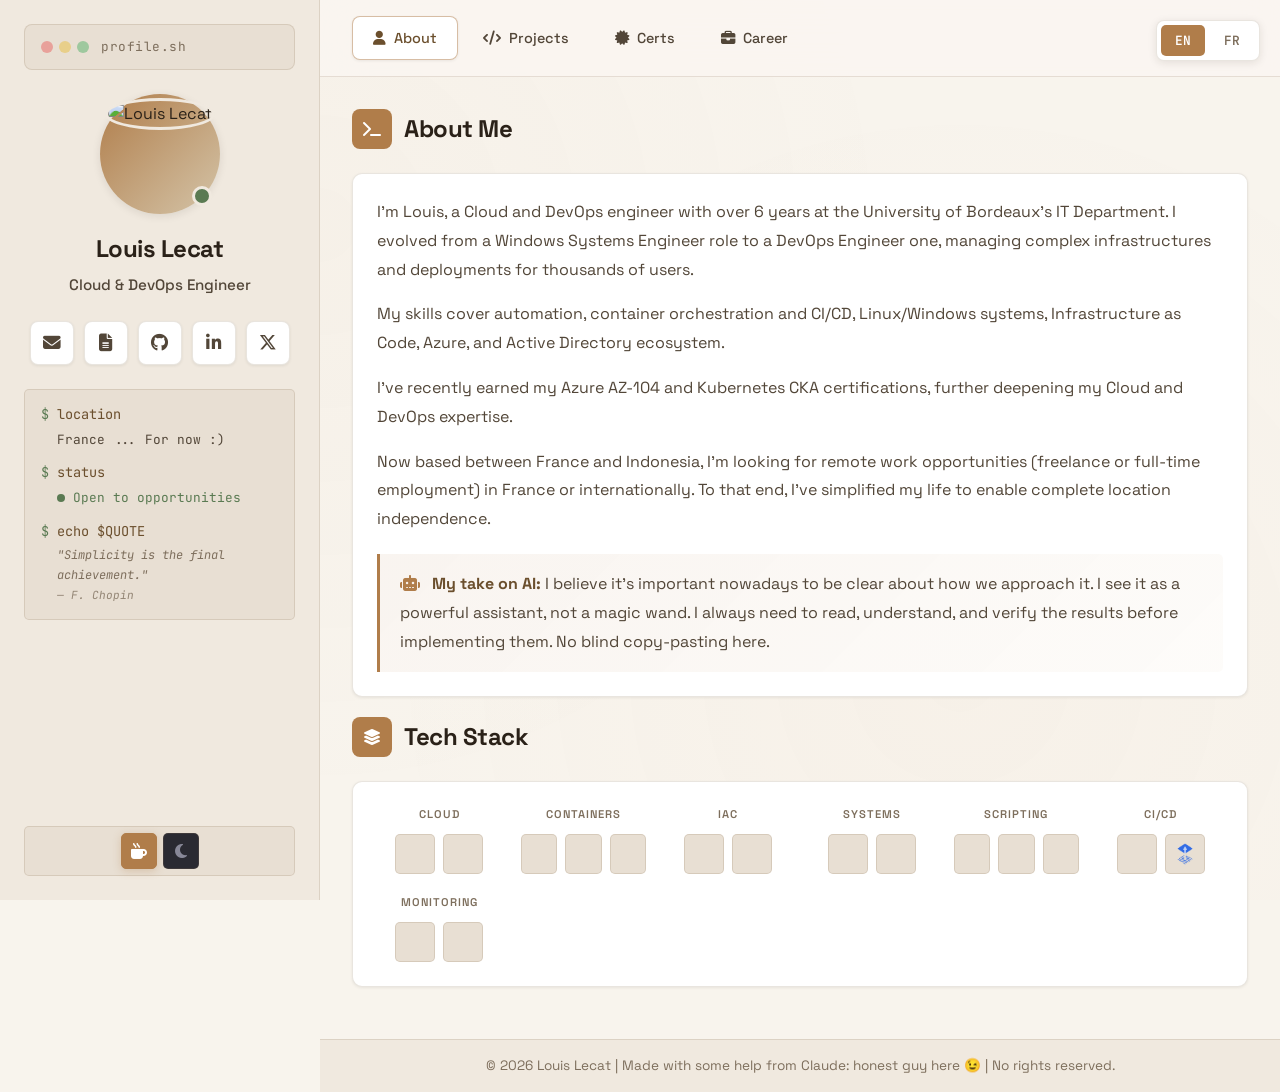
==== commit c51396c0: "content update" ====
--- a/index.html
+++ b/index.html
@@ -79,8 +79,8 @@
                         <span class="command">location</span>
                     </div>
                     <div class="output">
-                        <span class="lang-en">France | Indonesia</span>
-                        <span class="lang-fr" style="display:none;">France | Indonésie</span>
+                        <span class="lang-en">France ... For now :)</span>
+                        <span class="lang-fr" style="display:none;">France ... Pour l'instant :)</span>
                     </div>
                     <div class="terminal-line">
                         <span class="prompt">$</span>
@@ -96,7 +96,8 @@
                         <span class="command">echo $QUOTE</span>
                     </div>
                     <div class="output quote-output">
-                        <span>"Simplicity is the final achievement."</span>
+                        <span class="lang-en">"Simplicity is the final achievement."</span>
+                        <span class="lang-fr">"La simplicité est la réussite absolue. Après avoir joué une grande quantité de notes, toujours plus de notes, c'est la simplicité qui émerge comme une récompense venant couronner l'art."</span>
                         <span class="quote-author">— F. Chopin</span>
                     </div>
                 </div>
@@ -130,7 +131,7 @@
                 <button class="nav-tab" data-section="certifications">
                     <i class="fa-solid fa-certificate"></i>
                     <span class="lang-en">Certs</span>
-                    <span class="lang-fr" style="display:none;">Certifs</span>
+                    <span class="lang-fr" style="display:none;">Certifications</span>
                 </button>
                 <button class="nav-tab" data-section="career">
                     <i class="fa-solid fa-briefcase"></i>
@@ -158,7 +159,7 @@
                             <div class="lang-en">
                                 <p>I'm Louis, a Cloud and DevOps engineer with over 6 years at the University of Bordeaux’s IT Department. I evolved from a Windows Systems Engineer role to a DevOps Engineer one, managing complex infrastructures and deployments for thousands of users.</p>
                                 <p>My skills cover automation, container orchestration and CI/CD, Linux/Windows systems, Infrastructure as Code, Azure, and Active Directory ecosystem.</p>
-                                <p>Currently enhancing my Cloud and DevOps expertise by pursuing Azure AZ-104 and Kubernetes CKA certifications, while exploring AI solution integration. </p>
+                                <p>I've recently earned my Azure AZ-104 and Kubernetes CKA certifications, further deepening my Cloud and DevOps expertise.</p>
                                 <p>Now based between France and Indonesia, I’m looking for remote work opportunities (freelance or full-time employment) in France or internationally. To that end, I’ve simplified my life to enable complete location independence.</p>
                                 <p class="ai-take lang-en"><i class="fa-solid fa-robot"></i> <strong>My take on AI:</strong> I believe it’s important nowadays to be clear about how we approach it. I see it as a powerful assistant, not a magic wand. I always need to read, understand, and verify the results before implementing them. No blind copy-pasting here.</p>
                             </div>
@@ -167,7 +168,7 @@
                             <div class="lang-fr" style="display: none;">
                                 <p>Je me présente, Louis, ingénieur Cloud &amp; DevOps avec plus de 6 ans à la DSI de l’Université de Bordeaux. J’ai évolué d'ingénieur Systèmes Windows à ingénieur DevOps, gérant des infrastructures et déploiements complexes pour des milliers d’utilisateurs.</p>
                                 <p>Mes compétences couvrent l’automatisation, l’orchestration de conteneurs et le CI/CD, les systèmes Linux et Windows, Azure, et l'écosystème Active Directory.</p>
-                                <p>Aujourd’hui, j'approfondis mes compétences Cloud et DevOps en travaillant les certifications Azure AZ-104, Kubernetes CKA, et explore l'intégration de solutions IA.</p>
+                                <p>J'ai récemment validé mes certifications Azure AZ-104 et Kubernetes CKA, approfondissant ainsi mes compétences Cloud et DevOps.</p>
                                 <p>Actuellement entre la France et l'Indonésie, je cherche des opportunités en télétravail (freelance ou salarié) en France ou à l’international. En ce sens, j'ai simplifié ma vie pour une mobilité totale.</p>                                
                                 <p class="ai-take lang-fr" style="display: none;"><i class="fa-solid fa-robot"></i> <strong>Mon avis sur l'IA :</strong> Il me semble important aujourd'hui d'apporter une précision quant à sa vision et utilisation de l'IA. Je la traite comme un assistant puissant, pas comme une baguette magique : j'ai besoin de lire, comprendre et valider les résultats avant de les implémenter. Pas de copier-coller aveugle.</p>
                             </div>
@@ -249,7 +250,147 @@
                         </h2>
                     </div>
 
-                    <div class="projects-grid">
+                    <!-- Personal projects -->
+                    <div class="projects-category">
+                        <div class="category-divider">
+                            <h3 class="lang-en">Personal</h3>
+                            <h3 class="lang-fr" style="display:none;">Personnels</h3>
+                        </div>
+                        <div class="projects-grid">
+
+                            <!-- AZ-104 -->
+                            <article class="project-card card">
+                                <div class="project-header">
+                                    <div class="project-icon azure">
+                                        <i class="devicon-azure-plain"></i>
+                                    </div>
+                                    <div class="project-links">
+                                        <a href="https://github.com/lolecat/AZ-104" class="project-link-icon" target="_blank" title="More details">
+                                            <i class="fa-solid fa-arrow-up-right-from-square"></i>
+                                        </a>
+                                    </div>
+                                </div>
+                                <h3 class="project-title lang-en">AZ-104 Study Guide</h3>
+                                <h3 class="project-title lang-fr" style="display:none;">Guide d'étude : AZ-104</h3>
+                                <p class="project-desc lang-en">
+                                    Personal study guide for the AZ-104 Microsoft Azure Administrator certification.<br>
+                                    Covers identity management, governance, storage, compute, networking, and monitoring on Azure.
+                                </p>
+                                <p class="project-desc lang-fr" style="display:none;">
+                                    Guide d'étude personnel pour la certification AZ-104 Administrateur Microsoft Azure.<br>
+                                    Couvre la gestion des identités, la gouvernance, le stockage, le calcul, la mise en réseau et la supervision sur Azure.
+                                </p>
+                                <div class="project-tags">
+                                    <span class="tag">Azure</span>
+                                    <span class="tag">AZ-104</span>
+                                    <span class="tag">Microsoft</span>
+                                    <span class="tag">Cloud</span>
+                                </div>
+                            </article>
+
+                            <!-- CKA -->
+                            <article class="project-card card">
+                                <div class="project-header">
+                                    <div class="project-icon kubernetes">
+                                        <i class="devicon-kubernetes-plain"></i>
+                                    </div>
+                                    <div class="project-links">
+                                        <a href="https://github.com/lolecat/CKA" class="project-link-icon" target="_blank" title="More details">
+                                            <i class="fa-solid fa-arrow-up-right-from-square"></i>
+                                        </a>
+                                    </div>
+                                </div>
+                                <h3 class="project-title lang-en">CKA Study Guide</h3>
+                                <h3 class="project-title lang-fr" style="display:none;">Guide d'étude : CKA</h3>
+                                <p class="project-desc lang-en">
+                                    Personal study notes and lab exercises for the Certified Kubernetes Administrator (CKA) exam.<br>
+                                    Covers cluster setup, workloads, networking, storage, and troubleshooting.
+                                </p>
+                                <p class="project-desc lang-fr" style="display:none;">
+                                    Notes d'étude et labs pour la certification Certified Kubernetes Administrator (CKA).<br>
+                                    Couvre la mise en place de clusters, les workloads, le réseau, le stockage et le troubleshooting.
+                                </p>
+                                <div class="project-tags">
+                                    <span class="tag">Kubernetes</span>
+                                    <span class="tag">CKA</span>
+                                    <span class="tag">CNCF</span>
+                                    <span class="tag">Linux Foundation</span>
+                                </div>
+                            </article>
+
+                            <!-- WestBaliDrivers -->
+                            <article class="project-card card">
+                                <div class="project-header">
+                                    <div class="project-icon azure">
+                                        <i class="devicon-azure-plain"></i>
+                                    </div>
+                                    <div class="project-links">
+                                        <a href="https://github.com/lolecat" class="project-link-icon" target="_blank" title="More details">
+                                            <i class="fa-solid fa-arrow-up-right-from-square"></i>
+                                        </a>
+                                    </div>
+                                </div>
+                                <h3 class="project-title lang-en">Continuous Deployment on Azure, Step by Step</h3>
+                                <h3 class="project-title lang-fr" style="display:none;">Déploiement continu sur Azure, étape par étape</h3>
+                                <p class="project-desc lang-en">
+                                    Step-by-step guide to set up a complete continuous deployment pipeline on Azure.<br>
+                                    Covers Azure Pipelines, container registry, Kubernetes deployments, and environment management.
+                                </p>
+                                <p class="project-desc lang-fr" style="display:none;">
+                                    Guide étape par étape pour mettre en place un pipeline de déploiement continu complet sur Azure.<br>
+                                    Couvre Azure Pipelines, les registres de conteneurs, les déploiements Kubernetes et la gestion des environnements.
+                                </p>
+                                <div class="project-tags">
+                                    <span class="tag">Azure</span>
+                                    <span class="tag">CI/CD</span>
+                                    <span class="tag">Azure Pipelines</span>
+                                    <span class="tag">DevOps</span>
+                                </div>
+                            </article>
+
+                        </div>
+                    </div>
+
+                    <!-- Professional projects -->
+                    <div class="projects-category">
+                        <div class="category-divider">
+                            <h3 class="lang-en">Professional</h3>
+                            <h3 class="lang-fr" style="display:none;">Professionnels</h3>
+                        </div>
+                        <div class="projects-context">
+                            <div class="projects-context-header">
+                                <i class="fa-solid fa-building-columns"></i>
+                                <div>
+                                    <span class="context-place">University of Bordeaux</span>
+                                    <p class="context-lead lang-en">Projects carried out in production for the whole institution.</p>
+                                    <p class="context-lead lang-fr" style="display:none;">Projets menés en production pour l'ensemble de l'établissement.</p>
+                                </div>
+                            </div>
+                            <div class="projects-context-stats">
+                                <div class="context-stat">
+                                    <span class="context-stat-value">60,000+</span>
+                                    <span class="context-stat-label lang-en">users</span>
+                                    <span class="context-stat-label lang-fr" style="display:none;">utilisateurs</span>
+                                </div>
+                                <div class="context-stat">
+                                    <span class="context-stat-value lang-en">Production</span>
+                                    <span class="context-stat-value lang-fr" style="display:none;">Production</span>
+                                    <span class="context-stat-label lang-en">environment</span>
+                                    <span class="context-stat-label lang-fr" style="display:none;">environnement</span>
+                                </div>
+                                <div class="context-stat">
+                                    <span class="context-stat-value">6</span>
+                                    <span class="context-stat-label lang-en">years</span>
+                                    <span class="context-stat-label lang-fr" style="display:none;">ans</span>
+                                </div>
+                            </div>
+                        </div>
+                        <div class="projects-disclaimer">
+                            <i class="fa-solid fa-triangle-exclamation"></i>
+                            <span class="lang-en">These projects may take some time to be published as they undergo a sanitization process. Content has been partially removed for confidentiality reasons.</span>
+                            <span class="lang-fr" style="display:none;">Ces projets peuvent mettre un certain temps à être publiés (processus d'anonymisation). Leur contenu a été partiellement retiré pour des raisons évidentes de confidentialité.</span>
+                        </div>
+                        <div class="projects-grid">
                         <!-- Project 1 -->
                         <article class="project-card card">
                             <div class="project-header">
@@ -257,7 +398,7 @@
                                     <i class="devicon-kubernetes-plain"></i>
                                 </div>
                                 <div class="project-links">
-                                    <a href="https://github.com/LsLct" class="project-link-icon" target="_blank" title="More details">
+                                    <a href="https://github.com/lolecat" class="project-link-icon" target="_blank" title="More details">
                                         <i class="fa-solid fa-arrow-up-right-from-square"></i>
                                     </a>
                                 </div>
@@ -291,7 +432,7 @@
                                     <i class="devicon-terraform-plain"></i>
                                 </div>
                                 <div class="project-links">
-                                    <a href="https://github.com/LsLct" class="project-link-icon" target="_blank" title="More details">
+                                    <a href="https://github.com/lolecat" class="project-link-icon" target="_blank" title="More details">
                                         <i class="fa-solid fa-arrow-up-right-from-square"></i>
                                     </a>
                                 </div>
@@ -323,7 +464,7 @@
                                     <i class="devicon-powershell-plain"></i>
                                 </div>
                                 <div class="project-links">
-                                    <a href="https://github.com/LsLct" class="project-link-icon" target="_blank" title="More details">
+                                    <a href="https://github.com/lolecat" class="project-link-icon" target="_blank" title="More details">
                                         <i class="fa-solid fa-arrow-up-right-from-square"></i>
                                     </a>
                                 </div>
@@ -355,7 +496,7 @@
                                     <i class="devicon-ansible-plain"></i>
                                 </div>
                                 <div class="project-links">
-                                    <a href="https://github.com/LsLct" class="project-link-icon" target="_blank" title="More details">
+                                    <a href="https://github.com/lolecat" class="project-link-icon" target="_blank" title="More details">
                                         <i class="fa-solid fa-arrow-up-right-from-square"></i>
                                     </a>
                                 </div>
@@ -388,7 +529,7 @@
                                     <i class="fa-solid fa-wrench"></i>
                                 </div>
                                 <div class="project-links">
-                                    <a href="https://github.com/LsLct" class="project-link-icon" target="_blank" title="More details">
+                                    <a href="https://github.com/lolecat" class="project-link-icon" target="_blank" title="More details">
                                         <i class="fa-solid fa-arrow-up-right-from-square"></i>
                                     </a>
                                 </div>
@@ -412,6 +553,7 @@
                             </div>
                         </article>
                     </div>
+                    </div><!-- end .projects-category (professional) -->
                 </section>
 
                 <!-- CERTIFICATIONS SECTION -->
@@ -440,15 +582,19 @@
                                 <div class="cert-content">
                                     <div class="cert-header">
                                         <h4>Certified Kubernetes Administrator (CKA)</h4>
-                                        <span class="cert-status progress">
-                                            <i class="fa-solid fa-spinner fa-spin"></i>
-                                            <span class="lang-en">In Progress</span>
-                                            <span class="lang-fr" style="display:none;">En Cours</span>
+                                        <span class="cert-status obtained">
+                                            <i class="fa-solid fa-circle-check"></i>
+                                            <span class="lang-en">Obtained</span>
+                                            <span class="lang-fr" style="display:none;">Obtenue</span>
                                         </span>
                                     </div>
                                     <span class="cert-issuer">Cloud Native Computing Foundation (CNCF)</span>
-                                    <p class="cert-date lang-en"><i class="fa-regular fa-calendar"></i> Expected: March 2026</p>
-                                    <p class="cert-date lang-fr" style="display:none;"><i class="fa-regular fa-calendar"></i> Prévue : Mars 2026</p>
+                                    <p class="cert-date lang-en"><i class="fa-regular fa-calendar"></i> Obtained: June 2026</p>
+                                    <p class="cert-date lang-fr" style="display:none;"><i class="fa-regular fa-calendar"></i> Obtenue : Juin 2026</p>
+                                    <span class="cert-score">
+                                        <i class="fa-solid fa-chart-simple"></i>
+                                        <span>Score: 88%</span>
+                                    </span>
                                     <p class="cert-description lang-en">
                                         Performance-based certification from the Cloud Native Computing Foundation (CNCF).
                                         Demonstrates advanced skills in Kubernetes cluster administration: installation and configuration, networking, storage, security, troubleshooting, workload management, and cluster maintenance in production environments.
@@ -719,4 +865,4 @@
     <!-- Scripts -->
     <script src="./js/main.js"></script>
 </body>
-</html>+</html>
--- a/css/style.css
+++ b/css/style.css
@@ -310,50 +310,6 @@
     opacity: 0.8;
 }
 
-/* Tech Stack */
-.tech-stack {
-    margin-bottom: 24px;
-    text-align: center;
-}
-
-.tech-stack-label {
-    display: block;
-    font-size: 0.7rem;
-    color: var(--text-muted);
-    text-transform: uppercase;
-    letter-spacing: 1px;
-    margin-bottom: 12px;
-}
-
-.tech-icons {
-    display: flex;
-    flex-wrap: wrap;
-    justify-content: center;
-    gap: 10px;
-}
-
-.tech-icons i {
-    width: 38px;
-    height: 38px;
-    display: flex;
-    align-items: center;
-    justify-content: center;
-    background: var(--bg-card);
-    border: 1px solid var(--border-light);
-    border-radius: var(--radius-sm);
-    font-size: 1.2rem;
-    color: var(--text-secondary);
-    transition: var(--transition-normal);
-    box-shadow: var(--shadow-sm);
-}
-
-.tech-icons i:hover {
-    color: var(--accent-brown);
-    border-color: var(--border-accent);
-    transform: translateY(-2px);
-    box-shadow: var(--shadow-card);
-}
-
 /* Tech Stack Card (in About section) */
 .tech-stack-card {
     padding: 24px;
@@ -698,61 +654,132 @@
     margin-right: 8px;
 }
 
-/* Quote Card */
-.quote-card {
-    background: var(--bg-muted);
-    border-left: 4px solid var(--accent-caramel);
-}
-
-.quote-card blockquote {
-    text-align: center;
-}
-
-.quote-card blockquote p {
-    font-size: 1.1rem;
-    color: var(--text-secondary);
-    margin-bottom: 8px;
-}
-
-.quote-card blockquote cite {
-    font-size: 0.9rem;
-    color: var(--text-muted);
-    font-style: normal;
-}
-
-/* Status Card */
-.status-card {
-    display: flex;
-    justify-content: center;
-}
-
-.status-badge {
-    display: inline-flex;
-    align-items: center;
-    gap: 10px;
-    padding: 12px 20px;
-    background: rgba(90, 122, 82, 0.12);
-    border: 1px solid rgba(90, 122, 82, 0.35);
-    border-radius: var(--radius-xl);
-    color: var(--accent-green);
-    font-size: 0.9rem;
-    font-weight: 500;
-}
-
-.status-badge .pulse {
-    width: 8px;
-    height: 8px;
-    background: var(--accent-green);
-    border-radius: 50%;
-    animation: pulse-dot 2s infinite;
-}
-
 @keyframes pulse-dot {
     0%, 100% { opacity: 1; transform: scale(1); }
     50% { opacity: 0.5; transform: scale(1.2); }
 }
 
 /* === PROJECTS SECTION === */
+.projects-category + .projects-category {
+    margin-top: 48px;
+}
+
+.category-divider {
+    display: flex;
+    align-items: center;
+    gap: 16px;
+    margin-bottom: 16px;
+}
+
+.category-divider h3 {
+    font-size: 0.8rem;
+    font-family: var(--font-mono);
+    text-transform: uppercase;
+    letter-spacing: 0.12em;
+    color: var(--text-secondary);
+    white-space: nowrap;
+    margin: 0;
+}
+
+.category-divider::after {
+    content: '';
+    flex: 1;
+    height: 1px;
+    background: var(--border-light);
+}
+
+/* Professional context banner */
+.projects-context {
+    margin-bottom: 16px;
+    padding: 18px 20px;
+    background: linear-gradient(135deg, rgba(176, 125, 74, 0.1) 0%, rgba(212, 196, 168, 0.06) 100%);
+    border: 1px solid var(--border-light);
+    border-left: 3px solid var(--accent-caramel);
+    border-radius: var(--radius-md);
+}
+
+.projects-context-header {
+    display: flex;
+    align-items: flex-start;
+    gap: 14px;
+}
+
+.projects-context-header > i {
+    font-size: 1.5rem;
+    color: var(--accent-caramel);
+    margin-top: 2px;
+    flex-shrink: 0;
+}
+
+.context-place {
+    display: block;
+    font-weight: 600;
+    font-size: 0.95rem;
+    color: var(--text-primary);
+}
+
+.context-lead {
+    margin-top: 2px;
+    font-size: 0.85rem;
+    line-height: 1.5;
+    color: var(--text-secondary);
+}
+
+.projects-context-stats {
+    display: flex;
+    flex-wrap: wrap;
+    gap: 12px;
+    margin-top: 16px;
+    padding-top: 16px;
+    border-top: 1px solid var(--border-light);
+}
+
+.context-stat {
+    flex: 1;
+    min-width: 90px;
+    display: flex;
+    flex-direction: column;
+    align-items: center;
+    text-align: center;
+}
+
+.context-stat-value {
+    font-family: var(--font-mono);
+    font-size: 1.35rem;
+    font-weight: 600;
+    color: var(--accent-brown);
+    line-height: 1.2;
+}
+
+.context-stat-label {
+    font-size: 0.7rem;
+    text-transform: uppercase;
+    letter-spacing: 0.08em;
+    color: var(--text-muted);
+    margin-top: 2px;
+}
+
+.projects-disclaimer {
+    display: flex;
+    align-items: flex-start;
+    gap: 10px;
+    padding: 10px 14px;
+    margin-bottom: 20px;
+    background: rgba(107, 79, 45, 0.06);
+    border: 1px solid var(--border-light);
+    border-left: 3px solid var(--accent-brown);
+    border-radius: var(--radius-sm);
+    font-size: 0.8rem;
+    color: var(--text-secondary);
+    line-height: 1.5;
+}
+
+.projects-disclaimer i {
+    color: var(--accent-brown);
+    margin-top: 2px;
+    flex-shrink: 0;
+}
+
 .projects-grid {
     display: grid;
     grid-template-columns: repeat(auto-fill, minmax(340px, 1fr));
@@ -830,6 +857,11 @@
     color: var(--accent-orange);
 }
 
+.project-icon.azure {
+    background: rgba(0, 120, 212, 0.1);
+    color: #0078d4;
+}
+
 .project-card:hover .project-icon {
     transform: scale(1.1);
 }
@@ -1063,26 +1095,6 @@
 }
 
 /* === CAREER / TIMELINE === */
-.timeline {
-    position: relative;
-    padding-left: 32px;
-}
-
-.timeline-item {
-    display: flex;
-    gap: 20px;
-    margin-bottom: 24px;
-    position: relative;
-}
-
-.timeline-marker {
-    position: absolute;
-    left: -32px;
-    display: flex;
-    flex-direction: column;
-    align-items: center;
-}
-
 .marker-dot {
     width: 16px;
     height: 16px;
@@ -1097,26 +1109,6 @@
     background: var(--accent-caramel);
     border-color: var(--accent-caramel);
     box-shadow: 0 0 0 4px rgba(176, 125, 74, 0.25);
-}
-
-.timeline-item:hover .marker-dot {
-    transform: scale(1.2);
-}
-
-.marker-line {
-    width: 2px;
-    flex: 1;
-    background: linear-gradient(to bottom, var(--accent-caramel), var(--accent-cream));
-    margin-top: 4px;
-    min-height: 60px;
-}
-
-.timeline-card {
-    flex: 1;
-}
-
-.timeline-card:hover {
-    transform: translateX(8px);
 }
 
 .timeline-date {
@@ -1364,22 +1356,6 @@
         display: none;
     }
 
-    .quick-stats {
-        gap: 8px;
-    }
-
-    .stat-item {
-        padding: 12px 6px;
-    }
-
-    .stat-value {
-        font-size: 1.1rem;
-    }
-
-    .stat-label {
-        font-size: 0.65rem;
-    }
-
     .social-links {
         gap: 8px;
     }
@@ -1431,10 +1407,6 @@
         padding: 20px;
     }
 
-    .highlight-card {
-        flex-direction: column;
-    }
-
     .projects-grid {
         grid-template-columns: 1fr;
     }
@@ -1466,21 +1438,9 @@
         justify-content: center;
     }
 
-    .timeline {
-        padding-left: 24px;
-    }
-
-    .timeline-marker {
-        left: -24px;
-    }
-
     .marker-dot {
         width: 14px;
         height: 14px;
-    }
-
-    .timeline-card:hover {
-        transform: none;
     }
 
     /* Alternating timeline mobile */
@@ -1569,12 +1529,6 @@
 .cert-card:nth-child(2) { animation-delay: 0.1s; }
 .cert-card:nth-child(3) { animation-delay: 0.15s; }
 
-.timeline-item:nth-child(1) { animation-delay: 0.05s; }
-.timeline-item:nth-child(2) { animation-delay: 0.1s; }
-.timeline-item:nth-child(3) { animation-delay: 0.15s; }
-.timeline-item:nth-child(4) { animation-delay: 0.2s; }
-.timeline-item:nth-child(5) { animation-delay: 0.25s; }
-
 /* Print styles */
 @media print {
     .sidebar, .nav-tabs, .bg-pattern {
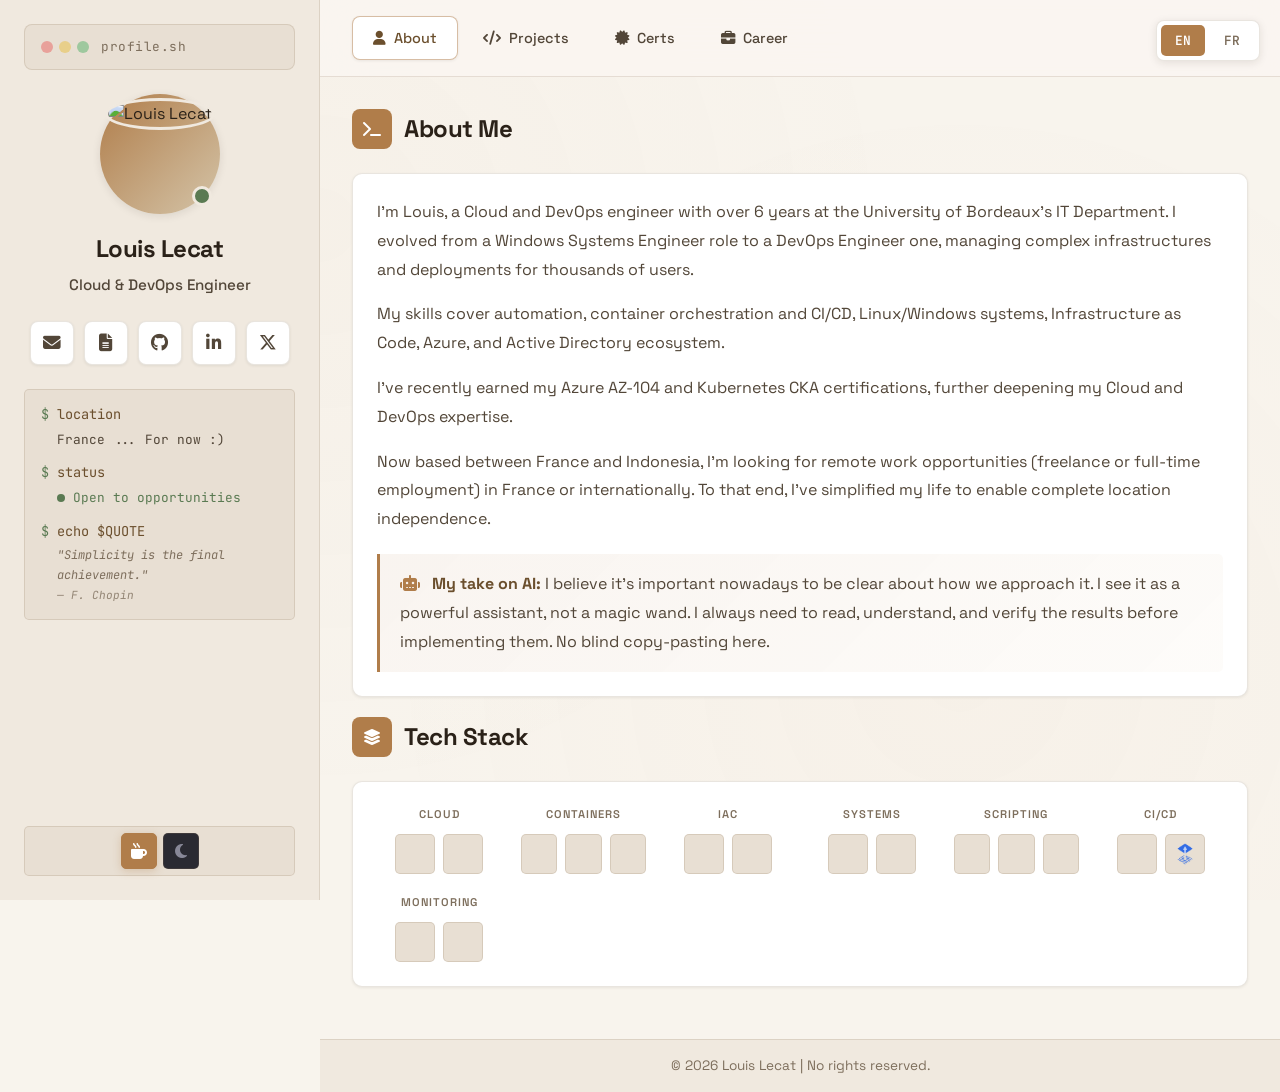
==== commit 45a2bb11: "MaJ CV" ====
--- a/index.html
+++ b/index.html
@@ -751,8 +751,8 @@
                                     <h4 class="timeline-title lang-fr" style="display:none;">Pause professionnelle</h4>
                                     <p class="timeline-location">
                                         <i class="fa-solid fa-location-dot"></i>
-                                        <span class="lang-en">France | Indonesia</span>
-                                        <span class="lang-fr" style="display:none;">France | Indonésie</span>
+                                        <span class="lang-en">France | Indonesia | Vietnam</span>
+                                        <span class="lang-fr" style="display:none;">France | Indonésie | Vietnam</span>
                                     </p>
                                 </div>
                             </div>
@@ -857,7 +857,7 @@
 
             <!-- Footer -->
             <footer class="footer">
-                <p>&copy; 2026 Louis Lecat | Made with some help from Claude: honest guy here 😉 | No rights reserved.</p>
+                <p>&copy; 2026 Louis Lecat | No rights reserved.</p>
             </footer>
         </main>
     </div>
